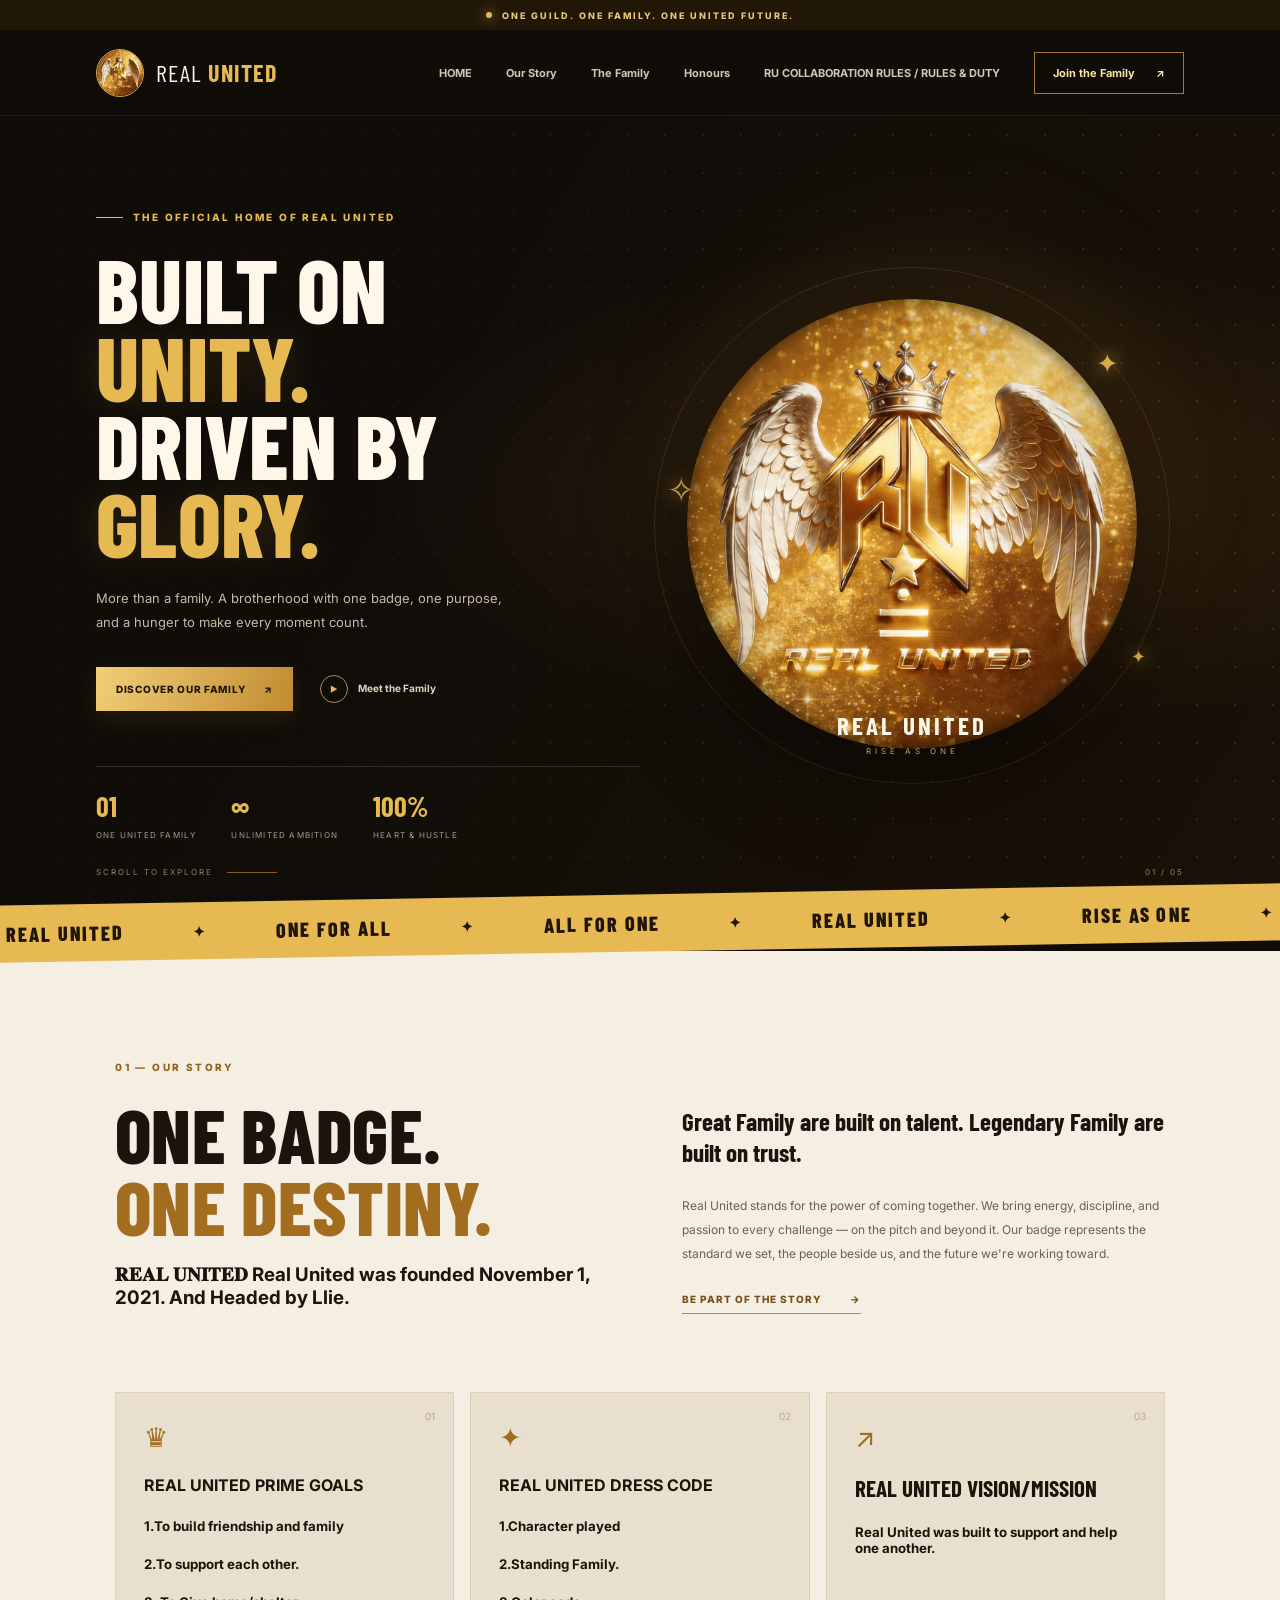
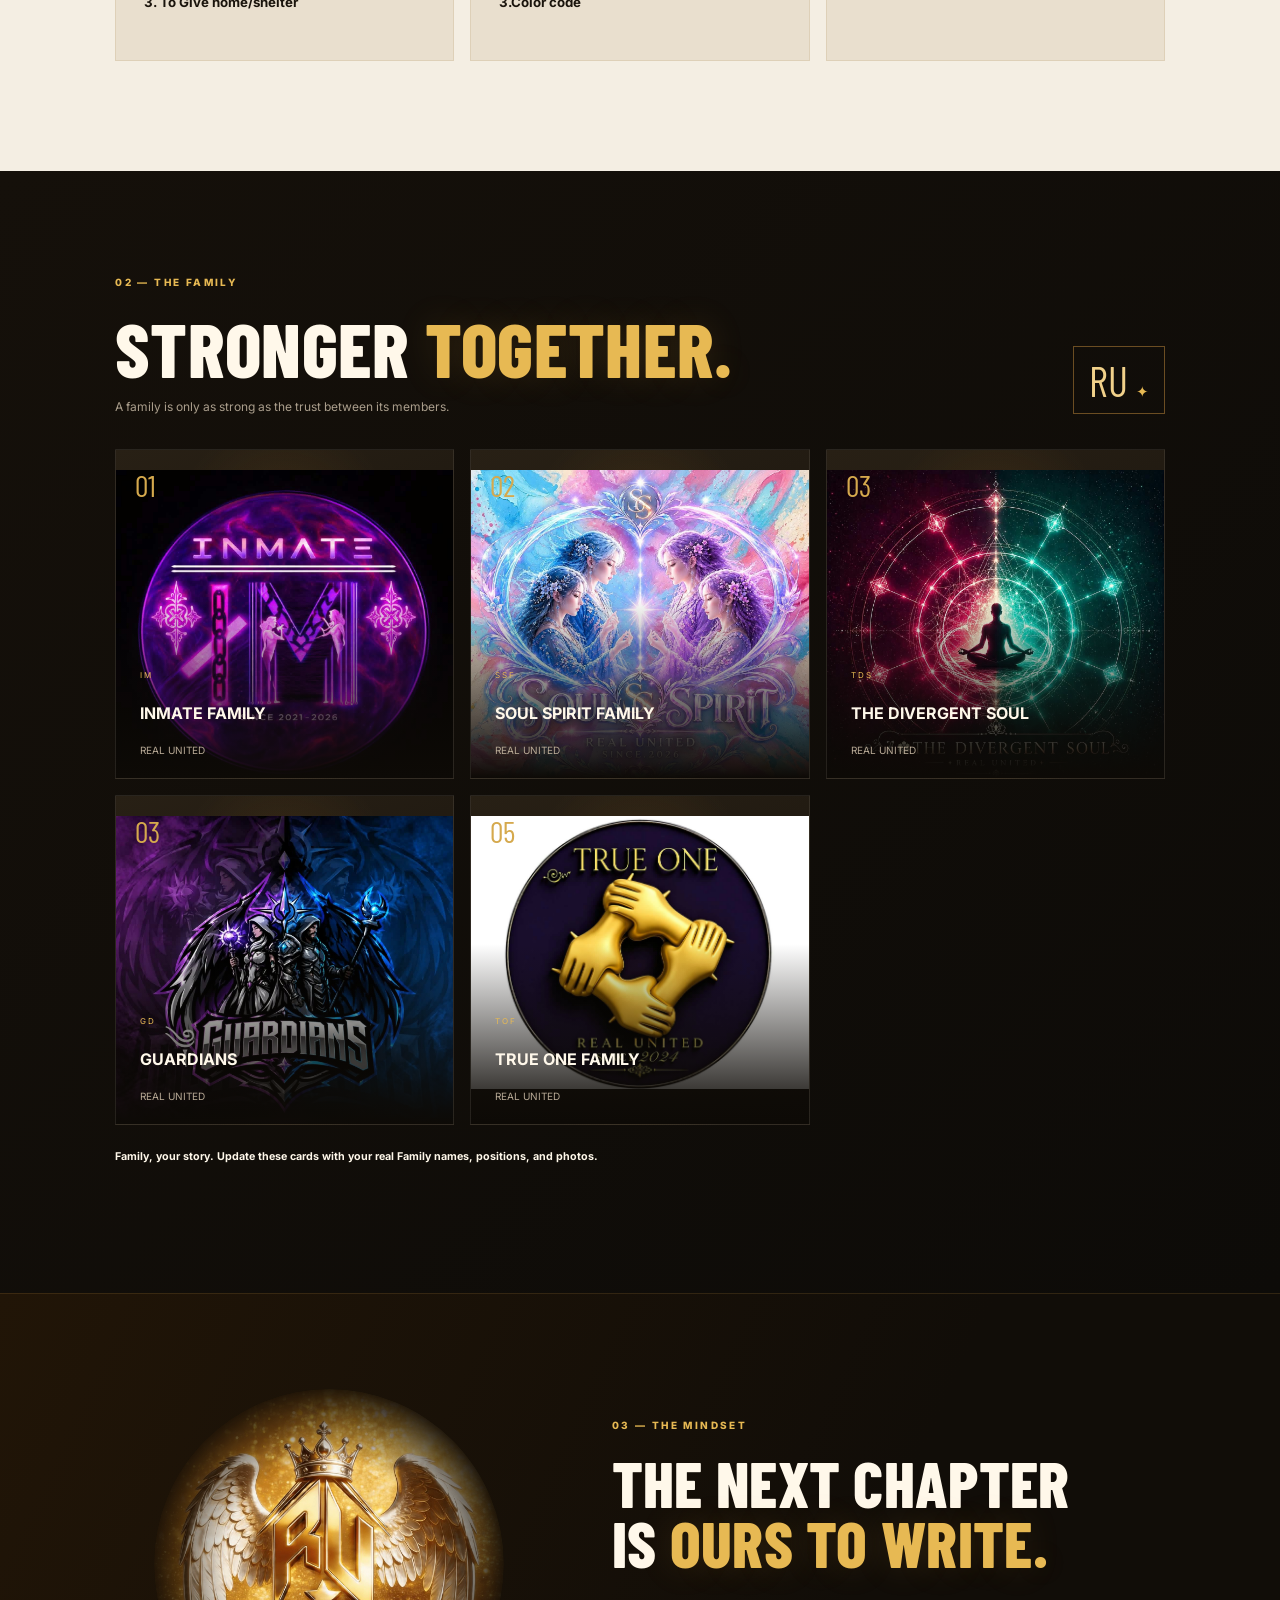
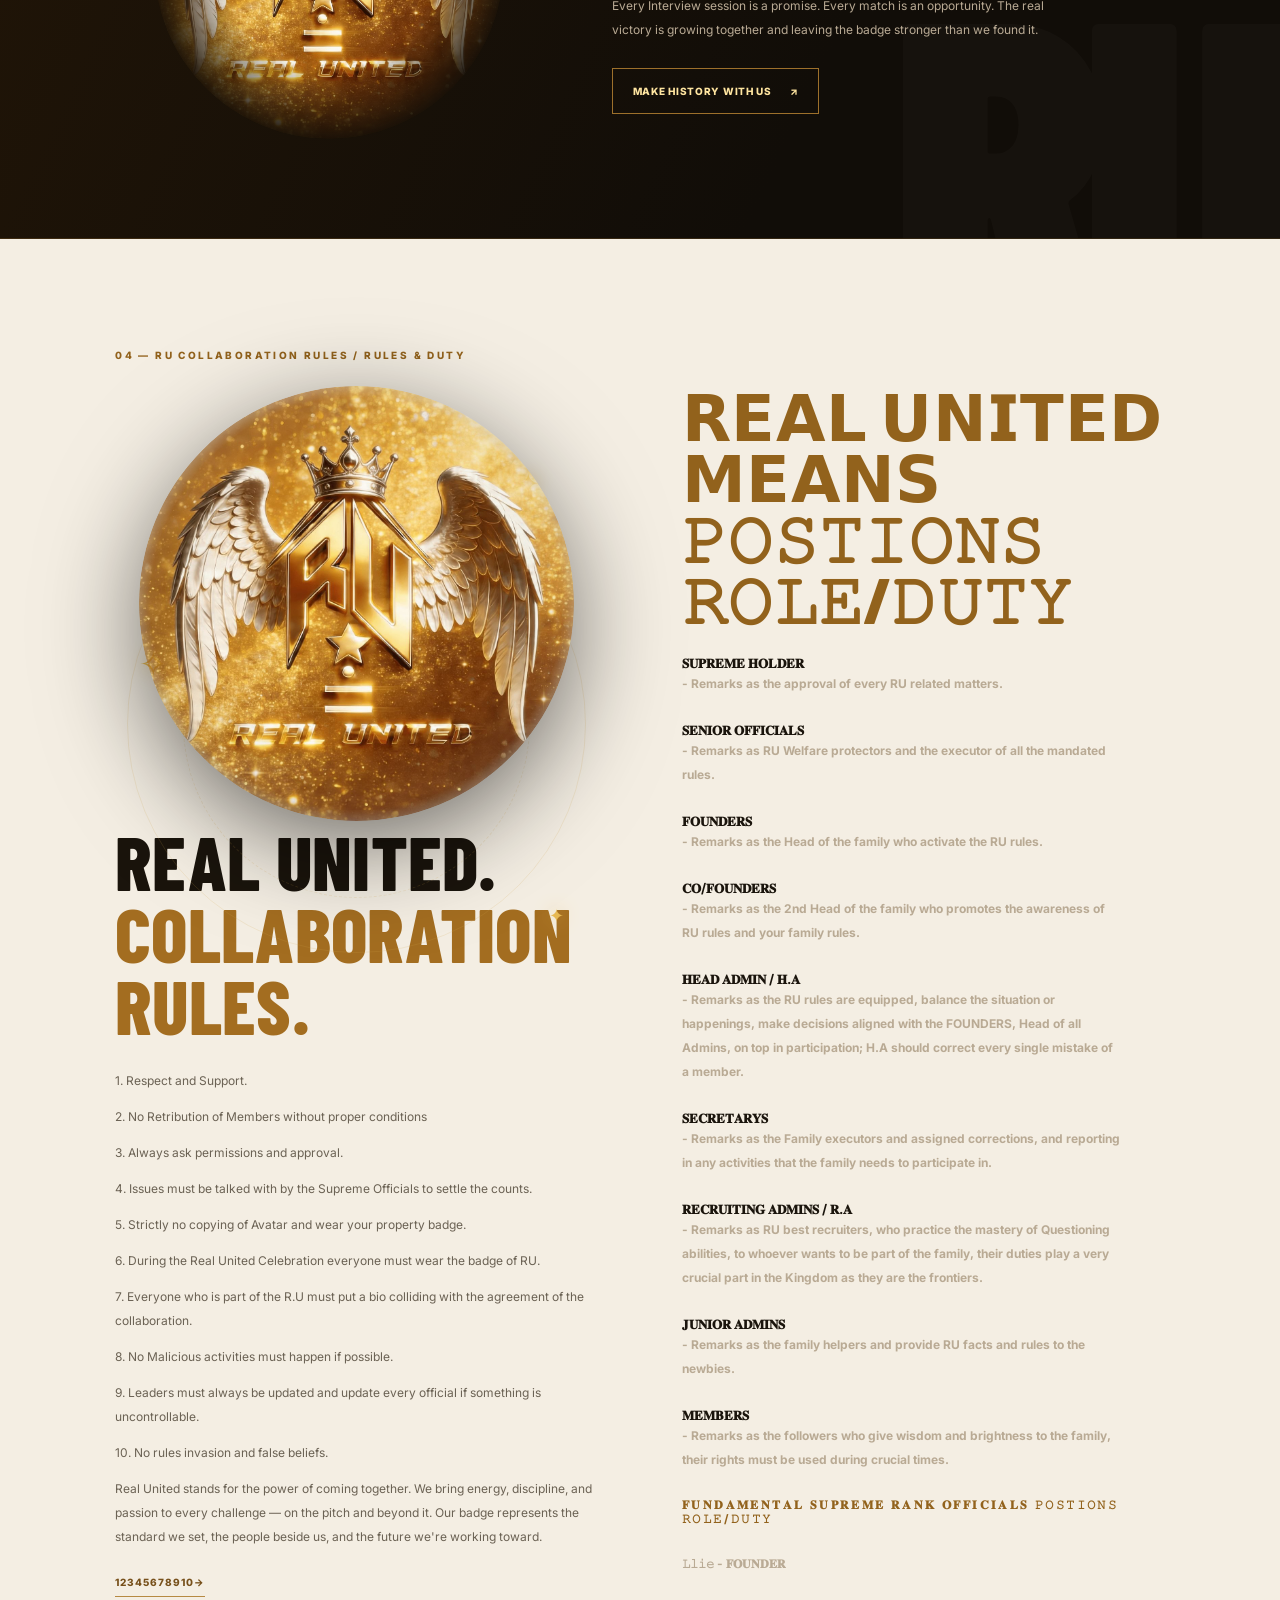
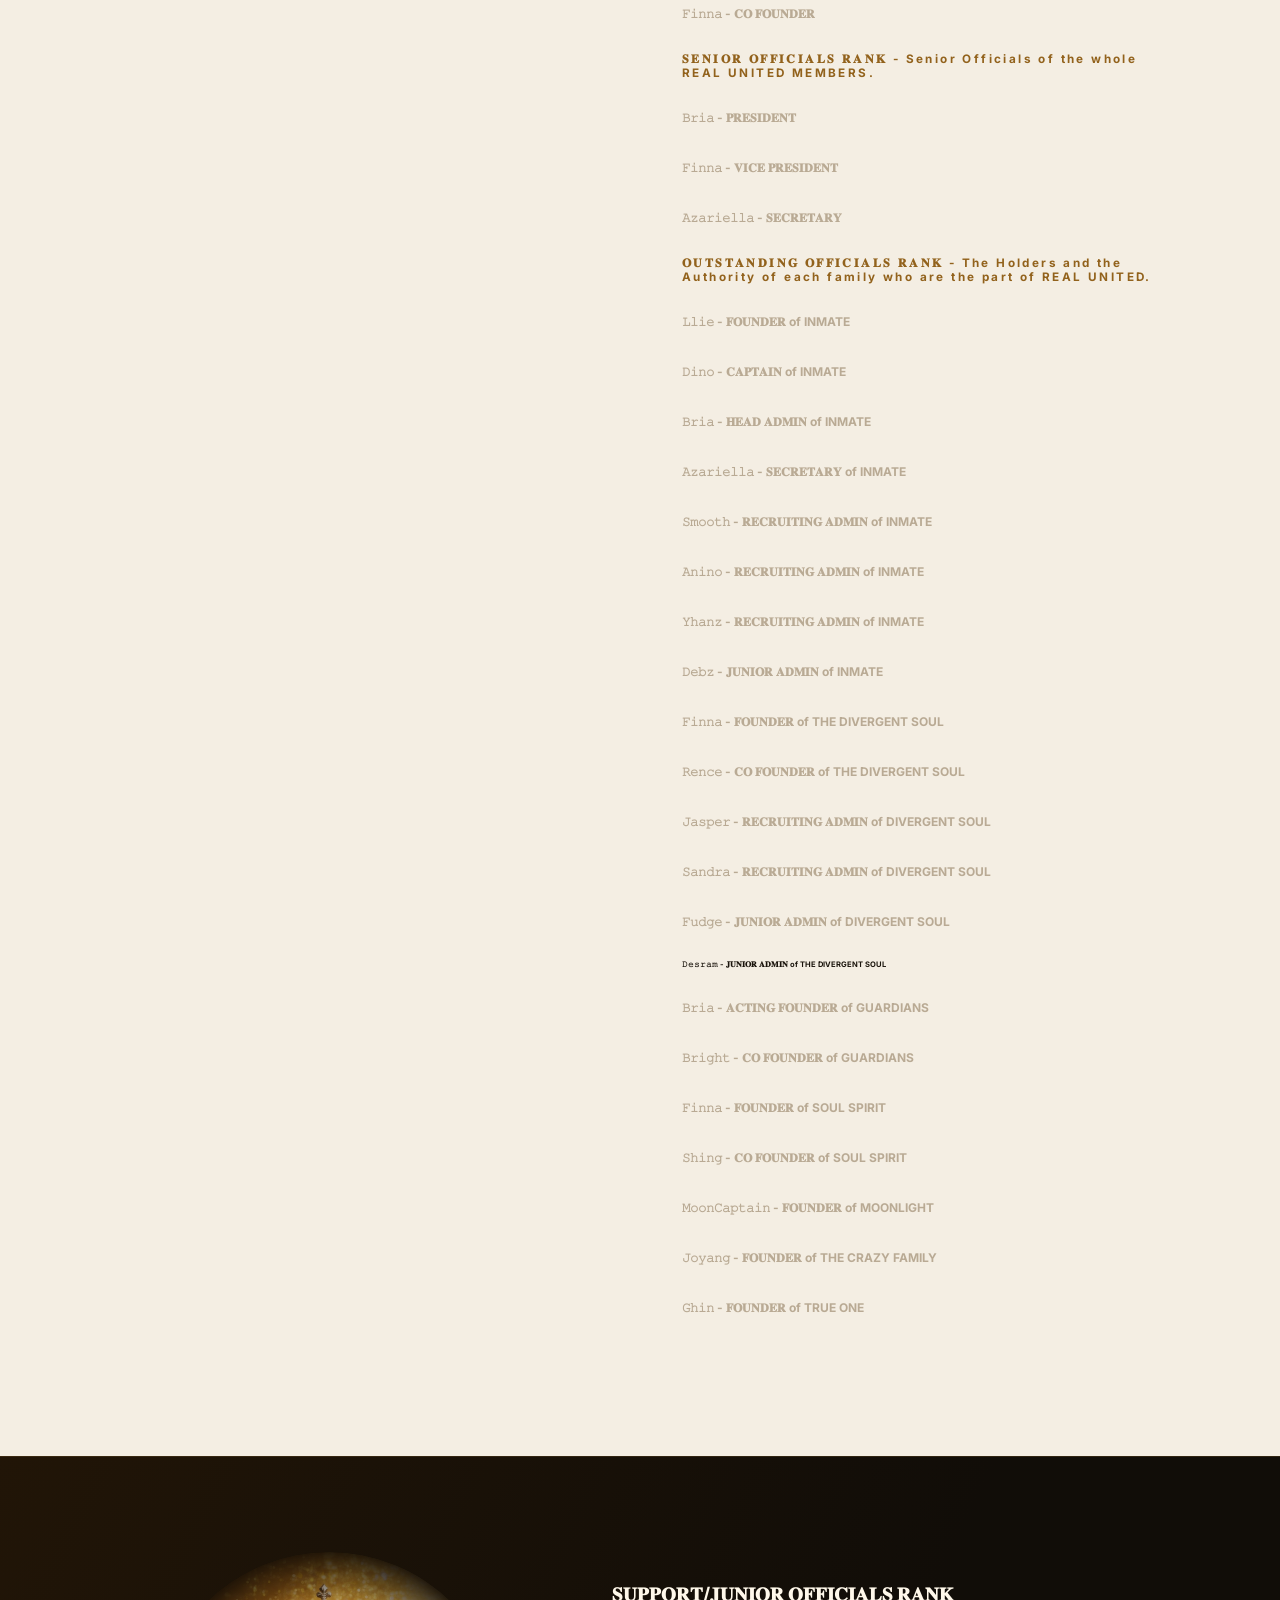
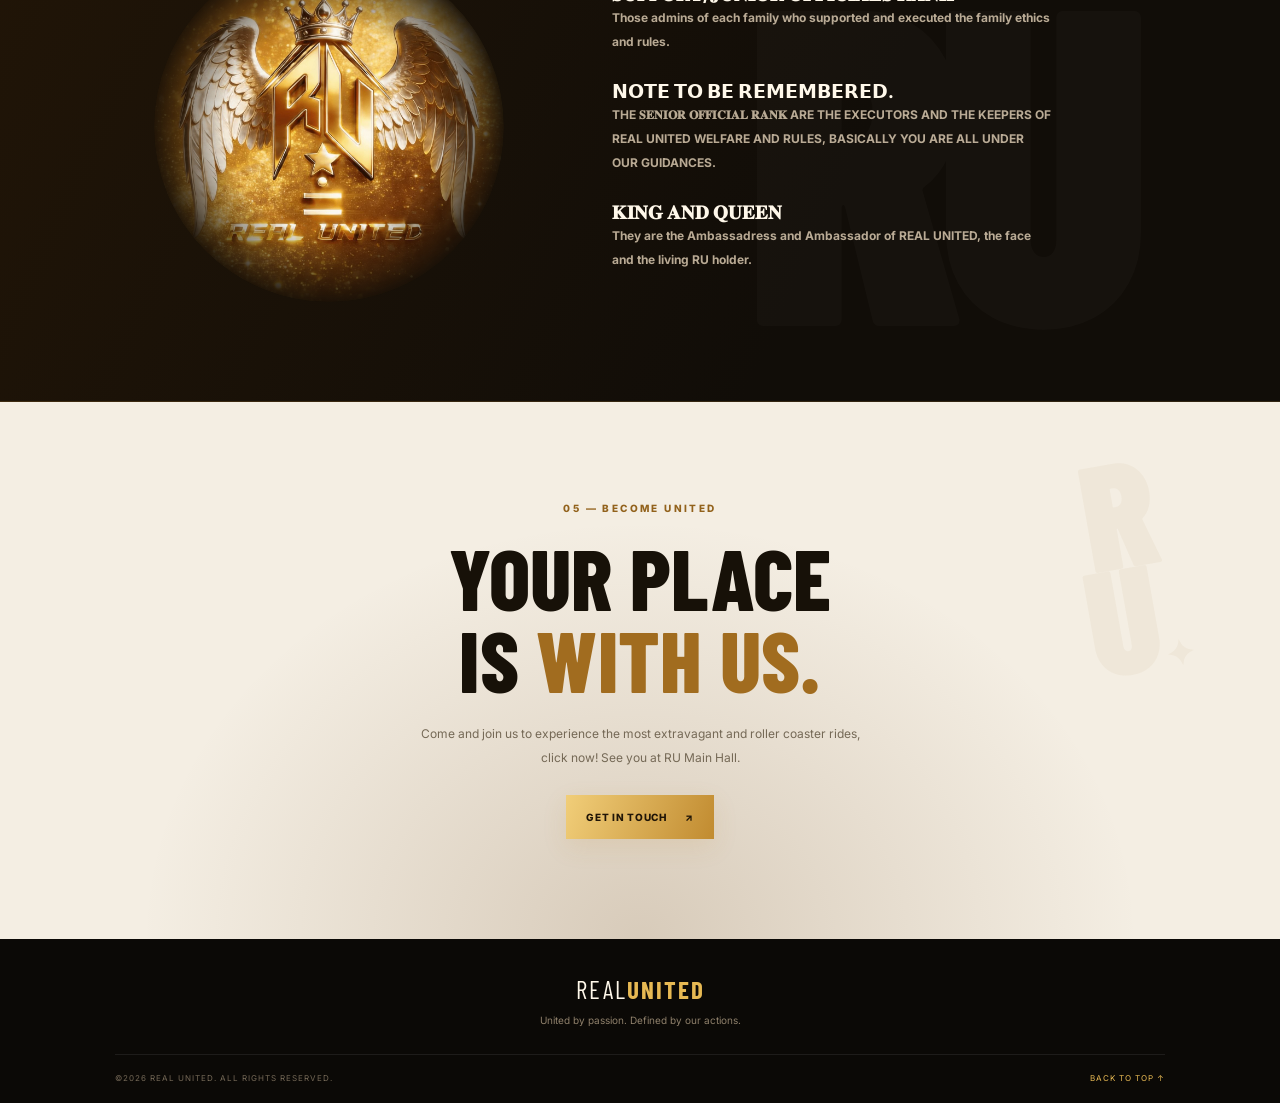
==== index.html @ fd71d511 "updates" ====
<!DOCTYPE html>
<html lang="en">
<head>
  <meta charset="UTF-8">
  <meta name="viewport" content="width=device-width, initial-scale=1.0">
  <meta name="theme-color" content="#100b06">
  <meta name="description" content="Real United — united by ambition, driven by the game.">
  <title>Real United | Official Website</title>
  <link rel="preconnect" href="https://fonts.googleapis.com">
  <link rel="preconnect" href="https://fonts.gstatic.com" crossorigin>
  <link href="https://fonts.googleapis.com/css2?family=Barlow+Condensed:wght@500;600;700;800;900&family=Inter:wght@400;500;600;700;800&display=swap" rel="stylesheet">
  <link rel="stylesheet" href="styles.css">
</head>
<body>
  <div class="announcement"><span class="live-dot"></span> ONE GUILD. ONE FAMILY. ONE UNITED FUTURE.</div>
  <header class="site-header" id="#top">
    <a class="brand" href="#top" aria-label="Real United home">
      <img src="PICTURES/real-united-logo.jpg" alt="Real United crowned wings emblem">
      <span>REAL <b>UNITED</b></span>
    </a>
    <button class="menu-toggle" aria-label="Open navigation" aria-expanded="false"><span></span><span></span><span></span></button>
    <nav class="nav-links" aria-label="Main navigation">
      <a class="active"href="#top">HOME</a>
      <a href="#about">Our Story</a>
      <a href="#family">The Family</a>
      <a href="#honours">Honours</a>
      <a href="#RU COLLABORATION RULES / RULES & DUTY">RU COLLABORATION RULES / RULES & DUTY</a>
      <a href="#contact" class="nav-cta">Join the Family <span>↗</span></a>
    </nav>
  </header>

  <main>
    <section class="hero">
      <div class="hero-glow"></div>
      <div class="hero-copy">
        <p class="eyebrow"><span></span> THE OFFICIAL HOME OF REAL UNITED</p>
        <h1>BUILT ON<br><em>UNITY.</em><br>DRIVEN BY <em>GLORY.</em></h1>
        <p class="hero-description">More than a family. A brotherhood with one badge, one purpose, and a hunger to make every moment count.</p>
        <div class="hero-actions">
          <a class="button button-gold" href="#about">Discover Our Family<span>↗</span></a>
          <a class="text-link" href="#squad"><span class="play-icon">▶</span> Meet the Family</a>
        </div>
        <div class="hero-stats">
          <div><strong>01</strong><span>ONE UNITED FAMILY</span></div>
          <div><strong>∞</strong><span>UNLIMITED AMBITION</span></div>
          <div><strong>100%</strong><span>HEART & HUSTLE</span></div>
        </div>
      </div>
      <div class="hero-art">
        <div class="art-ring ring-one"></div><div class="art-ring ring-two"></div>
        <div class="crest-frame"><img src="PICTURES/real-united-logo.jpg" alt="Real United gold crown and wings crest"></div>
        <div class="art-caption"><span>EST.</span><b>REAL UNITED</b><span>RISE AS ONE</span></div>
        <div class="floating-star star-a">✦</div><div class="floating-star star-b">✧</div><div class="floating-star star-c">✦</div>
      </div>
      <div class="hero-bottom"><span>SCROLL TO EXPLORE</span><span class="scroll-line"></span><span>01 / 05</span></div>
    </section>

    <section class="ticker" aria-label="Club motto">
      <div class="ticker-track"><span>REAL UNITED</span><b>✦</b><span>ONE FOR ALL</span><b>✦</b><span>ALL FOR ONE</span><b>✦</b><span>REAL UNITED</span><b>✦</b><span>RISE AS ONE</span><b>✦</b></div>
    </section>

    <section class="section about-section" id="about">
      <div class="section-kicker">01 — OUR STORY</div>
      <div class="about-grid">
        <div>
          <h2>ONE BADGE.<br><em>ONE DESTINY.</em></h2>
            <h3>𝐑𝐄𝐀𝐋 𝐔𝐍𝐈𝐓𝐄𝐃 Real United was founded November 1, 2021. And Headed by Llie.</h3>
            
        </div>
        <div class="about-copy">
          <p class="lead">Great Family are built on talent. Legendary Family are built on trust.</p>
          <p>Real United stands for the power of coming together. We bring energy, discipline, and passion to every challenge — on the pitch and beyond it. Our badge represents the standard we set, the people beside us, and the future we're working toward.</p>
          <a href="#contact" class="underlined-link">Be part of the story <span>→</span></a>
        </div>
      </div>
      <div class="values-grid">
        <article class="value-card"><span class="value-number">01</span><div class="value-icon">♛</div><h4>REAL UNITED PRIME GOALS</h4><h5>1.To build friendship and family<h5>2.To support each other.<h5>3. To Give home/shelter</p></article>
        <article class="value-card"><span class="value-number">02</span><div class="value-icon">✦</div><h4>REAL UNITED DRESS CODE</h4><h5>1.Character played<h5>2.Standing Family.<h5>3.Color code</p></article>
        <article class="value-card"><span class="value-number">03</span><div class="value-icon">↗</div><h3>REAL UNITED VISION/MISSION</h3><h5>Real United was built to support and help one another.</p></article>
      </div>
    </section>

    <section class="squad-section" id="family">
      <div class="section-kicker">02 — THE FAMILY</div>
      <div class="section-heading"><div><h2>STRONGER <em>TOGETHER.</em></h2><p>A family is only as strong as the trust between its members.</p></div><span class="heading-mark">RU<span>✦</span></span></div>
      <div class="squad-grid">
        <article class="player-card"><div class="player-number">01</div><div class="player-silhouette"><img src="PICTURES/INMATE logo.jpg"></div><div class="player-info"><span>IM</span><h4>INMATE FAMILY</h4><p>REAL UNITED</p></div></article>
        <article class="player-card"><div class="player-number">02</div><div class="player-silhouette"><img src="PICTURES/SSF logo.jpg"></div><div class="player-info"><span>SSF</span><h4>SOUL SPIRIT FAMILY</h4><p>REAL UNITED</p></div></article>
        <article class="player-card"><div class="player-number">03</div><div class="player-silhouette"><img src="PICTURES/TDS logo.jpg"></div><div class="player-info"><span>TDS</span><h4>THE DIVERGENT SOUL</h4><p>REAL UNITED</p></div></article>
        <article class="player-card"><div class="player-number">03</div><div class="player-silhouette"><img src="PICTURES/GD logo.jpg"></div><div class="player-info"><span>GD</span><h4>GUARDIANS</h4><p>REAL UNITED</p></div></article>
        <article class="player-card"><div class="player-number">05</div><div class="player-silhouette"><img src="PICTURES/TO logo.jpg"></div><div class="player-info"><span>TOF</span><h4>TRUE ONE FAMILY</h4><p>REAL UNITED</p></div></article>
      </div>
      <p class="Family"><h6>Family, your story. Update these cards with your real Family names, positions, and photos.</h6></p>
    </section>

    <section class="honours-section" id="honours">
      <div class="honours-emblem"><img src="PICTURES/real-united-logo.jpg" alt="Real United emblem"></div>
      <div class="honours-copy"><div class="section-kicker">03 — THE MINDSET</div><h2>THE NEXT CHAPTER<br>IS <em>OURS TO WRITE.</em></h2><p>Every Interview session is a promise. Every match is an opportunity. The real victory is growing together and leaving the badge stronger than we found it.</p><a href="#contact" class="button button-outline">Make History With Us <span>↗</span></a></div>
      <div class="honours-watermark">RU</div>
    </section>

    <section class="section about-section" id="RU COLLABORATION RULES / RULES & DUTY">
      <div class="section-kicker">04 — RU COLLABORATION RULES / RULES & DUTY</div>
      <div class="about-grid">
        <div>
          <div class="hero-art">
             <div class="art-ring ring-one"></div><div class="art-ring ring-two"></div>
             <div class="crest-frame"><img src="PICTURES/real-united-logo.jpg" alt="Real United emblem"></div>
             <div class="floating-star star-a">✦</div><div class="floating-star star-b">✧</div><div class="floating-star star-c">✦</div>
          <h2>REAL UNITED.<br><em>COLLABORATION RULES.</em></h2>
        </div>
          
        <div class="about-copy">
          <p>1. Respect and Support.<P>2. No Retribution of Members without proper conditions<P>3. Always ask permissions and approval.<P>4. Issues must be talked with by the Supreme Officials to settle the counts.<p>5. Strictly no copying of Avatar and wear your property badge.<p>6. During the Real United Celebration everyone must wear the badge of RU.<p>7. Everyone who is part of the R.U must put a bio colliding with the agreement of the collaboration.<p>8. No Malicious activities must happen if possible.<p>9. Leaders must always be updated and update every official if something is uncontrollable.<p>10. No rules invasion and false beliefs. </p>
          <p>Real United stands for the power of coming together. We bring energy, discipline, and passion to every challenge — on the pitch and beyond it. Our badge represents the standard we set, the people beside us, and the future we're working toward.</p>
          <a href="#contact" class="underlined-link">12345678910→</span></a>
          </div>
        </div>       
            <div class="honours-copy"><div class="section-kicker"><h2>𝗥𝗘𝗔𝗟 𝗨𝗡𝗜𝗧𝗘𝗗 𝗠𝗘𝗔𝗡𝗦
𝙿𝙾𝚂𝚃𝙸𝙾𝙽𝚂 𝚁𝙾𝙻𝙴/𝙳𝚄𝚃𝚈</h2></div>

<p><h5>𝐒𝐔𝐏𝐑𝐄𝐌𝐄 𝐇𝐎𝐋𝐃𝐄𝐑<p>
- Remarks as the approval of every RU related matters.</p>

<p><h5>𝐒𝐄𝐍𝐈𝐎𝐑 𝐎𝐅𝐅𝐈𝐂𝐈𝐀𝐋𝐒
<p>- Remarks as RU Welfare protectors and the executor of all the mandated rules.</p>

<p><h5>𝐅𝐎𝐔𝐍𝐃𝐄𝐑𝐒 <p>
- Remarks as the Head of the family who activate the RU rules.</p>

<p><h5>𝐂𝐎/𝐅𝐎𝐔𝐍𝐃𝐄𝐑𝐒 <p>
- Remarks as the 2nd Head of the family who promotes the awareness of RU rules and your family rules. </p>

<p><h5>𝐇𝐄𝐀𝐃 𝐀𝐃𝐌𝐈𝐍 / 𝐇.𝐀 <p>
- Remarks as the RU rules are equipped, balance the situation or happenings, make decisions aligned with the FOUNDERS, Head of all Admins, on top in participation; H.A should correct every single mistake of a member. 

<p><h5>𝐒𝐄𝐂𝐑𝐄𝐓𝐀𝐑𝐘𝐒 <p>
- Remarks as the Family executors and assigned corrections, and reporting in any activities that the family needs to participate in. 

<p><h5>𝐑𝐄𝐂𝐑𝐔𝐈𝐓𝐈𝐍𝐆 𝐀𝐃𝐌𝐈𝐍𝐒 / 𝐑.𝐀 <p>
- Remarks as RU best recruiters, who practice the mastery of Questioning abilities, to whoever wants to be part of the family, their duties play a very crucial part in the Kingdom as they are the frontiers. 

<p><h5>𝐉𝐔𝐍𝐈𝐎𝐑 𝐀𝐃𝐌𝐈𝐍𝐒 <p>
- Remarks as the family helpers and provide RU facts and rules to the newbies. 

<p><h5>𝐌𝐄𝐌𝐁𝐄𝐑𝐒 <p>
- Remarks as the followers who give wisdom and brightness to the family, their rights must be used during crucial times.
          
<div class="honours-copy"><div class="section-kicker"><h3>𝐅𝐔𝐍𝐃𝐀𝐌𝐄𝐍𝐓𝐀𝐋 𝐒𝐔𝐏𝐑𝐄𝐌𝐄 𝐑𝐀𝐍𝐊 𝐎𝐅𝐅𝐈𝐂𝐈𝐀𝐋𝐒
𝙿𝙾𝚂𝚃𝙸𝙾𝙽𝚂 𝚁𝙾𝙻𝙴/𝙳𝚄𝚃𝚈</h3></div>

<p><h5><p>𝙻𝚕𝚒𝚎 - 𝐅𝐎𝐔𝐍𝐃𝐄𝐑 <p><h5><p>𝙵𝚒𝚗𝚗𝚊 - 𝐂𝐎 𝐅𝐎𝐔𝐍𝐃𝐄𝐑 <p>

  <div class="honours-copy"><div class="section-kicker"><h3>𝐒𝐄𝐍𝐈𝐎𝐑 𝐎𝐅𝐅𝐈𝐂𝐈𝐀𝐋𝐒 𝐑𝐀𝐍𝐊 
- Senior Officials of the whole REAL UNITED MEMBERS. </h3></div>

<p><h5><p>𝙱𝚛𝚒𝚊 - 𝐏𝐑𝐄𝐒𝐈𝐃𝐄𝐍𝐓 <p>
<p><h5><p>𝙵𝚒𝚗𝚗𝚊 - 𝐕𝐈𝐂𝐄 𝐏𝐑𝐄𝐒𝐈𝐃𝐄𝐍𝐓 <p>
<p><h5><p>𝙰𝚣𝚊𝚛𝚒𝚎𝚕𝚕𝚊 - 𝐒𝐄𝐂𝐑𝐄𝐓𝐀𝐑𝐘 <p>

<div class="honours-copy"><div class="section-kicker"><h3>𝐎𝐔𝐓𝐒𝐓𝐀𝐍𝐃𝐈𝐍𝐆 𝐎𝐅𝐅𝐈𝐂𝐈𝐀𝐋𝐒 𝐑𝐀𝐍𝐊 
- The Holders and the Authority of each family who are the part of REAL UNITED.  </h3></div>

<p><h5><p>𝙻𝚕𝚒𝚎 - 𝐅𝐎𝐔𝐍𝐃𝐄𝐑 of INMATE</p>
<p><h5><p>𝙳𝚒𝚗𝚘 - 𝐂𝐀𝐏𝐓𝐀𝐈𝐍 of INMATE </p>
<p><h5><p>𝙱𝚛𝚒𝚊 - 𝐇𝐄𝐀𝐃 𝐀𝐃𝐌𝐈𝐍 of INMATE </p>
<p><h5><p>𝙰𝚣𝚊𝚛𝚒𝚎𝚕𝚕𝚊 - 𝐒𝐄𝐂𝐑𝐄𝐓𝐀𝐑𝐘 of INMATE </p>
<p><h5><p>𝚂𝚖𝚘𝚘𝚝𝚑 - 𝐑𝐄𝐂𝐑𝐔𝐈𝐓𝐈𝐍𝐆 𝐀𝐃𝐌𝐈𝐍 of INMATE </p>
<p><h5><p>𝙰𝚗𝚒𝚗𝚘 - 𝐑𝐄𝐂𝐑𝐔𝐈𝐓𝐈𝐍𝐆 𝐀𝐃𝐌𝐈𝐍 of INMATE </p>
<p><h5><p>𝚈𝚑𝚊𝚗𝚣 - 𝐑𝐄𝐂𝐑𝐔𝐈𝐓𝐈𝐍𝐆 𝐀𝐃𝐌𝐈𝐍 of INMATE </p>
<p><h5><p>𝙳𝚎𝚋𝚣 - 𝐉𝐔𝐍𝐈𝐎𝐑 𝐀𝐃𝐌𝐈𝐍 of INMATE </p>


<p><h5><p>𝙵𝚒𝚗𝚗𝚊 - 𝐅𝐎𝐔𝐍𝐃𝐄𝐑 of THE DIVERGENT SOUL </p>
<p><h5><p>𝚁𝚎𝚗𝚌𝚎 - 𝐂𝐎 𝐅𝐎𝐔𝐍𝐃𝐄𝐑 of THE DIVERGENT SOUL </p>
<p><h5><p>𝙹𝚊𝚜𝚙𝚎𝚛 -  𝐑𝐄𝐂𝐑𝐔𝐈𝐓𝐈𝐍𝐆 𝐀𝐃𝐌𝐈𝐍 of DIVERGENT SOUL </p>
<p><h5><p>𝚂𝚊𝚗𝚍𝚛𝚊 - 𝐑𝐄𝐂𝐑𝐔𝐈𝐓𝐈𝐍𝐆 𝐀𝐃𝐌𝐈𝐍 of DIVERGENT SOUL </p>
<p><h5><p>𝙵𝚞𝚍𝚐𝚎 - 𝐉𝐔𝐍𝐈𝐎𝐑 𝐀𝐃𝐌𝐈𝐍 of DIVERGENT SOUL </p>
<p><h5>𝙳𝚎𝚜𝚛𝚊𝚖 - 𝐉𝐔𝐍𝐈𝐎𝐑 𝐀𝐃𝐌𝐈𝐍 of THE DIVERGENT SOUL </p>

<p><h5><p>𝙱𝚛𝚒𝚊 - 𝐀𝐂𝐓𝐈𝐍𝐆 𝐅𝐎𝐔𝐍𝐃𝐄𝐑 of GUARDIANS</p> 
<p><h5><p>𝙱𝚛𝚒𝚐𝚑𝚝 - 𝐂𝐎 𝐅𝐎𝐔𝐍𝐃𝐄𝐑 of GUARDIANS </p>

<p><h5><p>𝙵𝚒𝚗𝚗𝚊 - 𝐅𝐎𝐔𝐍𝐃𝐄𝐑 of SOUL SPIRIT </p>
<p><h5><p>𝚂𝚑𝚒𝚗𝚐 - 𝐂𝐎 𝐅𝐎𝐔𝐍𝐃𝐄𝐑 of SOUL SPIRIT </p>

<p><h5><p>𝙼𝚘𝚘𝚗𝙲𝚊𝚙𝚝𝚊𝚒𝚗 - 𝐅𝐎𝐔𝐍𝐃𝐄𝐑 of MOONLIGHT</p>
<p><h5><p>𝙹𝚘𝚢𝚊𝚗𝚐 - 𝐅𝐎𝐔𝐍𝐃𝐄𝐑 of THE CRAZY FAMILY </p>

<p><h5><p>𝙶𝚑𝚒𝚗 - 𝐅𝐎𝐔𝐍𝐃𝐄𝐑 of TRUE ONE </p>

 </section>
    <section class="honours-section" id="honours">
      <div class="honours-emblem"><img src="PICTURES/real-united-logo.jpg" alt="Real United emblem"></div>
      <div class="honours-copy"><div class="section-kicker">
      </div><h3>𝐒𝐔𝐏𝐏𝐎𝐑𝐓/𝐉𝐔𝐍𝐈𝐎𝐑 𝐎𝐅𝐅𝐈𝐂𝐈𝐀𝐋𝐒 𝐑𝐀𝐍𝐊
<p>Those admins of each family who supported and executed the family ethics and rules. 
<p><h3>𝗡𝗢𝗧𝗘 𝗧𝗢 𝗕𝗘 𝗥𝗘𝗠𝗘𝗠𝗕𝗘𝗥𝗘𝗗. 
<p>THE 𝐒𝐄𝐍𝐈𝐎𝐑 𝐎𝐅𝐅𝐈𝐂𝐈𝐀𝐋 𝐑𝐀𝐍𝐊 ARE THE EXECUTORS AND THE KEEPERS OF REAL UNITED WELFARE AND RULES, BASICALLY YOU ARE ALL UNDER OUR GUIDANCES. 
</p>𝐊𝐈𝐍𝐆 𝐀𝐍𝐃 𝐐𝐔𝐄𝐄𝐍 
  <p>They are the Ambassadress and Ambassador of REAL UNITED, the face and the living RU holder.</p>
      <div class="honours-watermark">RU</div>
    </section>

  </section>
  

    <section class="join-section" id="contact">
      <div class="join-inner"><div class="section-kicker">05 — BECOME UNITED</div><h2>YOUR PLACE<br>IS <em>WITH US.</em></h2><p>Come and join us to experience the most extravagant and roller coaster rides, click now! See you at RU Main Hall.</p>
        <a class="button button-gold" href="D:\CODING\real-united-website\project 1\QUOTES.html"> Get in Touch <span>↗</span></a>
      </div>
      <div class="join-decoration">R<br>U<span>✦</span></div>
    </section>
  </main>

  <footer class="footer">
    <a class="footer-brand" href="#top">REAL<b>UNITED</b></a>
    <p>United by passion. Defined by our actions.</p>
    <div class="footer-bottom"><span>©<span id="year"></span> REAL UNITED. ALL RIGHTS RESERVED.</span><a href="#top">BACK TO TOP ↑</a></div>
  </footer>
  <script src="script.js"></script>
</body>
</html>
---- styles.css ----
:root{--gold:#e7b953;--gold-light:#ffe5a0;--gold-dark:#8f5b19;--ink:#100d09;--panel:#19130c;--muted:#b8aa94;--white:#fff8ea}*{box-sizing:border-box}html{scroll-behavior:smooth;scroll-padding-top:90px}body{margin:0;background:var(--ink);color:var(--white);font-family:Inter,Arial,sans-serif}a{color:inherit;text-decoration:none}.announcement{height:30px;display:flex;align-items:center;justify-content:center;gap:10px;background:#211707;color:#e8c779;font-size:9px;letter-spacing:2px;font-weight:800}.live-dot{height:6px;width:6px;border-radius:50%;background:var(--gold);box-shadow:0 0 12px var(--gold)}.site-header{height:86px;padding:0 7.5%;display:flex;align-items:center;justify-content:space-between;background:#100d09eF;position:sticky;top:0;z-index:10;border-bottom:1px solid #ffffff12;backdrop-filter:blur(16px)}.brand{display:flex;align-items:center;gap:12px;font-family:'Barlow Condensed',sans-serif;font-size:24px;letter-spacing:1px}.brand img{width:48px;height:48px;object-fit:cover;border-radius:50%;border:1px solid #d4a84e}.brand b,.footer-brand b{color:var(--gold)}.nav-links{display:flex;align-items:center;gap:34px;font-size:11px;font-weight:700;color:#d2c6b4}.nav-links>a{transition:color .2s}.nav-links>a:hover,.nav-links .active{color:var(--gold)}.nav-links .nav-cta{padding:13px 18px;border:1px solid #a77932;color:var(--gold-light)}.nav-cta span,.button span{margin-left:18px}.menu-toggle{display:none;background:none;border:0;color:white}.hero{min-height:660px;padding:95px 7.5% 55px;position:relative;overflow:hidden;display:grid;grid-template-columns:1fr 1fr;align-items:center;background:radial-gradient(ellipse at 75% 48%,#6e451d50 0,transparent 43%),linear-gradient(120deg,#100d09 35%,#1a1107 100%)}.hero:before{content:"";position:absolute;inset:0;opacity:.15;background-image:radial-gradient(#eac46c 1px,transparent 1px);background-size:38px 38px;mask-image:linear-gradient(90deg,transparent,#000)}.hero-glow{position:absolute;width:450px;height:450px;border-radius:50%;right:10%;top:15%;background:#c68b2a18;filter:blur(55px)}.hero-copy{position:relative;z-index:1;max-width:600px}.eyebrow,.section-kicker{font-size:10px;letter-spacing:2.4px;font-weight:800;color:var(--gold)}.eyebrow{display:flex;align-items:center;gap:10px}.eyebrow span{width:27px;height:1px;background:var(--gold)}h1,h2,h3,p{margin-top:0}h1,h2{font-family:'Barlow Condensed',Impact,sans-serif;font-weight:800;letter-spacing:.3px}h1{font-size:clamp(58px,7vw,100px);line-height:.87;margin:27px 0 24px}h1 em,h2 em{font-style:normal;color:var(--gold);text-shadow:0 0 35px #dba84325}.hero-description{max-width:420px;color:#c6b9a6;font-size:13px;line-height:1.9}.hero-actions{display:flex;align-items:center;gap:27px;margin-top:32px}.button{display:inline-flex;align-items:center;justify-content:space-between;padding:16px 20px;font-size:10px;font-weight:800;letter-spacing:.7px;text-transform:uppercase;transition:transform .2s,background .2s}.button:hover{transform:translateY(-3px)}.button-gold{background:linear-gradient(110deg,#f1ce79,#c18b30);color:#201507;box-shadow:0 8px 25px #c18b3020}.text-link{font-size:10px;font-weight:700;color:#ded2c0}.play-icon{display:inline-grid;place-items:center;width:28px;height:28px;border:1px solid #a88b5b;border-radius:50%;font-size:8px;color:var(--gold);margin-right:8px}.hero-stats{display:flex;gap:35px;margin-top:55px;padding-top:22px;border-top:1px solid #ffffff20}.hero-stats div{display:flex;flex-direction:column;gap:7px}.hero-stats strong{font-family:'Barlow Condensed',sans-serif;font-size:28px;color:var(--gold)}.hero-stats span{font-size:8px;letter-spacing:1.2px;color:#a89b87}.hero-art{position:relative;display:grid;place-items:center;min-height:470px}.crest-frame{width:min(90%,450px);aspect-ratio:1;position:relative;z-index:1;filter:drop-shadow(0 25px 50px #0009)}.crest-frame img{width:100%;height:100%;object-fit:cover;mix-blend-mode:screen;mask-image:radial-gradient(ellipse at center,#000 48%,#000d 67%,transparent 77%);border-radius:50%}.art-ring{position:absolute;border:1px solid #d4a64b28;border-radius:50%;aspect-ratio:1}.ring-one{width:95%;animation:spin 65s linear infinite}.ring-two{width:72%;border-style:dashed;animation:spin 80s linear infinite reverse}.art-caption{position:absolute;z-index:2;bottom:5px;display:flex;flex-direction:column;align-items:center;gap:6px;letter-spacing:4px}.art-caption span{font-size:8px;color:#bfa06a}.art-caption b{font-family:'Barlow Condensed',sans-serif;font-size:25px;letter-spacing:3px}.floating-star{position:absolute;color:var(--gold);text-shadow:0 0 18px #e8b84c}.star-a{top:12%;right:12%;font-size:27px}.star-b{left:5%;top:38%;font-size:34px}.star-c{bottom:20%;right:7%;font-size:18px}.hero-bottom{position:absolute;bottom:18px;left:7.5%;right:7.5%;display:flex;align-items:center;gap:14px;font-size:8px;letter-spacing:2px;color:#93836a}.hero-bottom>span:last-child{margin-left:auto}.scroll-line{height:1px;width:50px;background:var(--gold-dark)}.ticker{overflow:hidden;background:var(--gold);color:#211506;padding:16px 0;transform:rotate(-1deg) scale(1.02)}.ticker-track{display:flex;align-items:center;justify-content:space-around;gap:32px;white-space:nowrap;font-family:'Barlow Condensed',sans-serif;font-size:20px;font-weight:800;letter-spacing:1.8px}.ticker-track b{font-size:14px}.section{padding:110px 9%}.about-section{background:#f4eee3;color:#1a140c}.about-section .section-kicker{color:#92621c}.about-grid{display:grid;grid-template-columns:1fr 1fr;gap:8%;margin-top:25px}.about-grid h2,.section-heading h2,.honours-copy h2,.join-inner h2{font-size:clamp(46px,6vw,76px);line-height:.95;margin-bottom:20px}.about-grid h2 em{color:#a36d20;text-shadow:none}.about-copy{padding-top:8px}.lead{font-family:'Barlow Condensed',sans-serif;font-size:25px;font-weight:700;line-height:1.25}.about-copy p:not(.lead){color:#6b6254;font-size:12px;line-height:2}.underlined-link{display:inline-flex;gap:28px;margin-top:15px;padding-bottom:8px;border-bottom:1px solid #b68a43;color:#77501b;font-size:10px;font-weight:800;text-transform:uppercase;letter-spacing:1px}.values-grid{display:grid;grid-template-columns:repeat(3,1fr);gap:16px;margin-top:65px}.value-card{position:relative;padding:28px;background:#e9dfce;min-height:190px;border:1px solid #ded0b8}.value-number{position:absolute;right:18px;top:17px;color:#b8a88c;font-size:10px}.value-icon{font-size:27px;color:#a16c1f;margin-bottom:20px}.value-card h3{font-family:'Barlow Condensed',sans-serif;font-size:23px;margin-bottom:8px}.value-card p{font-size:11px;color:#756956;line-height:1.7;margin-bottom:0}.squad-section{padding:105px 9%;background:linear-gradient(135deg,#15100a,#0d0b08)}.section-heading{display:flex;justify-content:space-between;align-items:end;margin-top:24px;margin-bottom:35px}.section-heading h2{margin:0}.section-heading h2 em{color:var(--gold)}.section-heading p{font-size:12px;color:#aa9e8c;margin:15px 0 0}.heading-mark{font-family:'Barlow Condensed',sans-serif;font-size:42px;color:#f1d18a;border:1px solid #6b4d22;padding:8px 15px}.heading-mark span{font-size:15px;margin-left:8px;color:var(--gold)}.squad-grid{display:grid;grid-template-columns:repeat(3,1fr);gap:16px}.player-card{min-height:330px;position:relative;overflow:hidden;background:radial-gradient(ellipse at 50% 35%,#7c541e55,transparent 50%),linear-gradient(160deg,#282015,#14100b);border:1px solid #ffffff12}.player-card:after{content:"";position:absolute;inset:45% 0 0;background:linear-gradient(transparent,#0d0a06)}.player-number{position:absolute;top:17px;left:19px;font-family:'Barlow Condensed',sans-serif;font-size:30px;color:#d5a94d;z-index:2}.player-silhouette{position:absolute;inset:20px 0 60px;display:grid;place-items:center;font-family:'Barlow Condensed',sans-serif;font-size:100px;font-weight:900;color:#d7b15e15;text-shadow:0 0 1px #d7b15e80;letter-spacing:-8px}.player-featured .player-silhouette{font-size:125px;color:#d7b15e22}.player-info{position:absolute;z-index:3;left:24px;bottom:22px}.player-info span{font-size:8px;letter-spacing:2px;color:var(--gold)}.player-info h3{font-family:'Barlow Condensed',sans-serif;font-size:29px;margin:7px 0}.player-info p{font-size:10px;color:#b7a995;margin:0}.squad-note{margin-top:18px;font-size:10px;color:#8f806b}.honours-section{position:relative;overflow:hidden;display:grid;grid-template-columns:.85fr 1.15fr;align-items:center;gap:8%;padding:95px 12%;background:linear-gradient(115deg,#211507,#110d08 65%);border-top:1px solid #b88a3b30;border-bottom:1px solid #b88a3b30}.honours-emblem{position:relative;z-index:1}.honours-emblem img{width:100%;max-width:350px;aspect-ratio:1;object-fit:cover;border-radius:50%;mix-blend-mode:screen;mask-image:radial-gradient(ellipse,#000 42%,transparent 72%)}.honours-copy{position:relative;z-index:1}.honours-copy .section-kicker{margin-bottom:22px}.honours-copy h2{font-size:clamp(42px,5vw,66px)}.honours-copy p,.join-inner>p{max-width:440px;color:#b9aa94;font-size:12px;line-height:2;margin-bottom:26px}.button-outline{border:1px solid #9d702b;color:var(--gold-light)}.button-outline:hover{background:#e7b95316}.honours-watermark{position:absolute;right:1%;bottom:-35%;font-family:'Barlow Condensed',sans-serif;font-size:450px;font-weight:900;color:#fff;opacity:.018;letter-spacing:-30px}.join-section{position:relative;overflow:hidden;text-align:center;padding:100px 8%;background:radial-gradient(ellipse at 50% 100%,#6c461d35,transparent 55%),#f4eee3;color:#171108}.join-section .section-kicker{color:#92621c}.join-inner{position:relative;z-index:1}.join-inner h2{font-size:clamp(52px,7vw,86px);margin:22px 0}.join-inner h2 em{color:#a16c1f;text-shadow:none}.join-inner>p{margin:0 auto 25px;color:#756956}.join-decoration{position:absolute;right:8%;top:10%;font-family:'Barlow Condensed',sans-serif;font-weight:900;font-size:150px;line-height:.7;color:#a16c1f0d;transform:rotate(-10deg)}.join-decoration span{font-size:35px}.footer{padding:35px 9% 20px;background:#0b0906;text-align:center}.footer-brand{font-family:'Barlow Condensed',sans-serif;font-size:25px;letter-spacing:2px}.footer>p{font-size:10px;color:#8f806b;margin:10px 0 28px}.footer-bottom{padding-top:18px;border-top:1px solid #ffffff14;display:flex;justify-content:space-between;color:#756957;font-size:8px;letter-spacing:1px}.footer-bottom a{color:var(--gold)}@keyframes spin{to{transform:rotate(360deg)}}@media(max-width:850px){.site-header{padding:0 5%;height:74px}.nav-links{gap:17px}.hero{padding:75px 5% 60px;grid-template-columns:1fr 0.8fr}.hero-art{min-height:380px}.hero-stats{gap:20px}.hero-stats span{font-size:7px}.section,.squad-section{padding:80px 6%}.honours-section{padding:75px 7%}.values-grid{gap:10px}.value-card{padding:20px}}@media(max-width:650px){.announcement{font-size:8px;letter-spacing:1.4px}.site-header{height:68px}.brand{font-size:21px}.brand img{width:40px;height:40px}.menu-toggle{display:flex;flex-direction:column;gap:5px;padding:10px}.menu-toggle span{display:block;width:23px;height:2px;background:var(--gold)}.nav-links{display:none;position:absolute;left:0;right:0;top:68px;padding:22px 6%;background:#100d09;border-bottom:1px solid #ffffff1a;flex-direction:column;align-items:stretch;gap:0}.nav-links.open{display:flex}.nav-links>a{padding:14px 0}.nav-links .nav-cta{margin-top:10px;padding:14px}.hero{display:flex;flex-direction:column;align-items:stretch;padding:65px 6% 70px}.hero-copy{max-width:none}.eyebrow{font-size:8px}.hero h1{font-size:clamp(60px,16vw,88px)}.hero-description{font-size:12px}.hero-actions{gap:18px;flex-wrap:wrap}.button{padding:15px 16px}.hero-art{min-height:310px;margin-top:20px}.crest-frame{width:min(80%,320px)}.art-caption{bottom:0}.art-caption b{font-size:21px}.hero-stats{margin-top:35px;gap:14px;justify-content:space-between}.hero-stats strong{font-size:24px}.hero-stats span{max-width:90px;line-height:1.5}.hero-bottom{left:6%;right:6%}.ticker-track{justify-content:flex-start;gap:22px;font-size:17px}.section,.squad-section{padding:70px 6%}.about-grid{grid-template-columns:1fr;gap:5px}.about-grid h2,.section-heading h2{font-size:58px}.about-copy{padding-top:0}.values-grid{grid-template-columns:1fr;gap:10px;margin-top:35px}.value-card{min-height:145px}.value-icon{margin-bottom:12px}.section-heading{align-items:flex-start}.heading-mark{font-size:30px;padding:7px 10px}.section-heading p{line-height:1.7}.squad-grid{grid-template-columns:1fr;gap:12px}.player-card{min-height:270px}.honours-section{grid-template-columns:1fr;gap:5px;padding:65px 7%;text-align:center}.honours-emblem img{max-width:230px}.honours-copy h2{font-size:52px}.honours-copy p{margin-left:auto;margin-right:auto}.honours-copy .section-kicker{margin-top:12px}.join-section{padding:75px 7%}.join-inner h2{font-size:66px}.join-decoration{right:-2%;top:6%;font-size:100px}.footer{padding:30px 6% 18px}.footer-bottom{gap:15px;line-height:1.6}.footer-bottom span{text-align:left}}@media(prefers-reduced-motion:reduce){html{scroll-behavior:auto}*,*:before,*:after{animation-duration:.01ms!important;animation-iteration-count:1!important;transition-duration:.01ms!important}}

img {
  max-width: 100%;
  max-height: 100%;
}
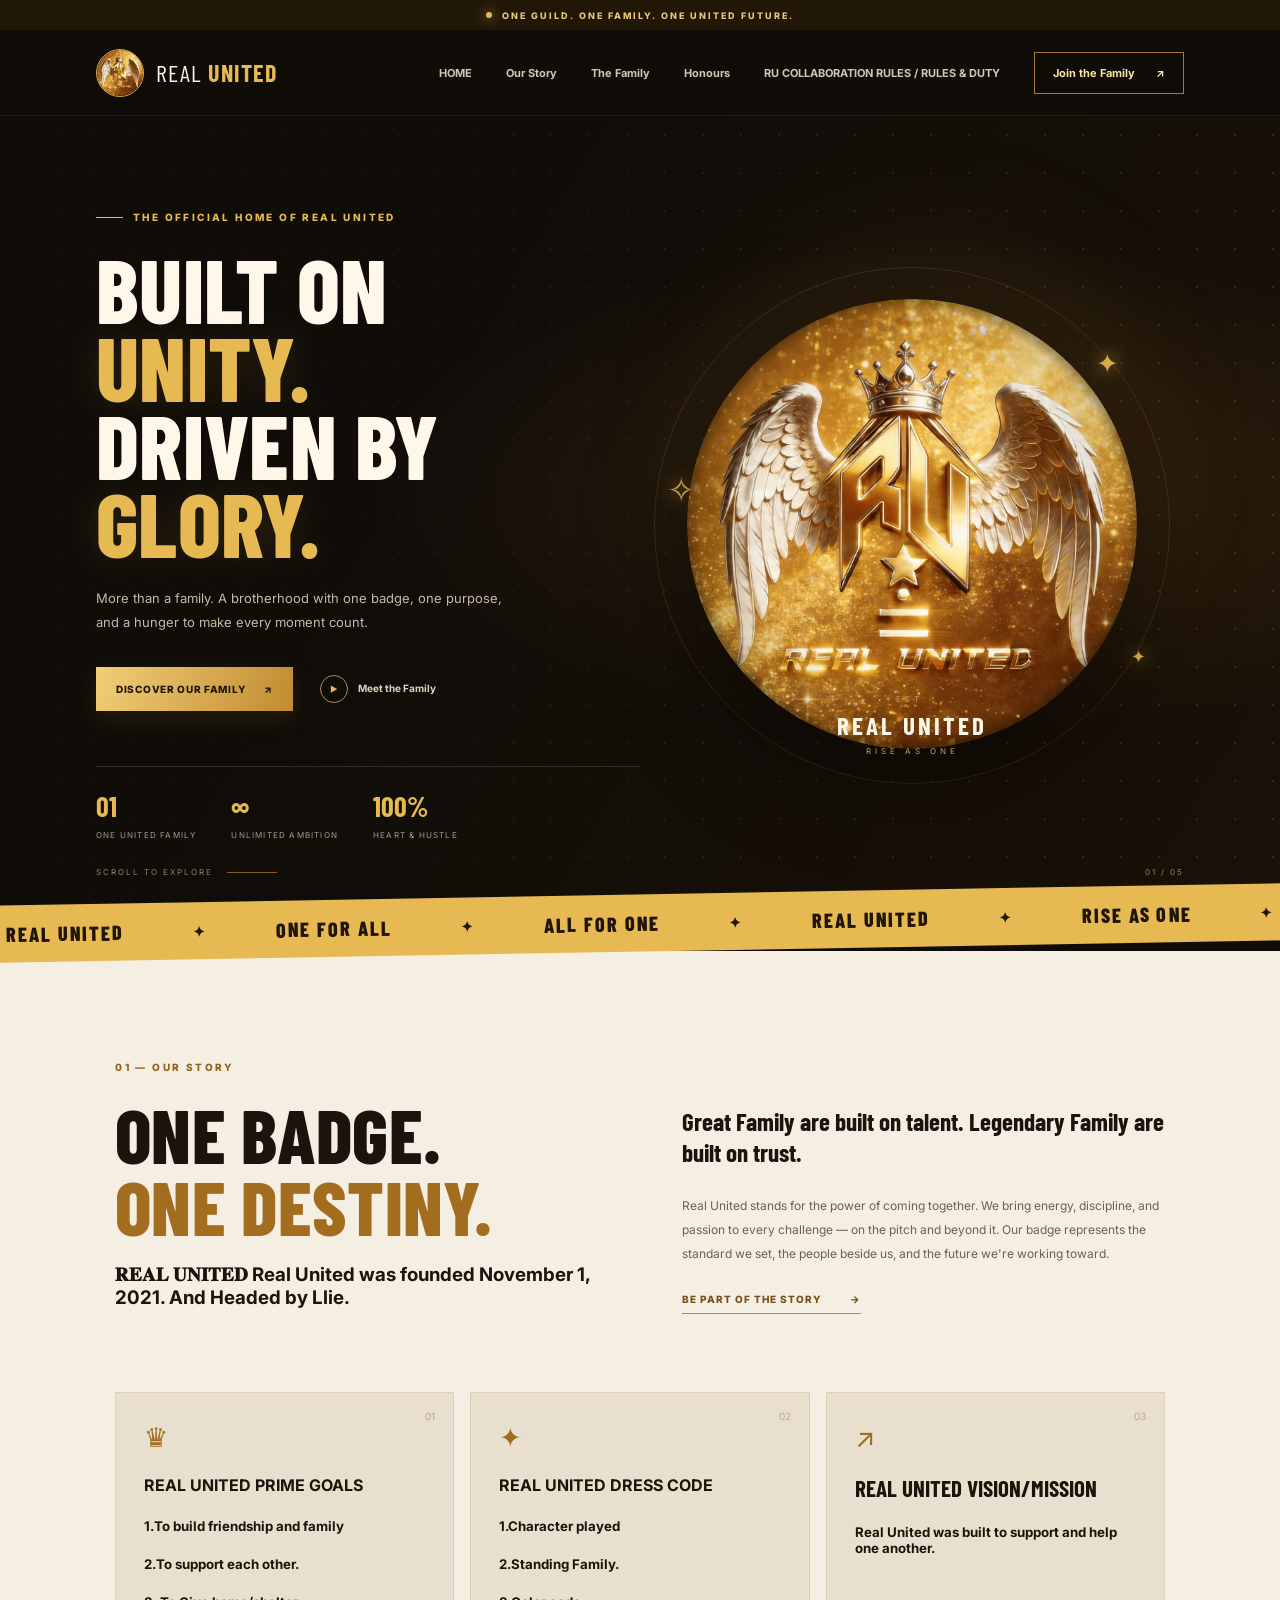
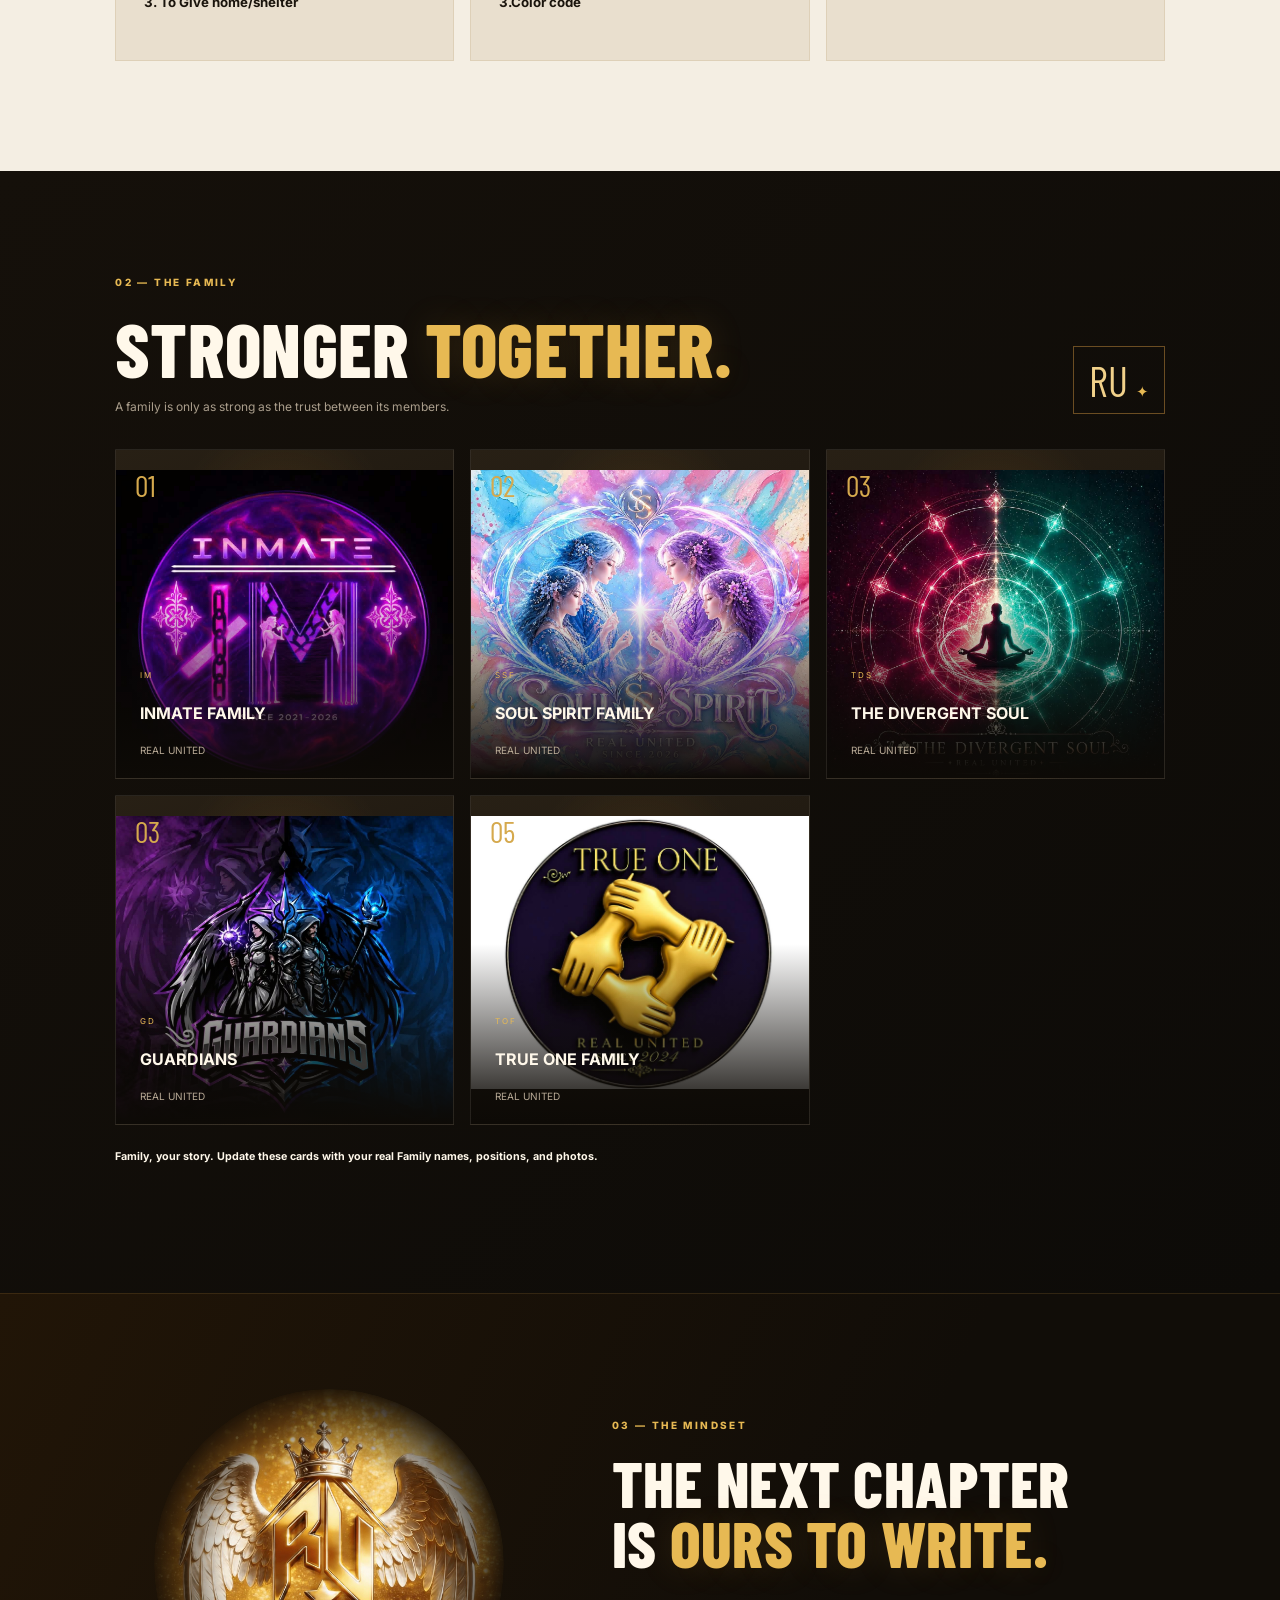
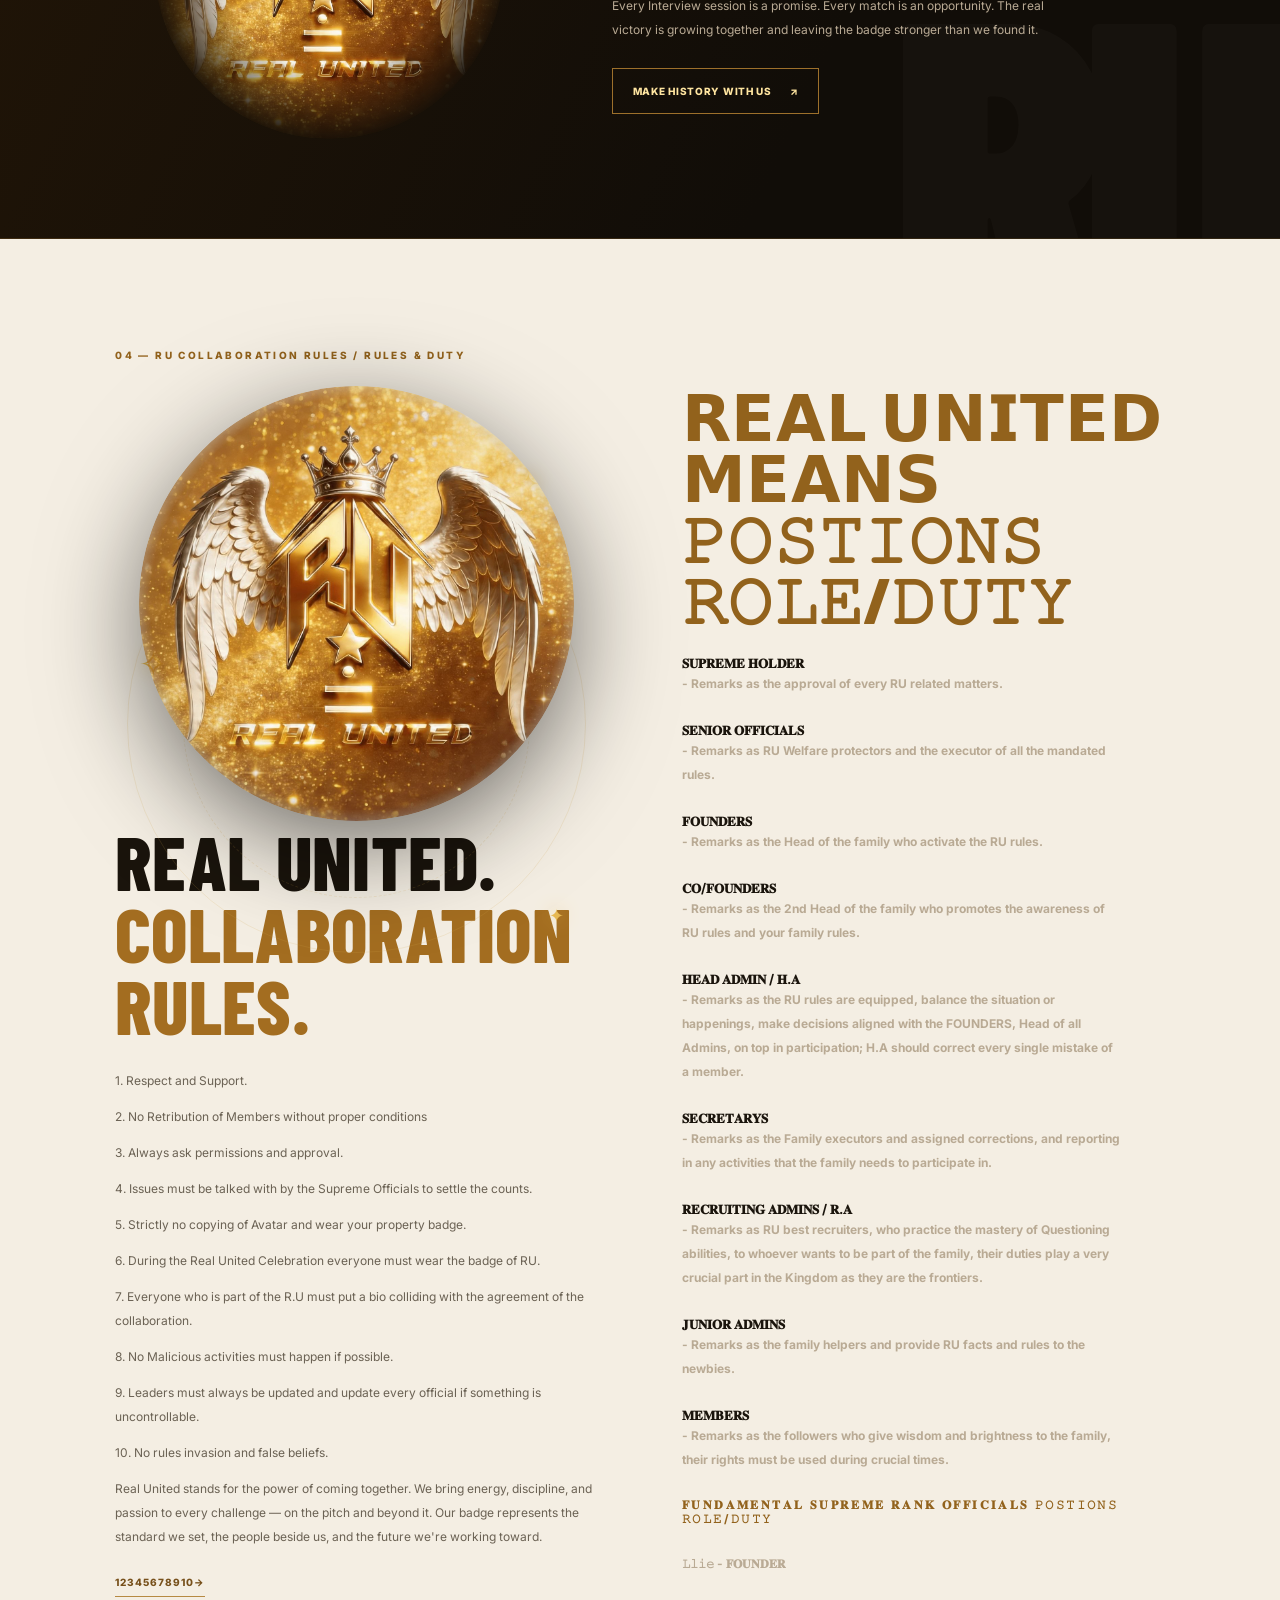
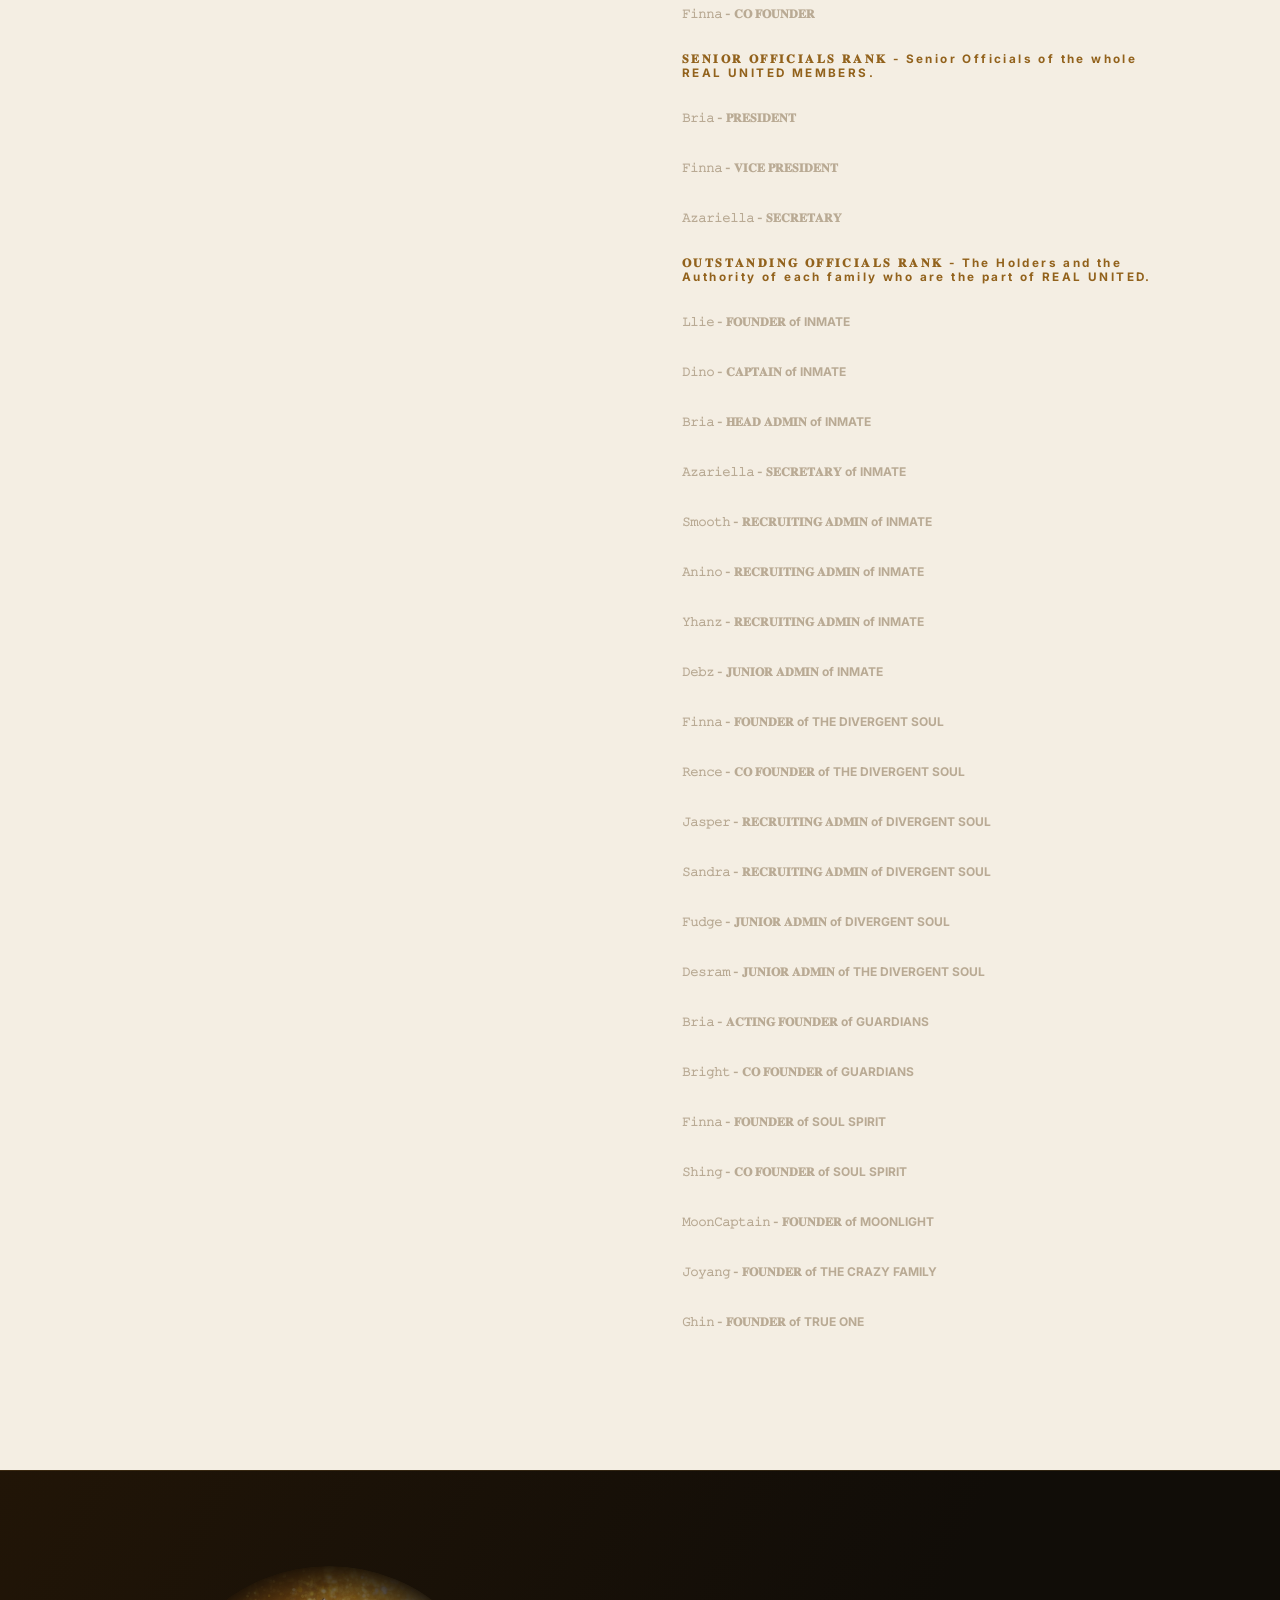
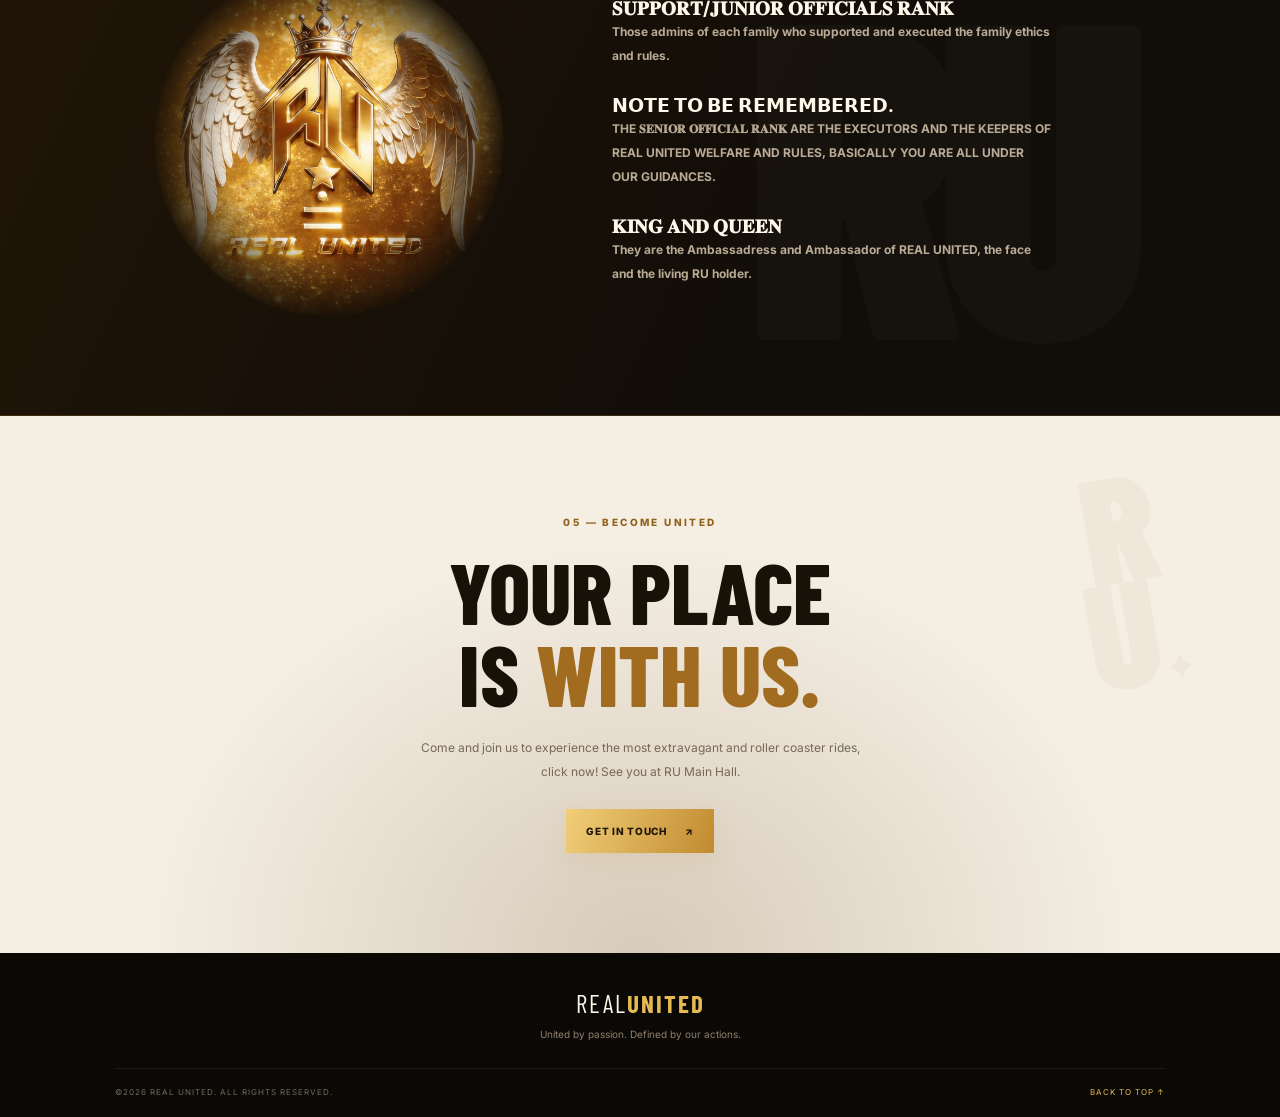
==== commit 7d3a114f: "updates" ====
--- a/index.html
+++ b/index.html
@@ -176,7 +176,7 @@
 <p><h5><p>𝙹𝚊𝚜𝚙𝚎𝚛 -  𝐑𝐄𝐂𝐑𝐔𝐈𝐓𝐈𝐍𝐆 𝐀𝐃𝐌𝐈𝐍 of DIVERGENT SOUL </p>
 <p><h5><p>𝚂𝚊𝚗𝚍𝚛𝚊 - 𝐑𝐄𝐂𝐑𝐔𝐈𝐓𝐈𝐍𝐆 𝐀𝐃𝐌𝐈𝐍 of DIVERGENT SOUL </p>
 <p><h5><p>𝙵𝚞𝚍𝚐𝚎 - 𝐉𝐔𝐍𝐈𝐎𝐑 𝐀𝐃𝐌𝐈𝐍 of DIVERGENT SOUL </p>
-<p><h5>𝙳𝚎𝚜𝚛𝚊𝚖 - 𝐉𝐔𝐍𝐈𝐎𝐑 𝐀𝐃𝐌𝐈𝐍 of THE DIVERGENT SOUL </p>
+<p><h5><p>𝙳𝚎𝚜𝚛𝚊𝚖 - 𝐉𝐔𝐍𝐈𝐎𝐑 𝐀𝐃𝐌𝐈𝐍 of THE DIVERGENT SOUL </p>
 
 <p><h5><p>𝙱𝚛𝚒𝚊 - 𝐀𝐂𝐓𝐈𝐍𝐆 𝐅𝐎𝐔𝐍𝐃𝐄𝐑 of GUARDIANS</p> 
 <p><h5><p>𝙱𝚛𝚒𝚐𝚑𝚝 - 𝐂𝐎 𝐅𝐎𝐔𝐍𝐃𝐄𝐑 of GUARDIANS </p>
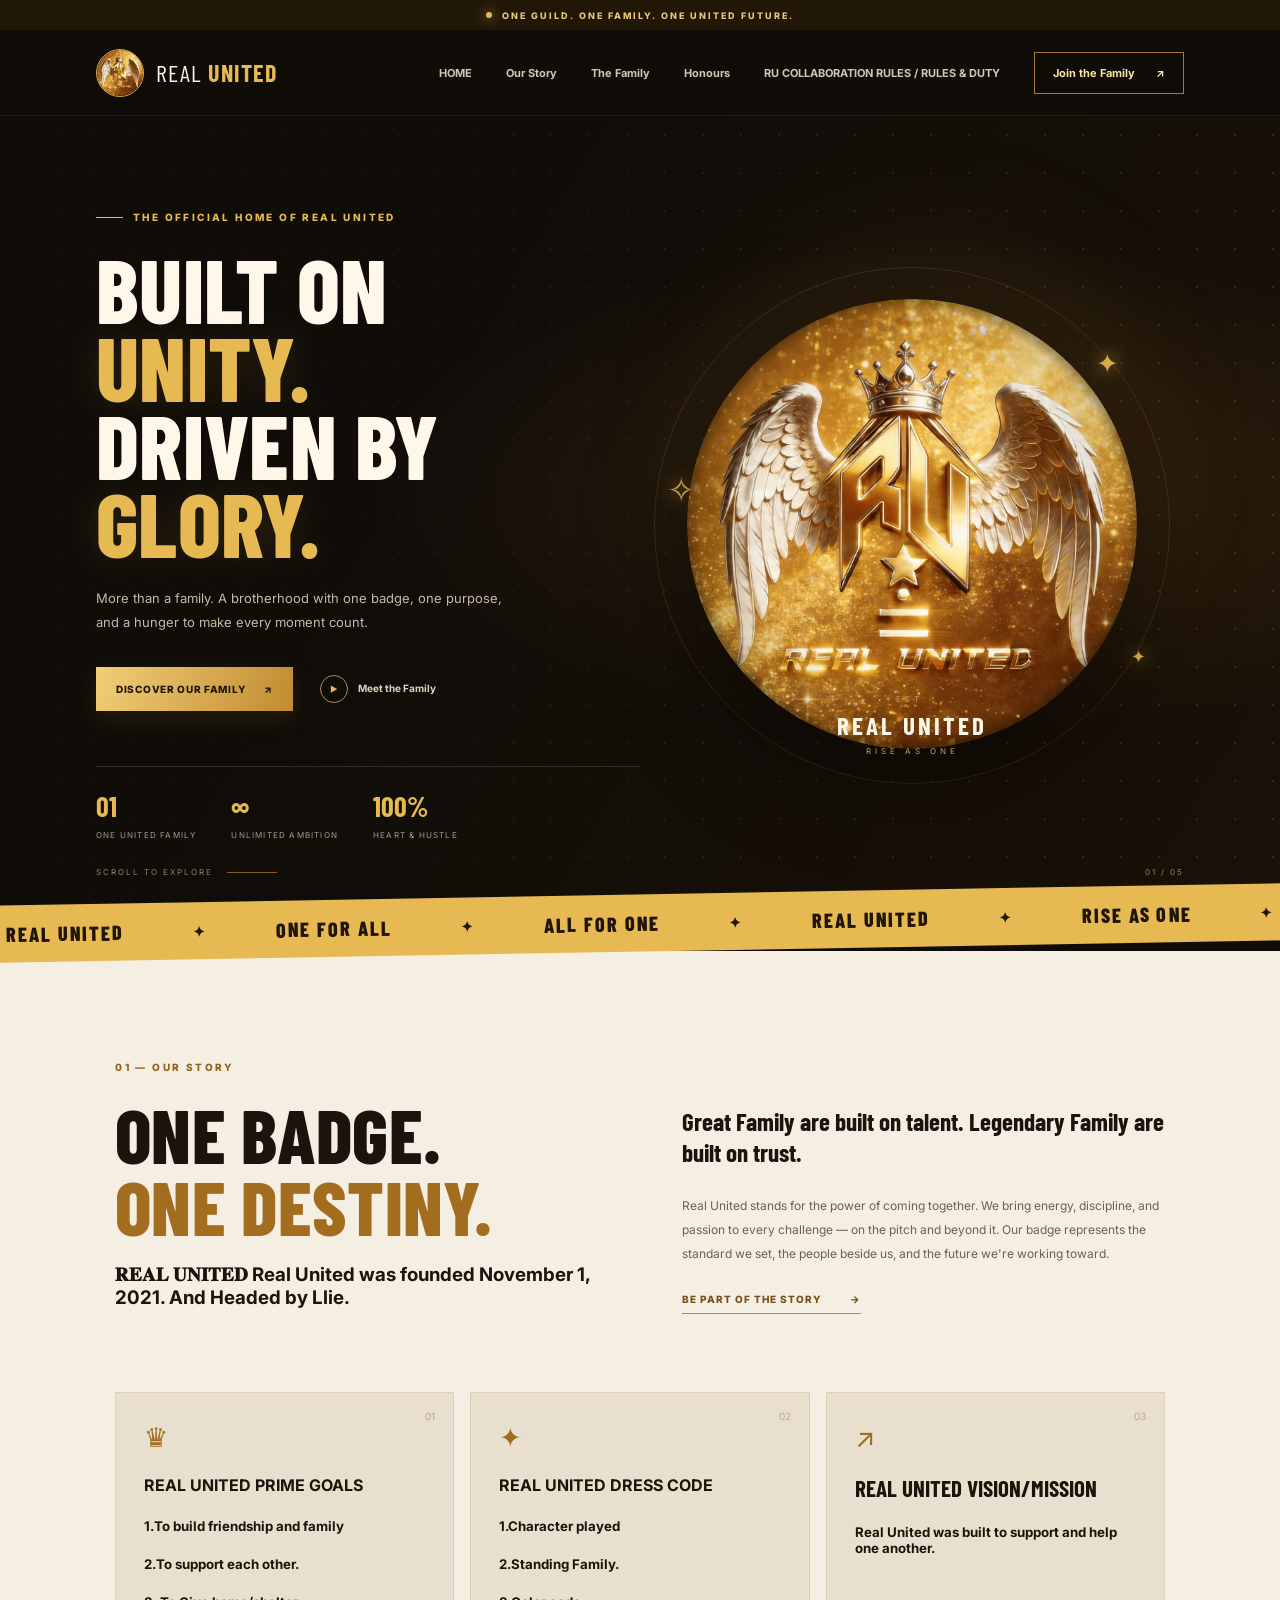
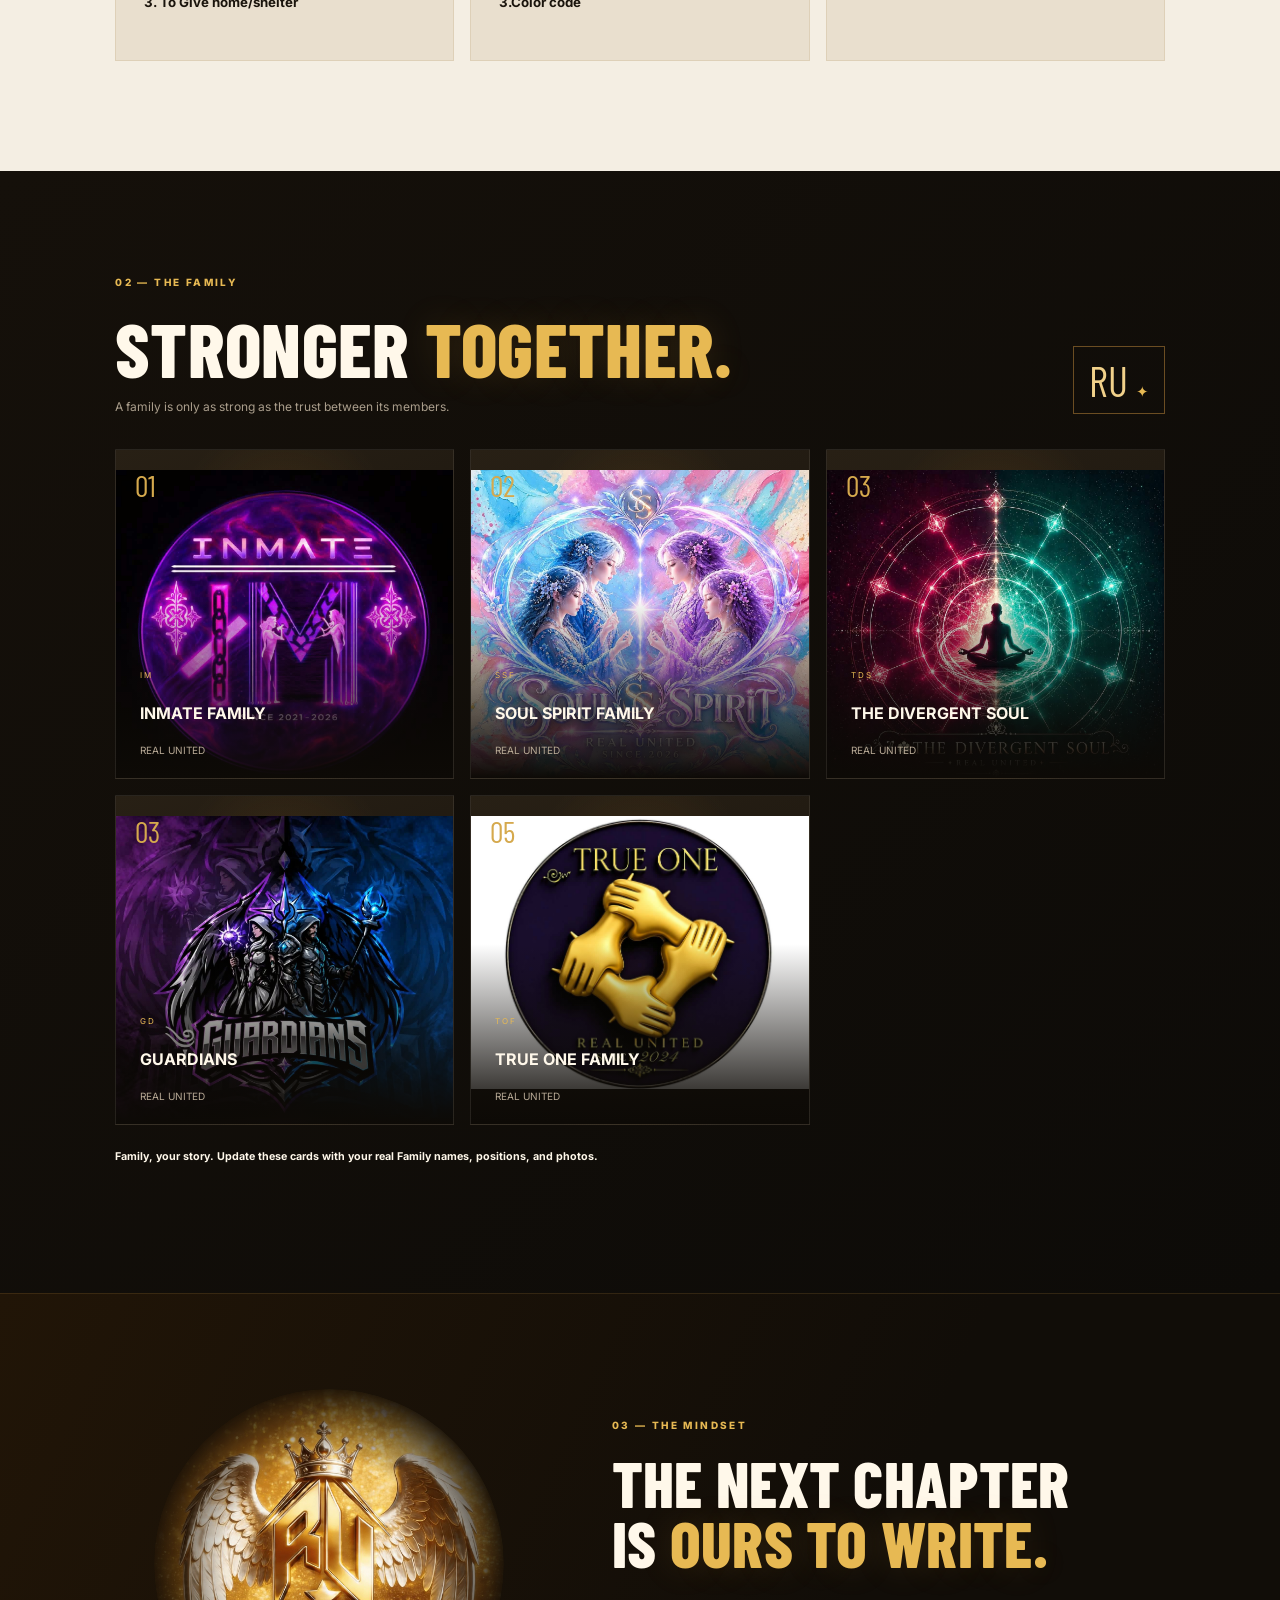
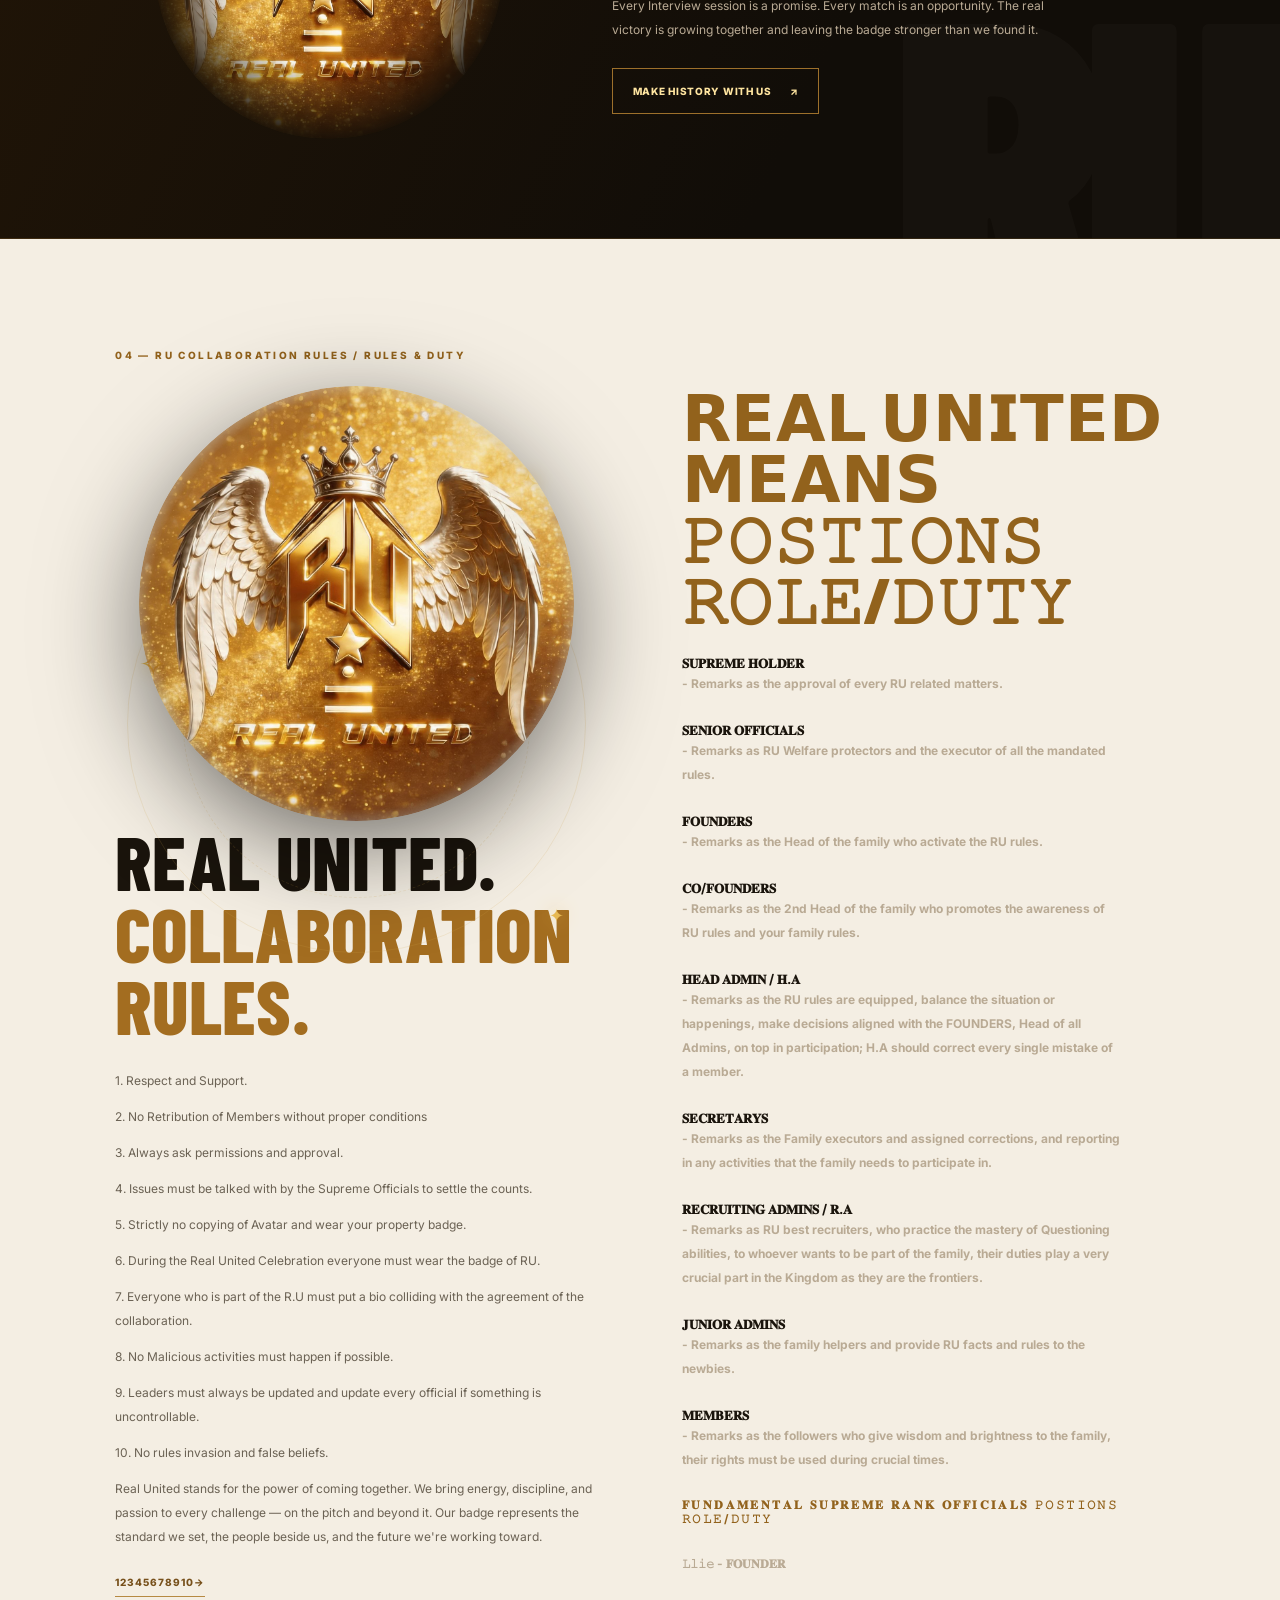
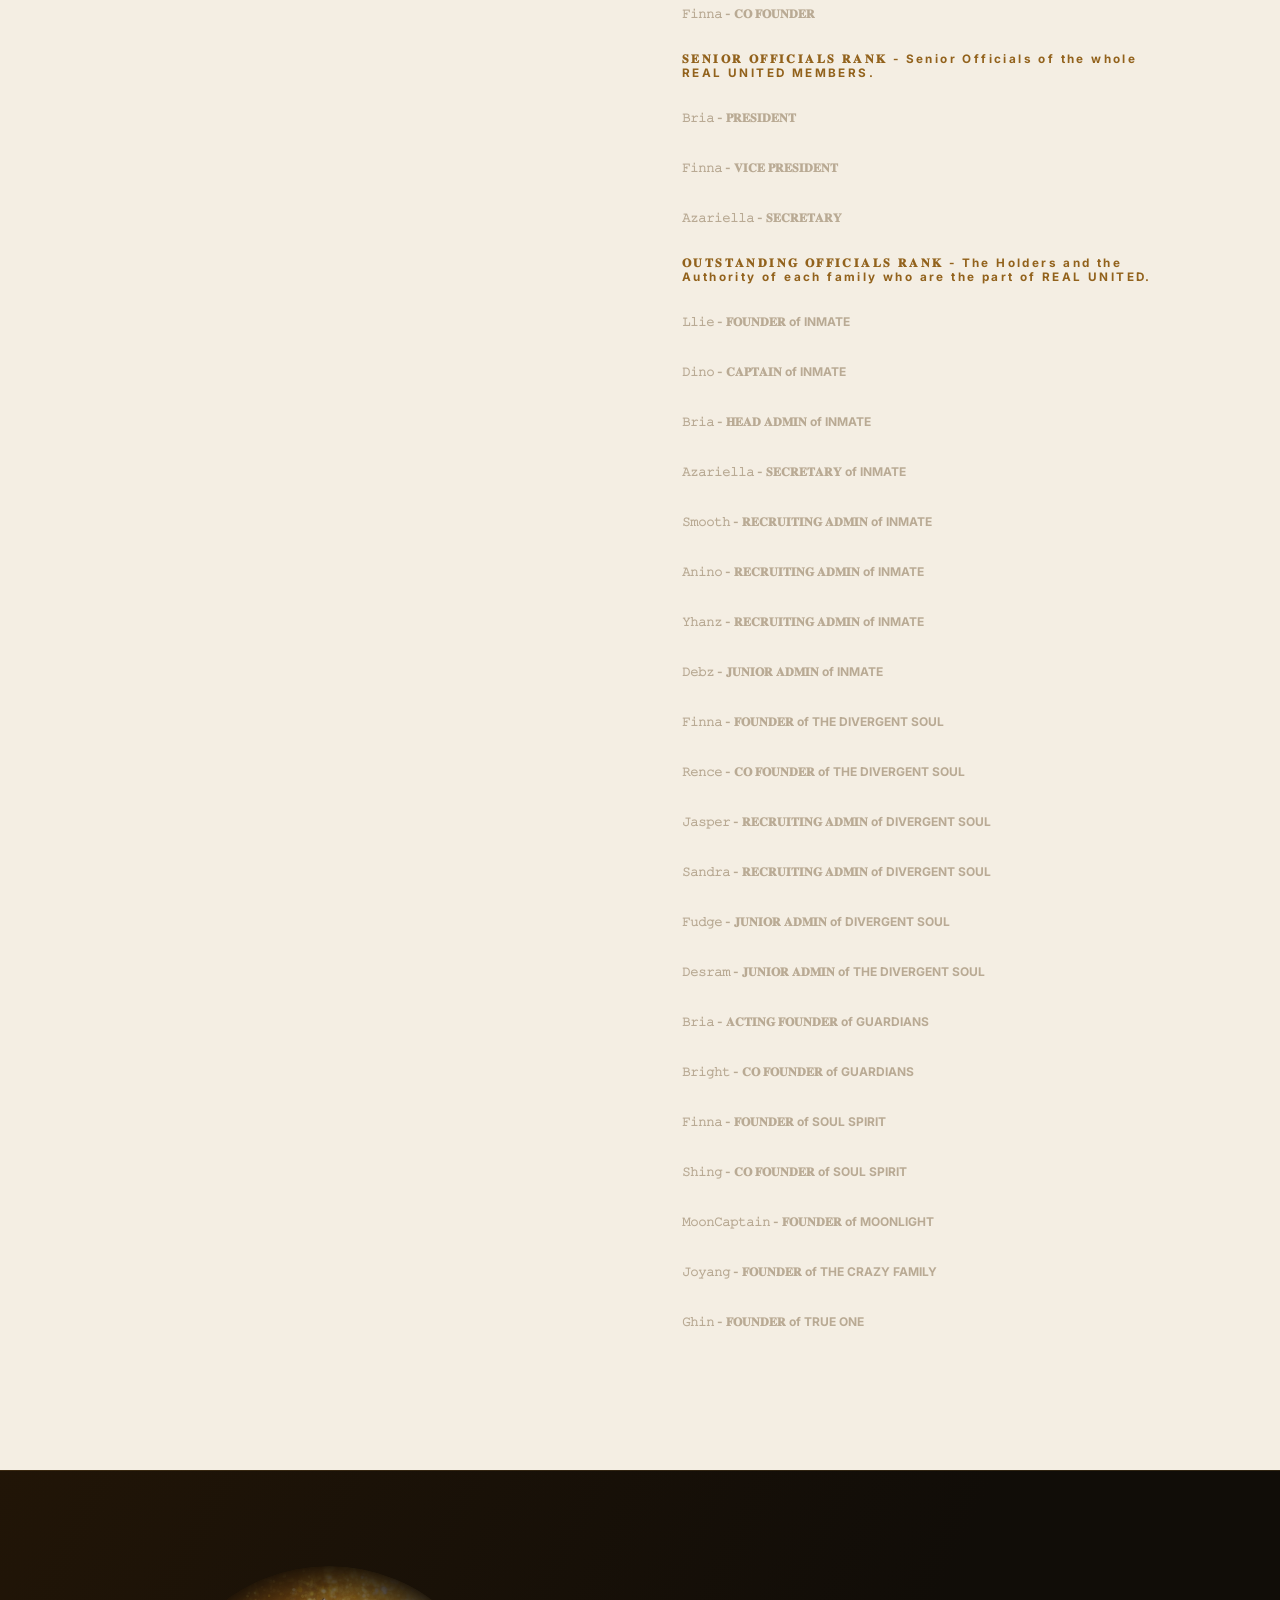
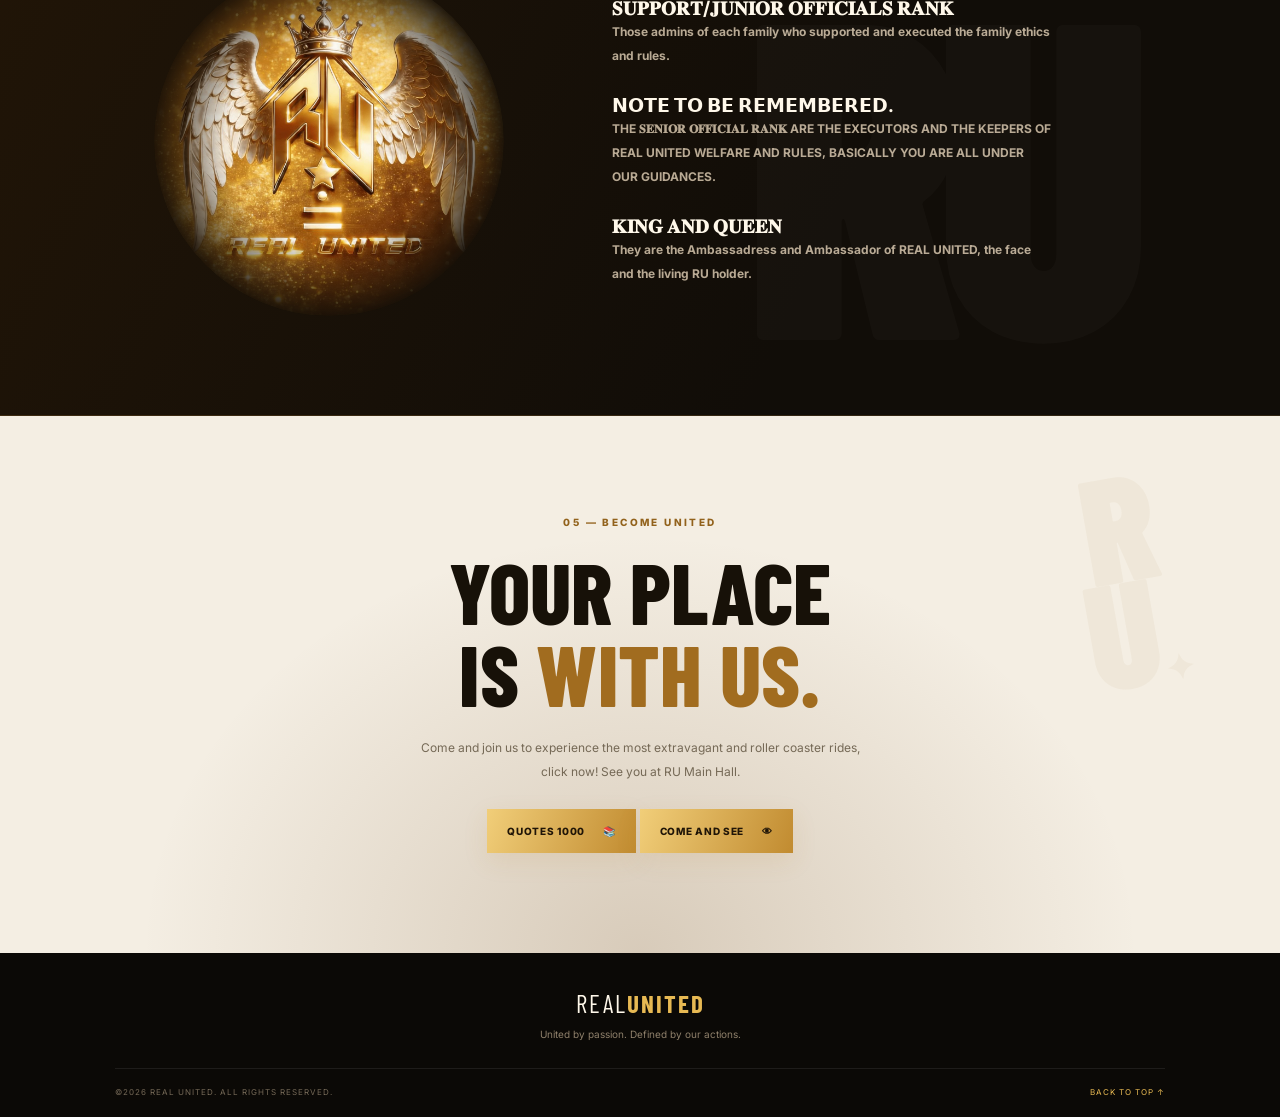
==== commit 01cefe83: "UPDATE HTML" ====
--- a/index.html
+++ b/index.html
@@ -207,7 +207,8 @@
 
     <section class="join-section" id="contact">
       <div class="join-inner"><div class="section-kicker">05 — BECOME UNITED</div><h2>YOUR PLACE<br>IS <em>WITH US.</em></h2><p>Come and join us to experience the most extravagant and roller coaster rides, click now! See you at RU Main Hall.</p>
-        <a class="button button-gold" href="D:\CODING\real-united-website\project 1\QUOTES.html"> Get in Touch <span>↗</span></a>
+        <a class="button button-gold" href="D:\CODING\real-united-website\project 1\QUOTES.html"> Quotes 1000 <span>📚</span></a>
+        <a class="button button-gold" href="https://realunited110121.github.io/RealUnited-FAMILIES//"> Come and see <span>👁</span></a>
       </div>
       <div class="join-decoration">R<br>U<span>✦</span></div>
     </section>
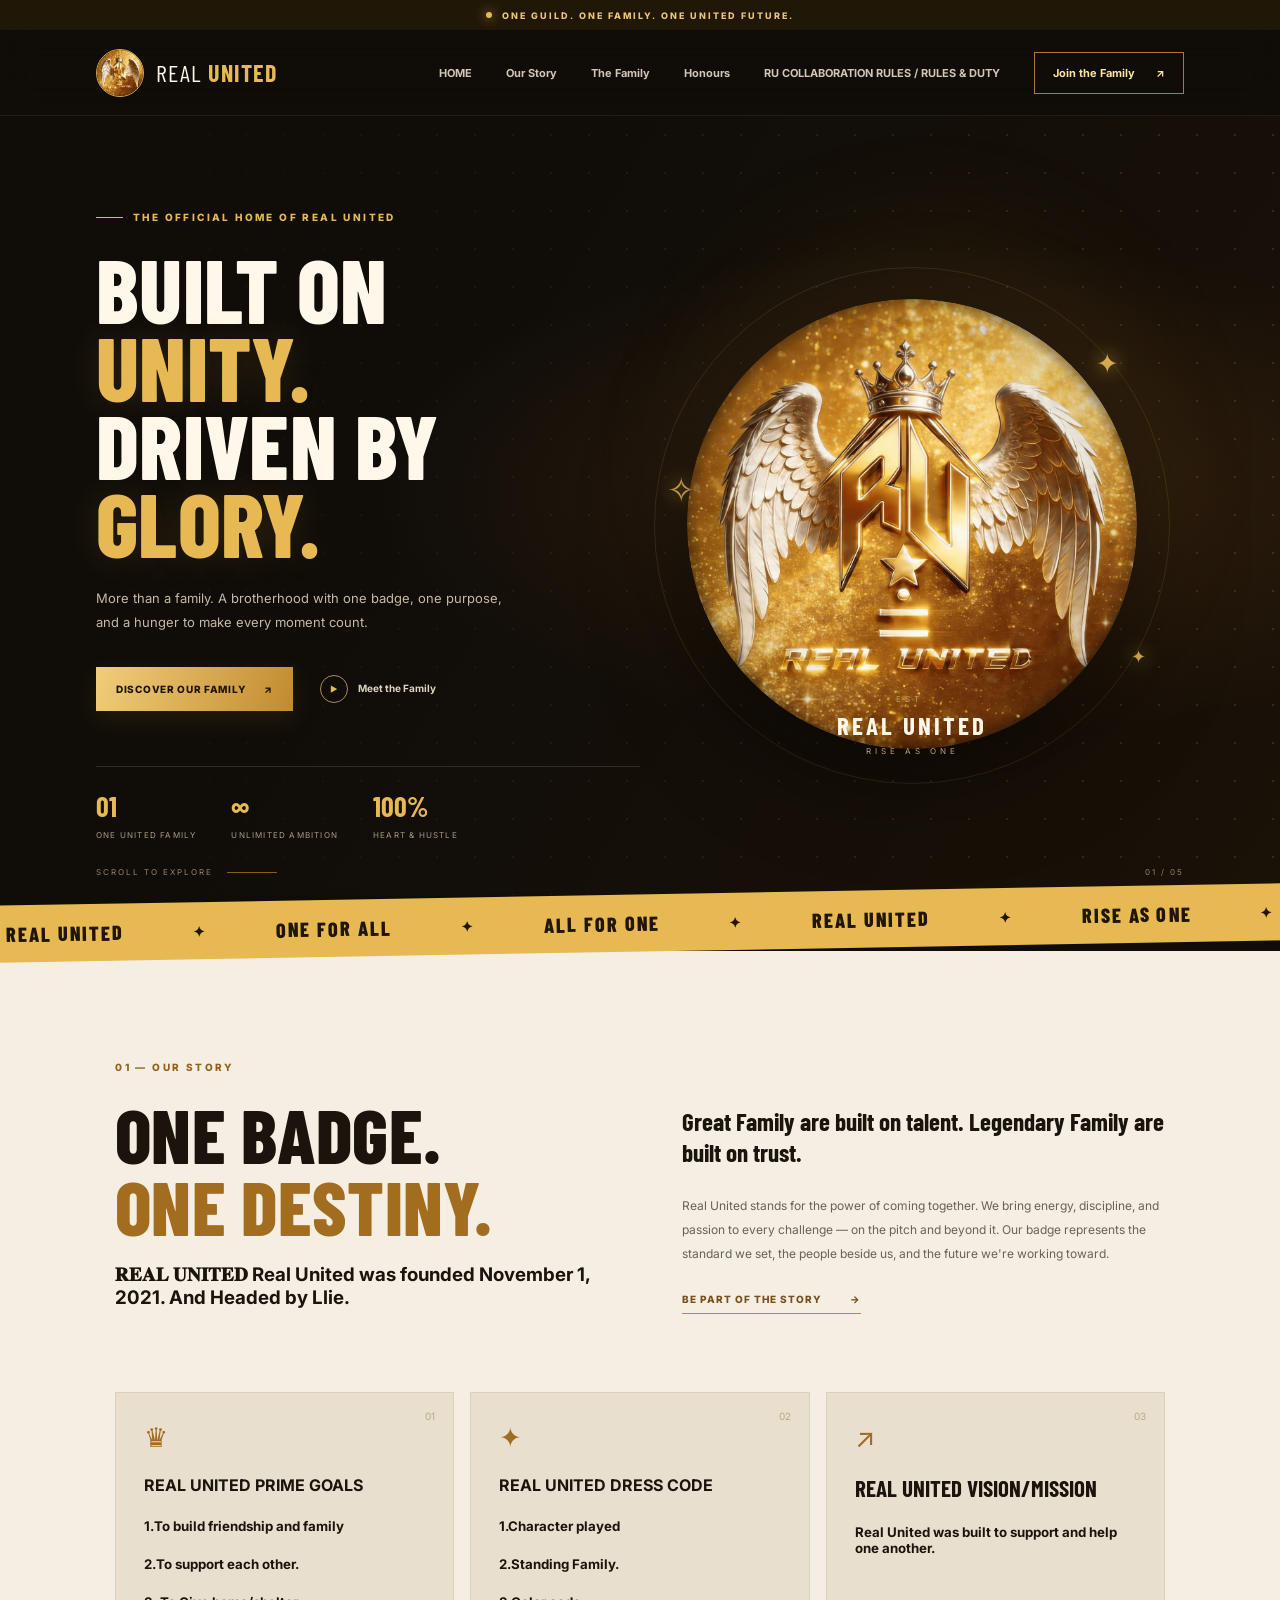
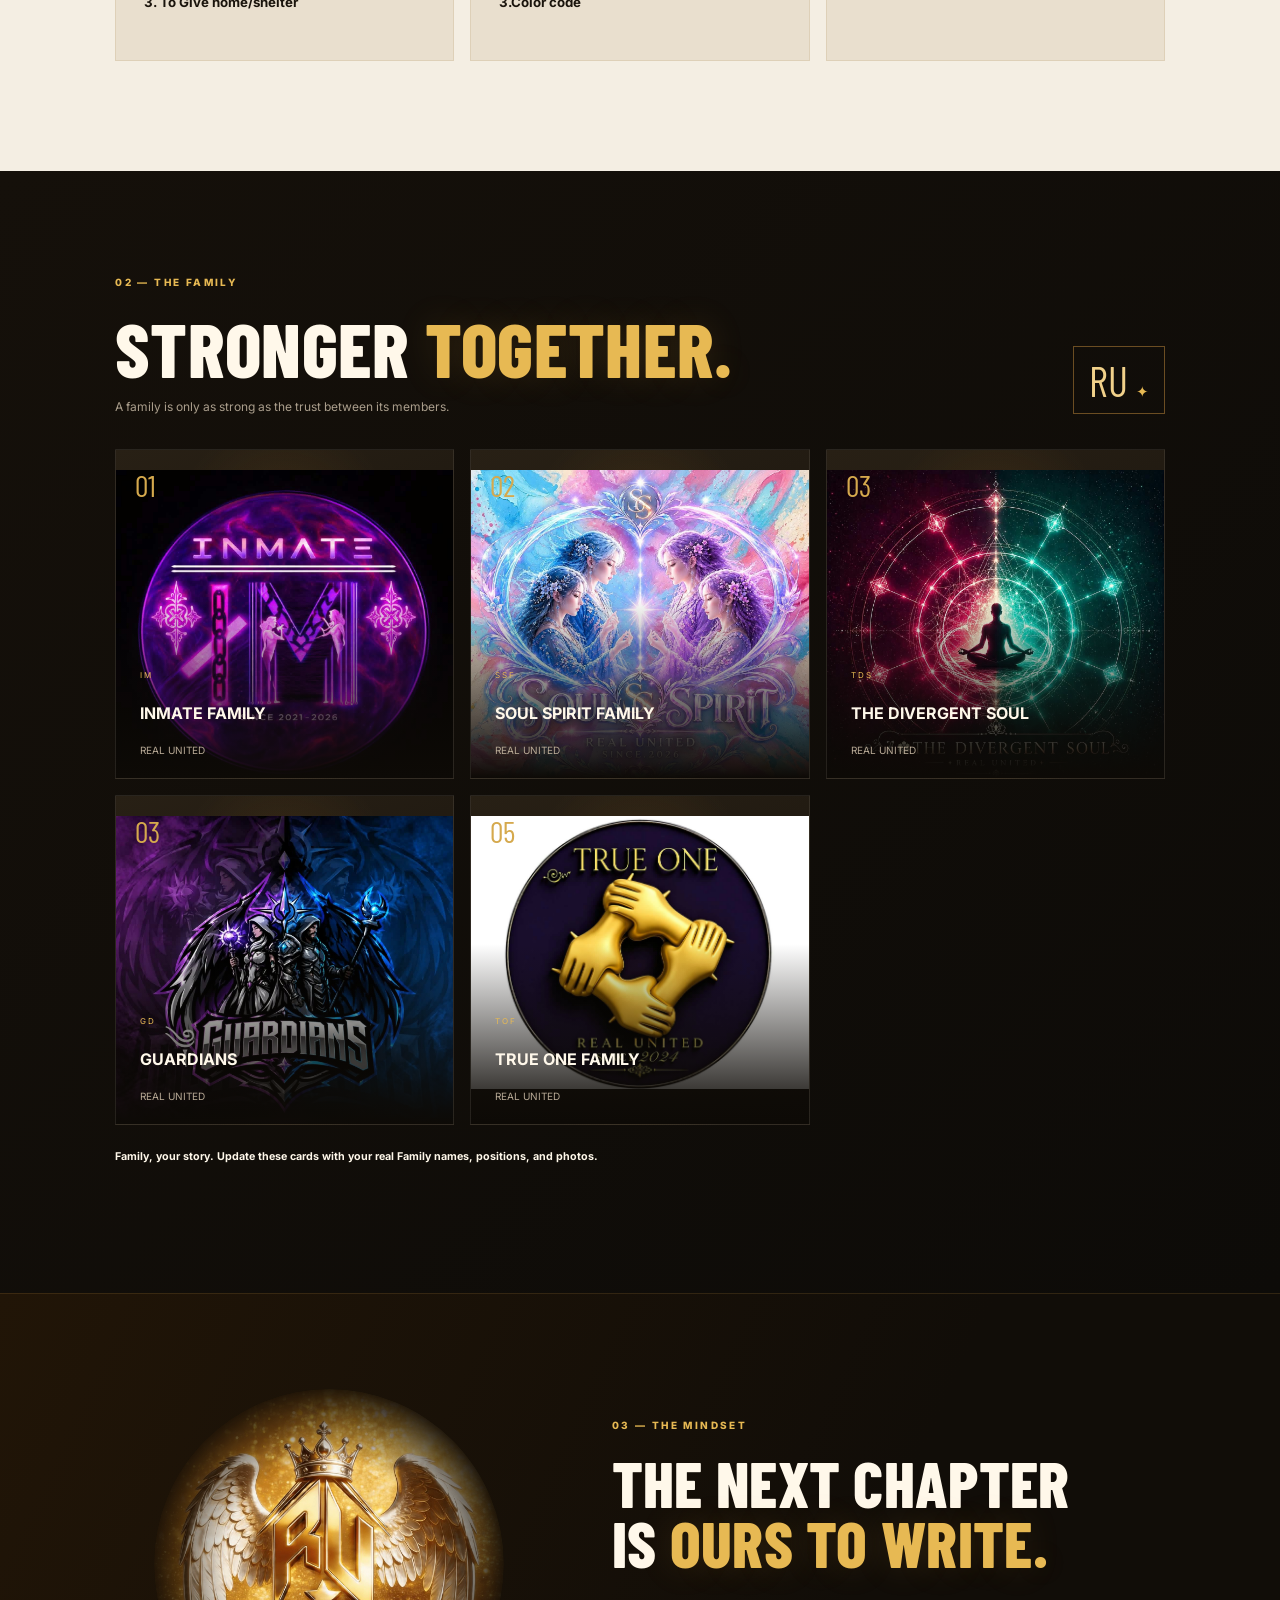
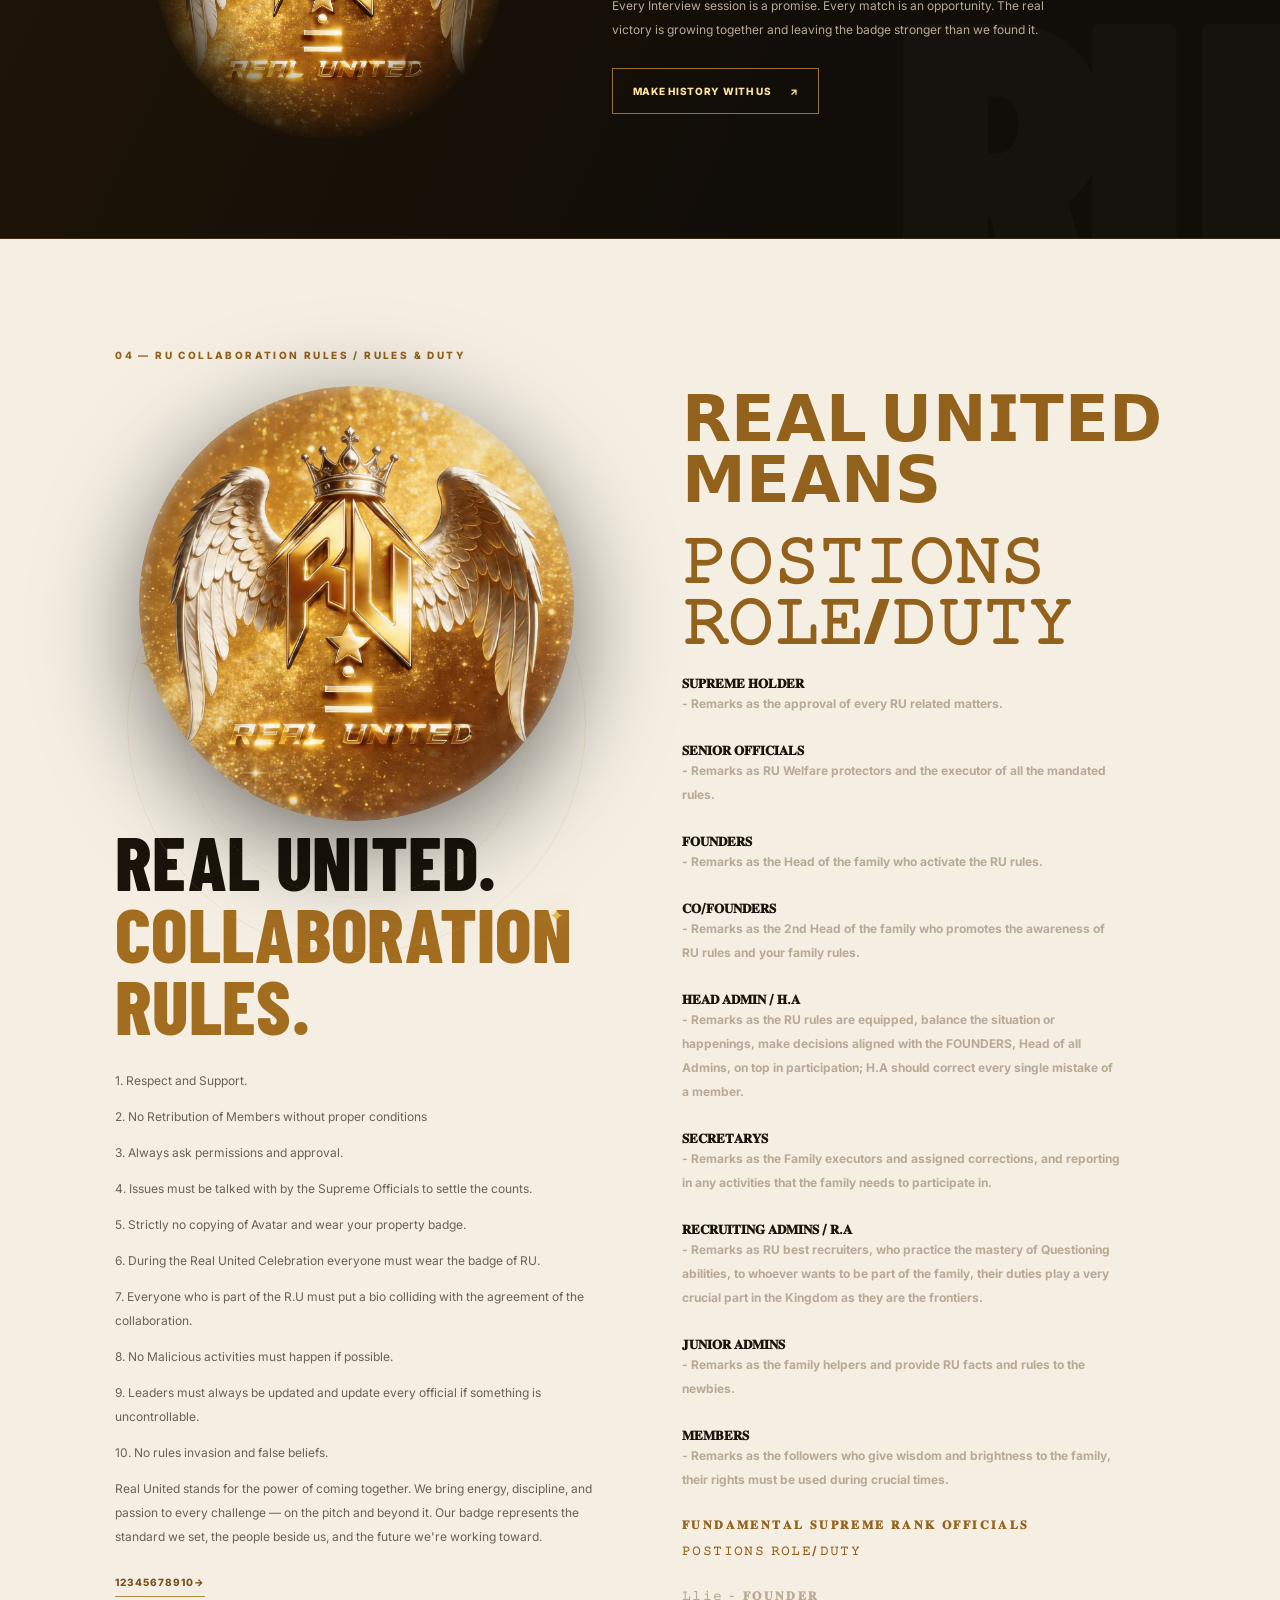
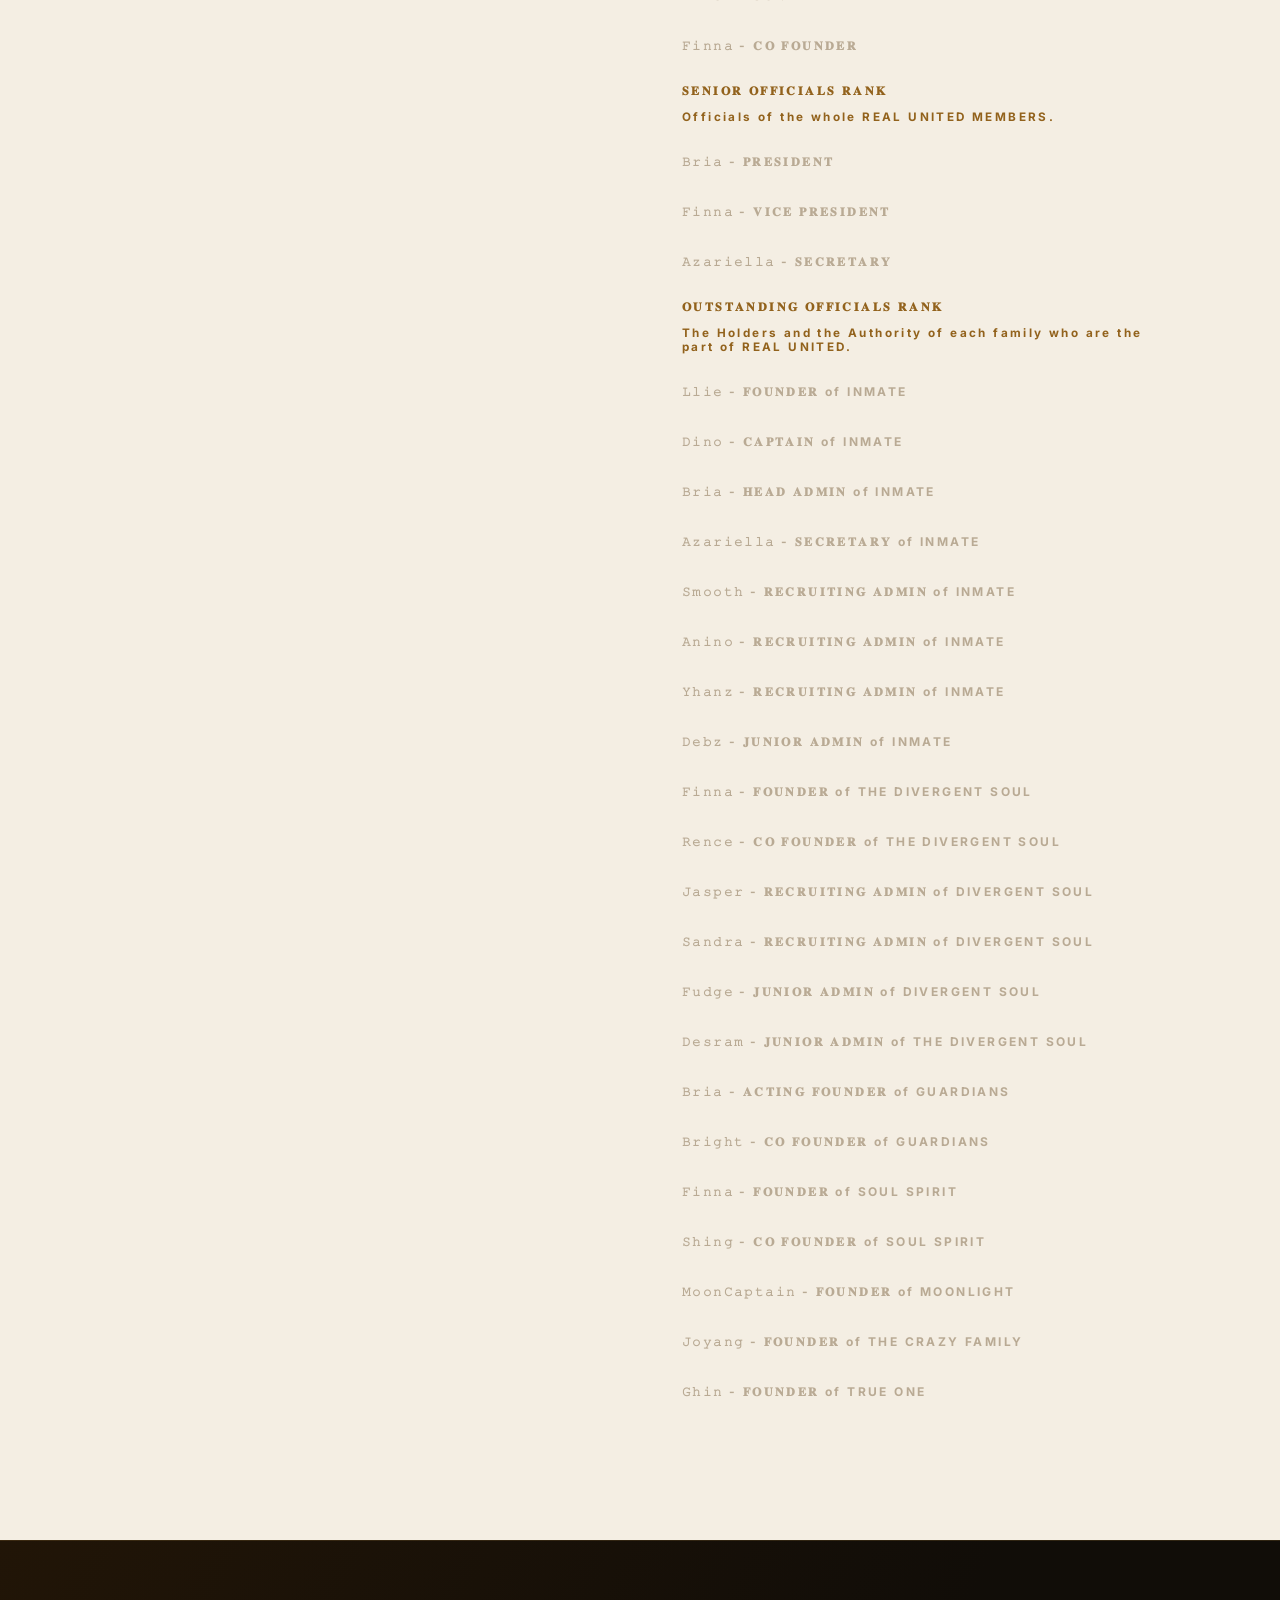
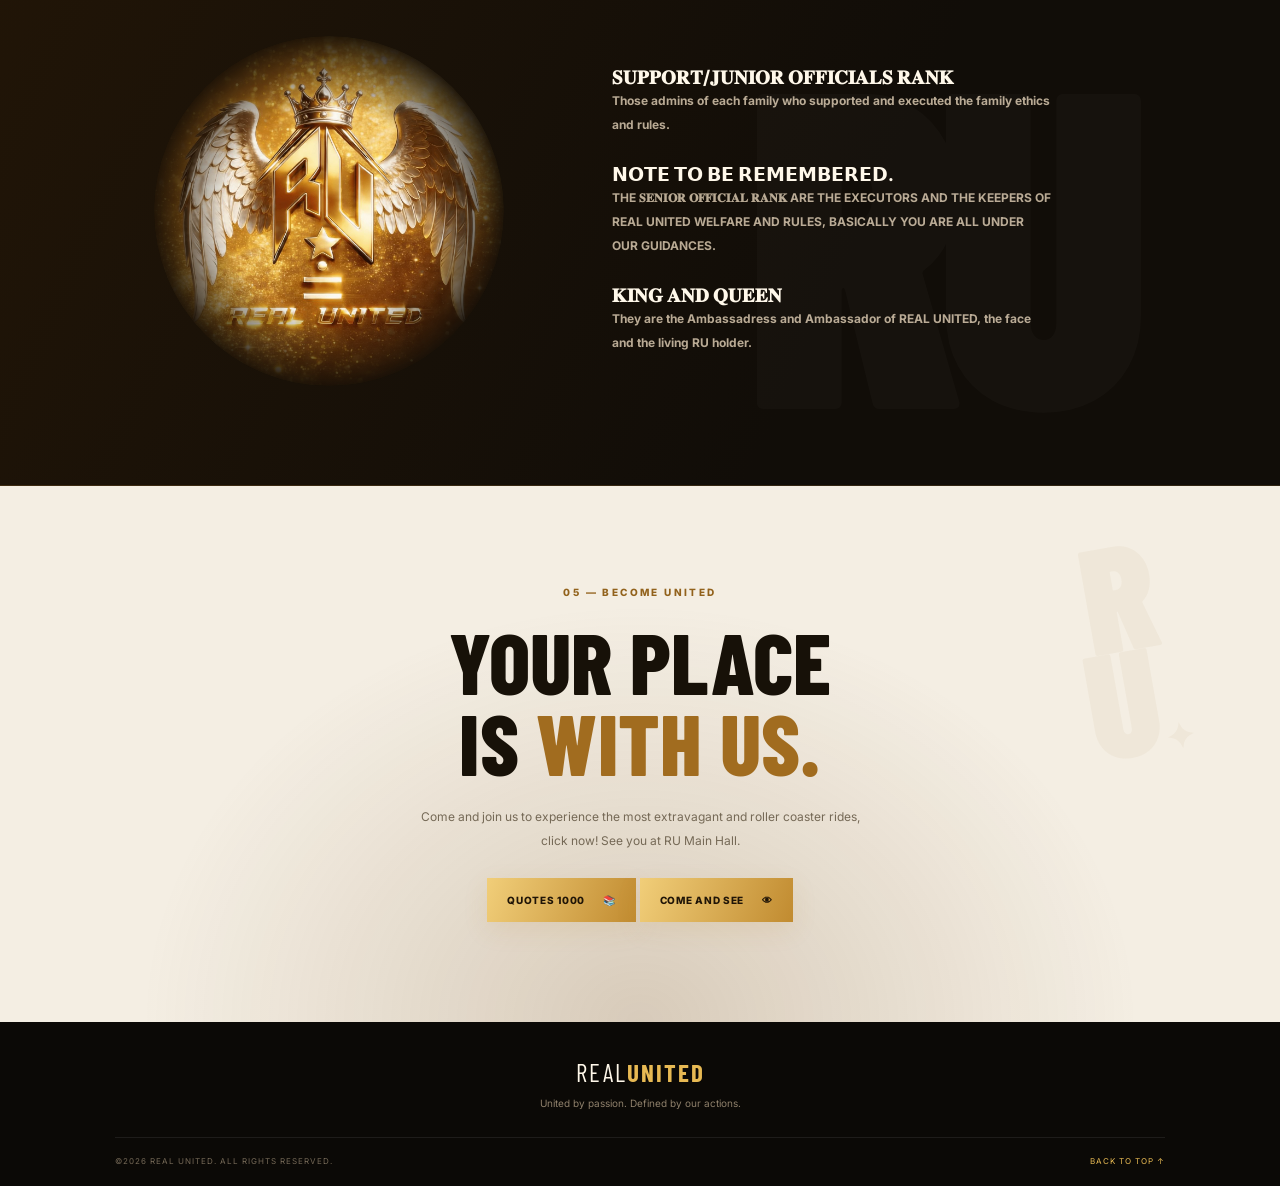
==== commit bfb2c381: "updates" ====
--- a/index.html
+++ b/index.html
@@ -116,8 +116,9 @@
           <a href="#contact" class="underlined-link">12345678910→</span></a>
           </div>
         </div>       
-            <div class="honours-copy"><div class="section-kicker"><h2>𝗥𝗘𝗔𝗟 𝗨𝗡𝗜𝗧𝗘𝗗 𝗠𝗘𝗔𝗡𝗦
-𝙿𝙾𝚂𝚃𝙸𝙾𝙽𝚂 𝚁𝙾𝙻𝙴/𝙳𝚄𝚃𝚈</h2></div>
+            <div class="honours-copy"><div class="section-kicker">
+              <h2 class="center-text">𝗥𝗘𝗔𝗟 𝗨𝗡𝗜𝗧𝗘𝗗 𝗠𝗘𝗔𝗡𝗦</h2>
+              <h2 class="center-text">𝙿𝙾𝚂𝚃𝙸𝙾𝙽𝚂 𝚁𝙾𝙻𝙴/𝙳𝚄𝚃𝚈</h2></div>
 
 <p><h5>𝐒𝐔𝐏𝐑𝐄𝐌𝐄 𝐇𝐎𝐋𝐃𝐄𝐑<p>
 - Remarks as the approval of every RU related matters.</p>
@@ -146,20 +147,25 @@
 <p><h5>𝐌𝐄𝐌𝐁𝐄𝐑𝐒 <p>
 - Remarks as the followers who give wisdom and brightness to the family, their rights must be used during crucial times.
           
-<div class="honours-copy"><div class="section-kicker"><h3>𝐅𝐔𝐍𝐃𝐀𝐌𝐄𝐍𝐓𝐀𝐋 𝐒𝐔𝐏𝐑𝐄𝐌𝐄 𝐑𝐀𝐍𝐊 𝐎𝐅𝐅𝐈𝐂𝐈𝐀𝐋𝐒
-𝙿𝙾𝚂𝚃𝙸𝙾𝙽𝚂 𝚁𝙾𝙻𝙴/𝙳𝚄𝚃𝚈</h3></div>
+<div class="honours-copy"><div class="section-kicker">
+    <h3 class="center-text"> 𝐅𝐔𝐍𝐃𝐀𝐌𝐄𝐍𝐓𝐀𝐋 𝐒𝐔𝐏𝐑𝐄𝐌𝐄 𝐑𝐀𝐍𝐊 𝐎𝐅𝐅𝐈𝐂𝐈𝐀𝐋𝐒</h3>
+    <h3 class="center-text">𝙿𝙾𝚂𝚃𝙸𝙾𝙽𝚂 𝚁𝙾𝙻𝙴/𝙳𝚄𝚃𝚈</h3>
 
 <p><h5><p>𝙻𝚕𝚒𝚎 - 𝐅𝐎𝐔𝐍𝐃𝐄𝐑 <p><h5><p>𝙵𝚒𝚗𝚗𝚊 - 𝐂𝐎 𝐅𝐎𝐔𝐍𝐃𝐄𝐑 <p>
 
-  <div class="honours-copy"><div class="section-kicker"><h3>𝐒𝐄𝐍𝐈𝐎𝐑 𝐎𝐅𝐅𝐈𝐂𝐈𝐀𝐋𝐒 𝐑𝐀𝐍𝐊 
-- Senior Officials of the whole REAL UNITED MEMBERS. </h3></div>
+  <div class="honours-copy"><div class="section-kicker">
+    <h3 class="center-text">𝐒𝐄𝐍𝐈𝐎𝐑 𝐎𝐅𝐅𝐈𝐂𝐈𝐀𝐋𝐒 𝐑𝐀𝐍𝐊</h3>
+    <h3 class="center-text">Officials of the whole REAL UNITED MEMBERS.</h3>
+</div>
 
 <p><h5><p>𝙱𝚛𝚒𝚊 - 𝐏𝐑𝐄𝐒𝐈𝐃𝐄𝐍𝐓 <p>
 <p><h5><p>𝙵𝚒𝚗𝚗𝚊 - 𝐕𝐈𝐂𝐄 𝐏𝐑𝐄𝐒𝐈𝐃𝐄𝐍𝐓 <p>
 <p><h5><p>𝙰𝚣𝚊𝚛𝚒𝚎𝚕𝚕𝚊 - 𝐒𝐄𝐂𝐑𝐄𝐓𝐀𝐑𝐘 <p>
 
-<div class="honours-copy"><div class="section-kicker"><h3>𝐎𝐔𝐓𝐒𝐓𝐀𝐍𝐃𝐈𝐍𝐆 𝐎𝐅𝐅𝐈𝐂𝐈𝐀𝐋𝐒 𝐑𝐀𝐍𝐊 
-- The Holders and the Authority of each family who are the part of REAL UNITED.  </h3></div>
+<div class="honours-copy"><div class="section-kicker">
+  <h3 class="center-text">𝐎𝐔𝐓𝐒𝐓𝐀𝐍𝐃𝐈𝐍𝐆 𝐎𝐅𝐅𝐈𝐂𝐈𝐀𝐋𝐒 𝐑𝐀𝐍𝐊</h3>
+  <h3 class="center-text">The Holders and the Authority of each family who are the part of REAL UNITED.</h3>
+</div>
 
 <p><h5><p>𝙻𝚕𝚒𝚎 - 𝐅𝐎𝐔𝐍𝐃𝐄𝐑 of INMATE</p>
 <p><h5><p>𝙳𝚒𝚗𝚘 - 𝐂𝐀𝐏𝐓𝐀𝐈𝐍 of INMATE </p>
@@ -207,7 +213,7 @@
 
     <section class="join-section" id="contact">
       <div class="join-inner"><div class="section-kicker">05 — BECOME UNITED</div><h2>YOUR PLACE<br>IS <em>WITH US.</em></h2><p>Come and join us to experience the most extravagant and roller coaster rides, click now! See you at RU Main Hall.</p>
-        <a class="button button-gold" href="D:\CODING\real-united-website\project 1\QUOTES.html"> Quotes 1000 <span>📚</span></a>
+        <a class="button button-gold" href="https://realunited110121.github.io/Real-United-1000-QUOTES/"> Quotes 1000 <span>📚</span></a>
         <a class="button button-gold" href="https://realunited110121.github.io/RealUnited-FAMILIES//"> Come and see <span>👁</span></a>
       </div>
       <div class="join-decoration">R<br>U<span>✦</span></div>
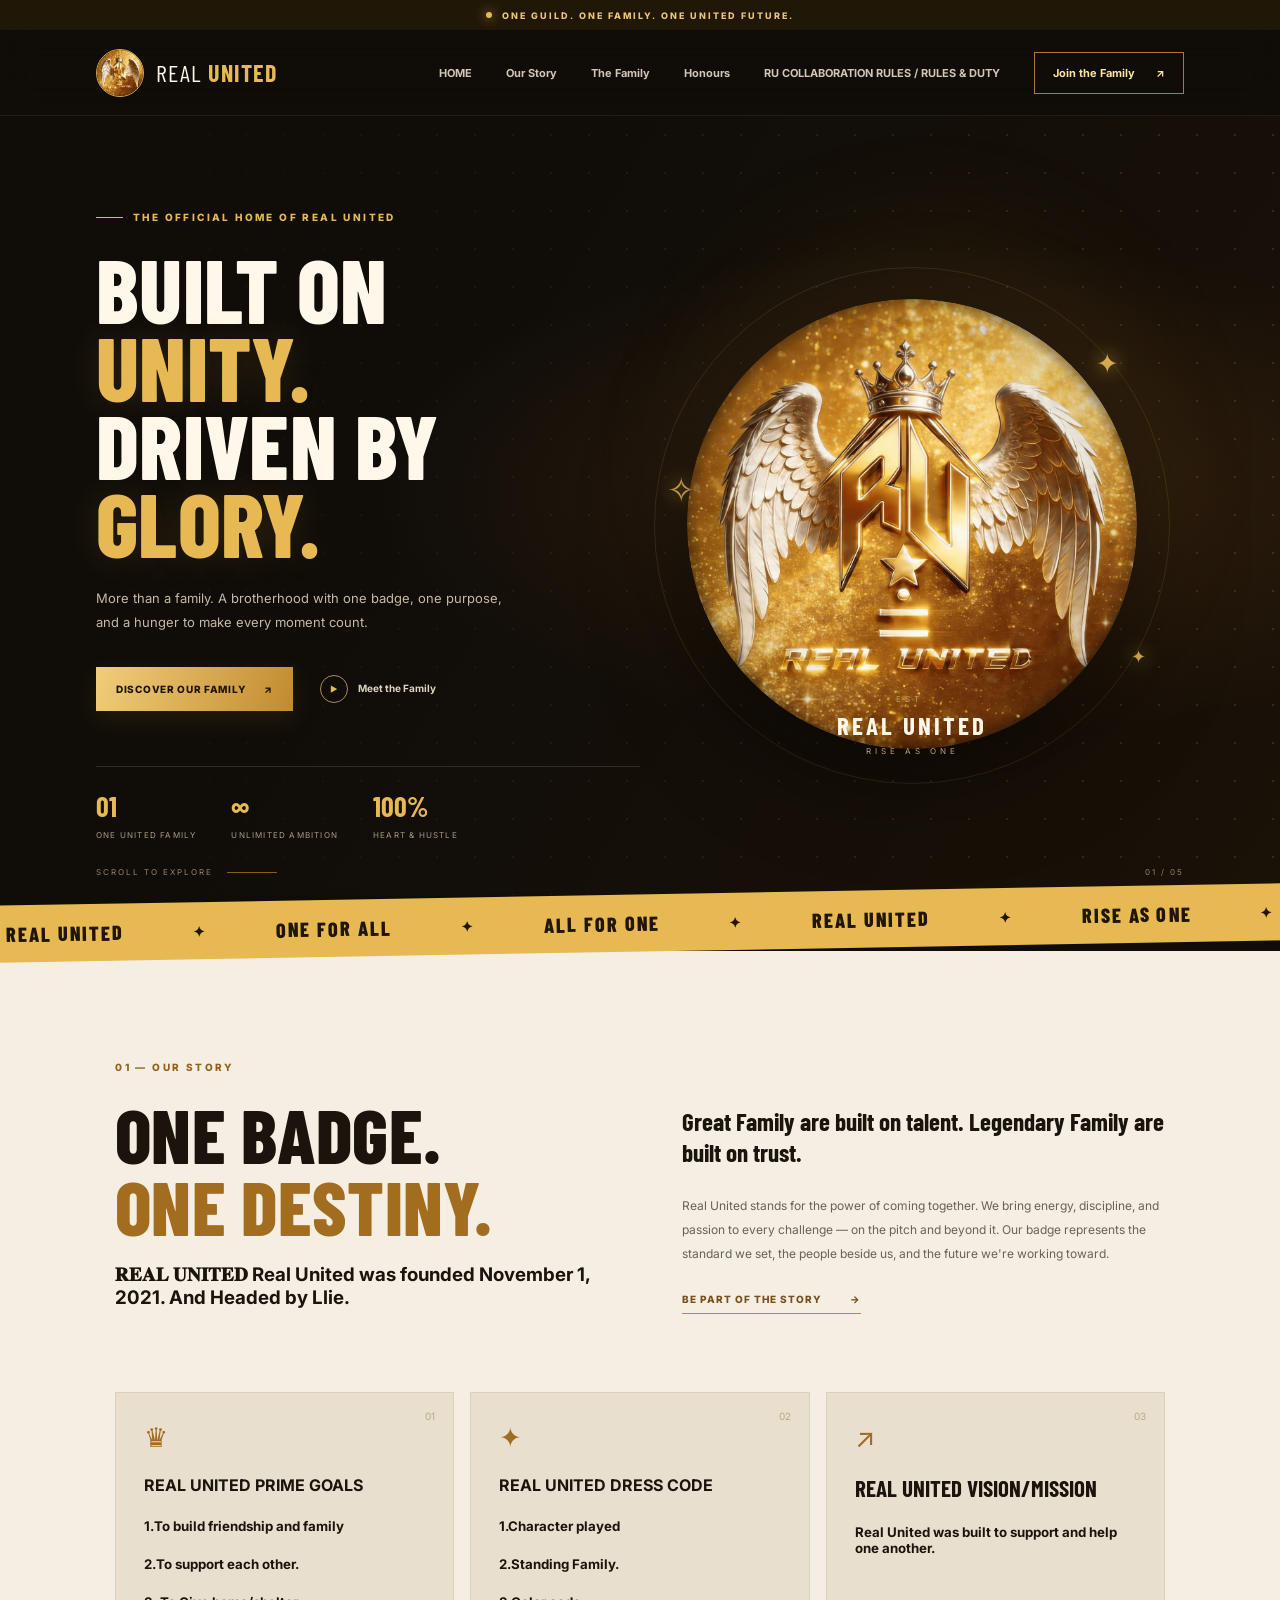
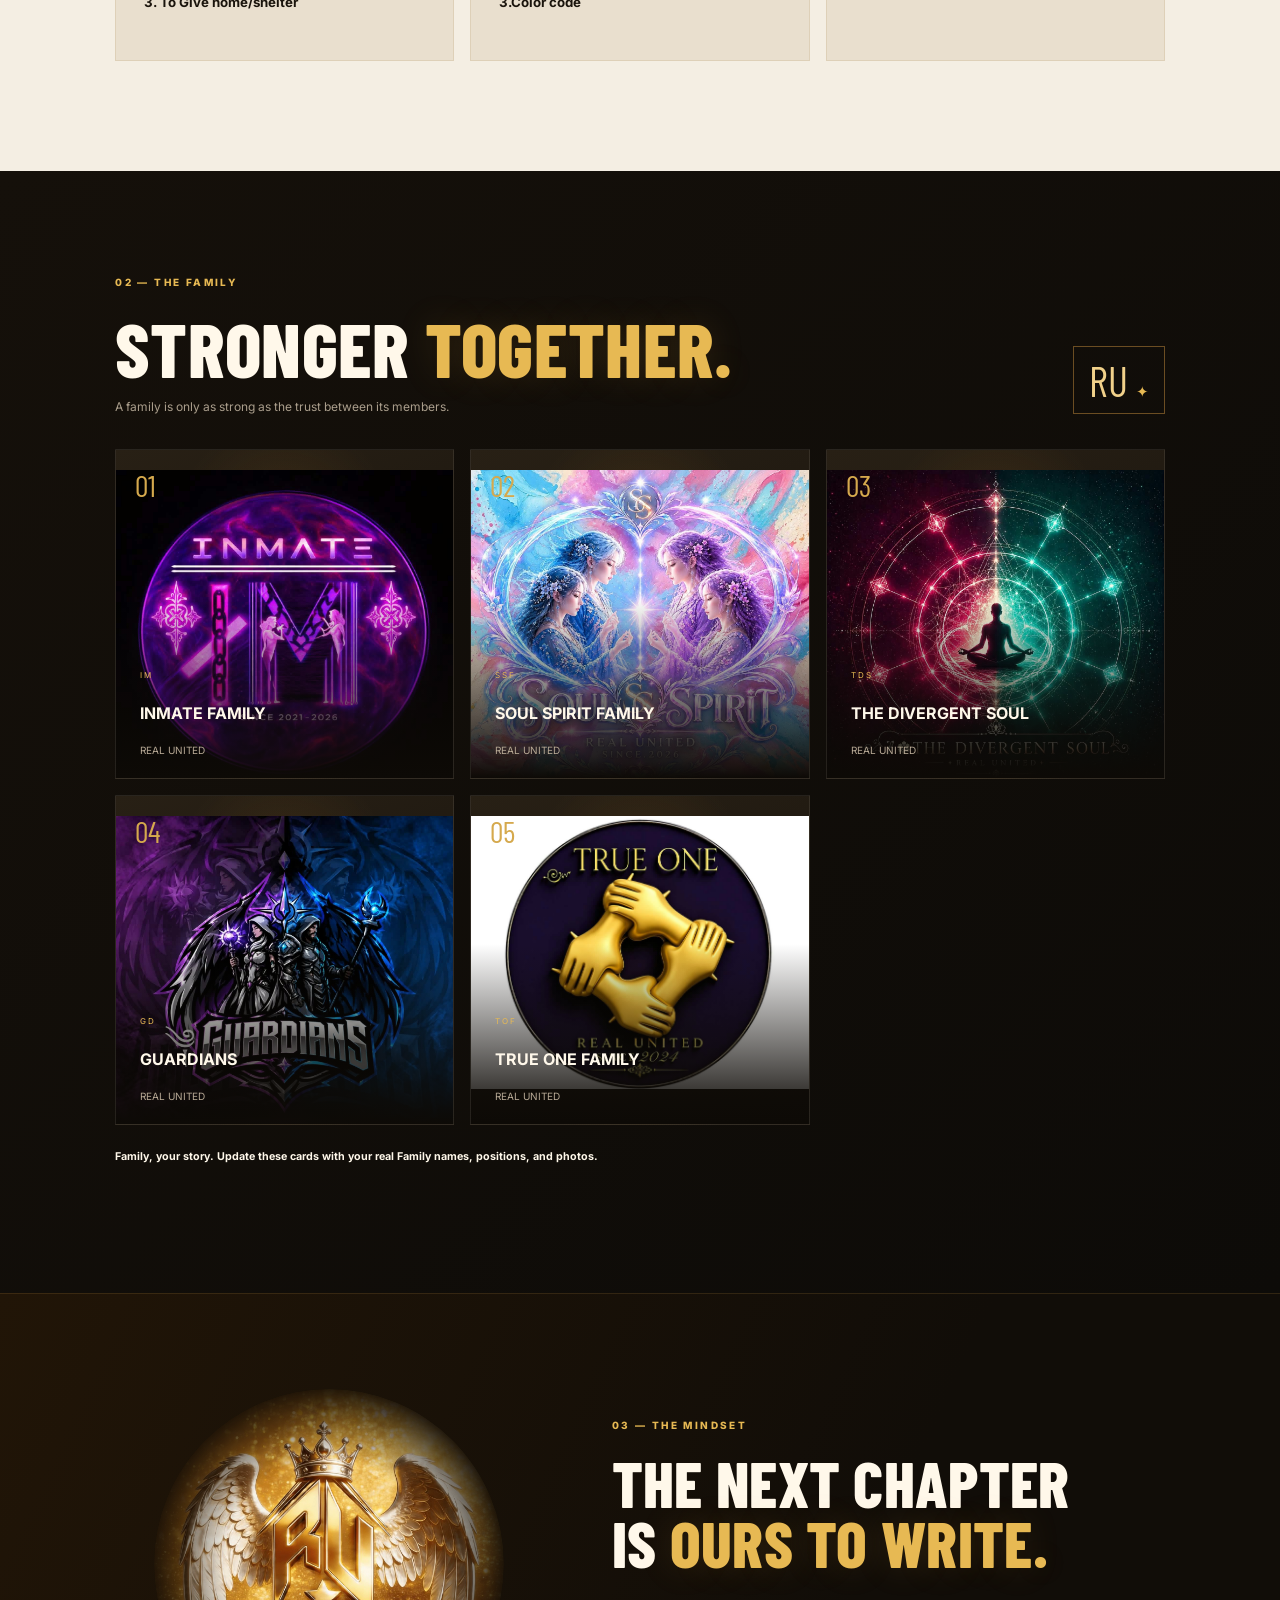
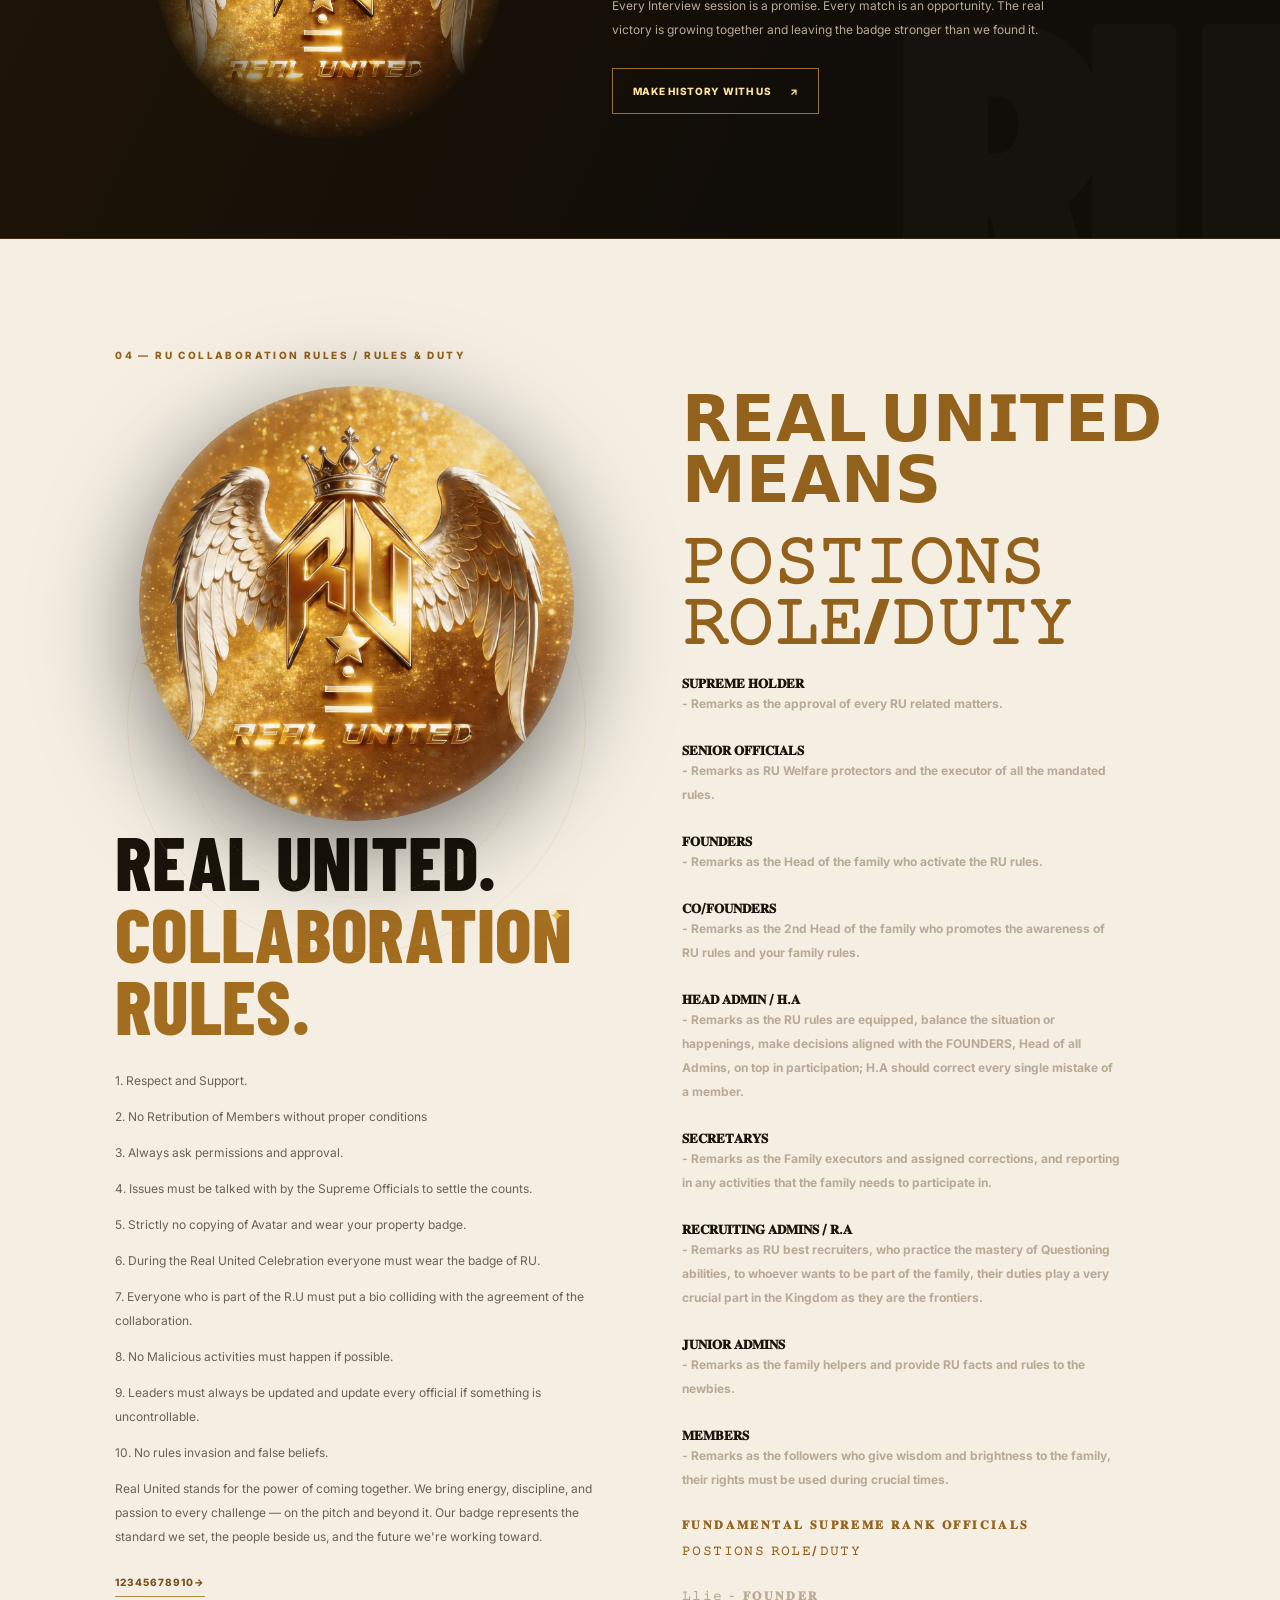
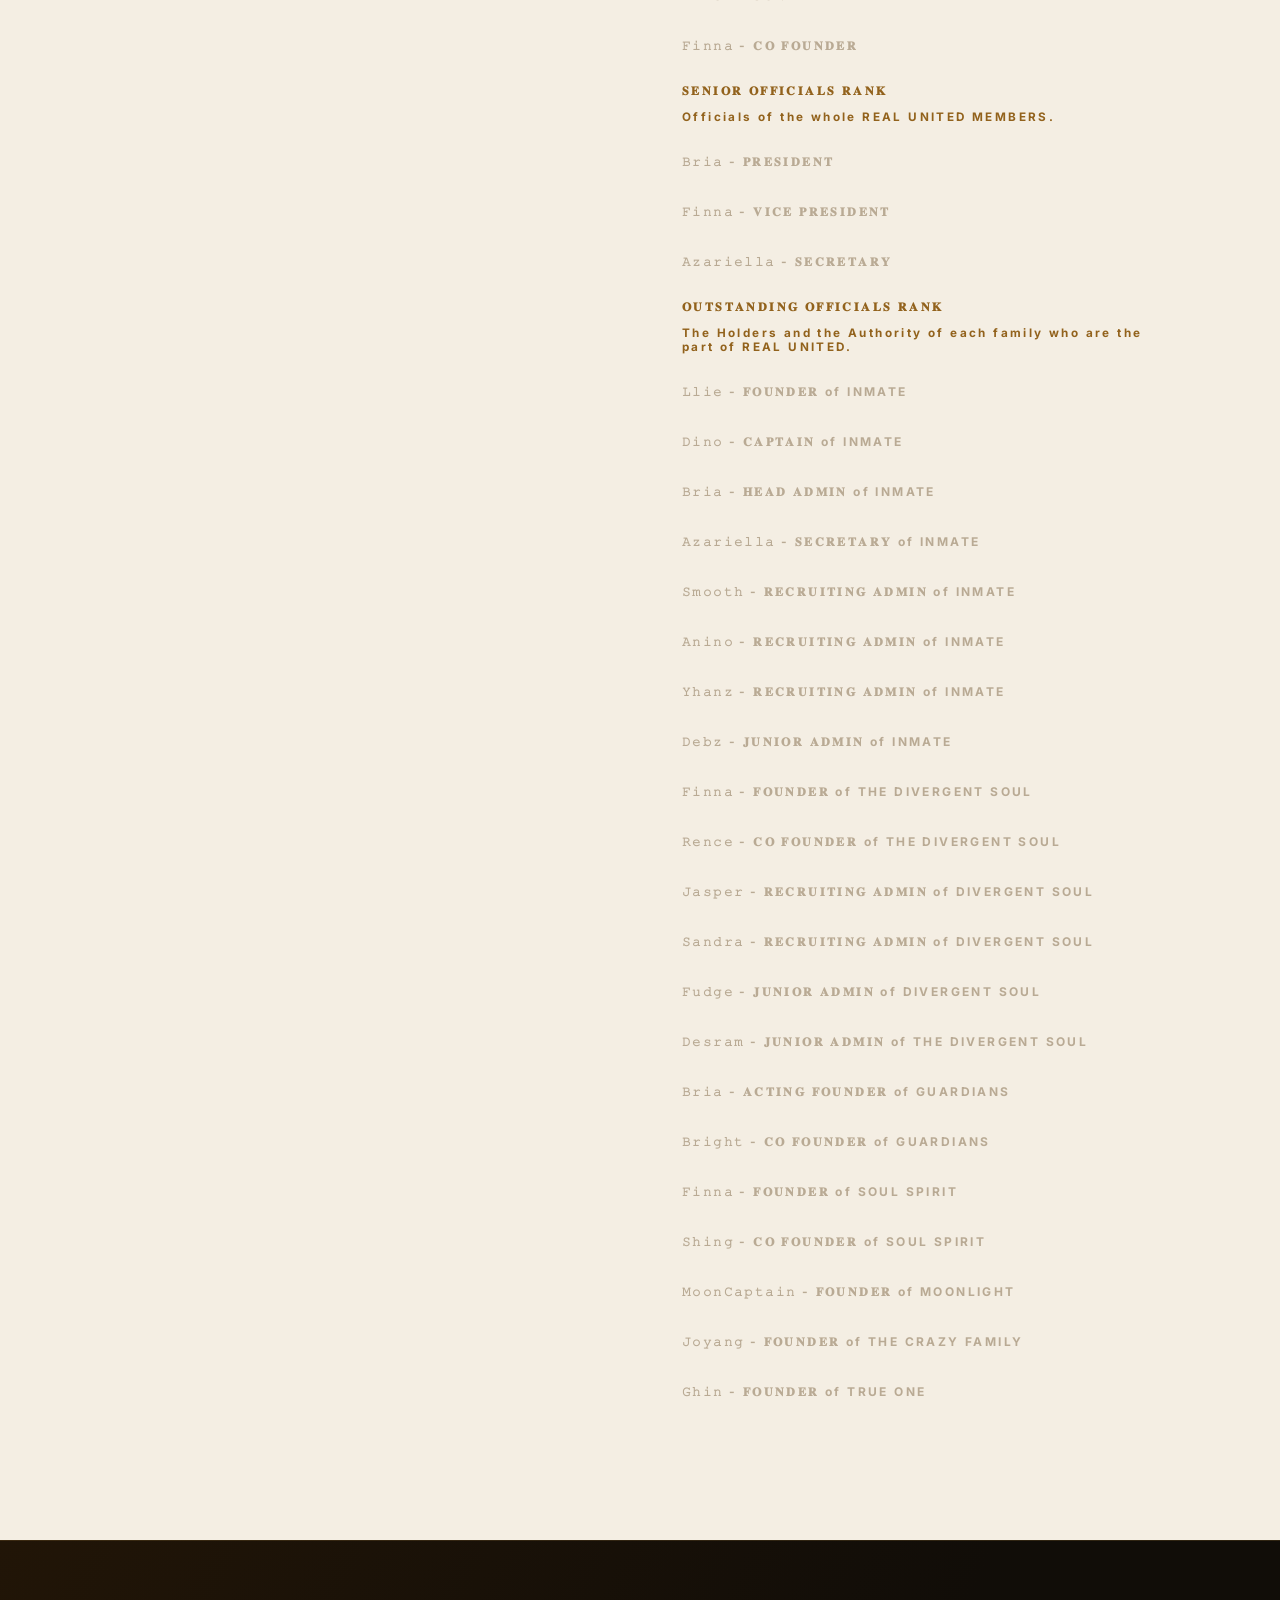
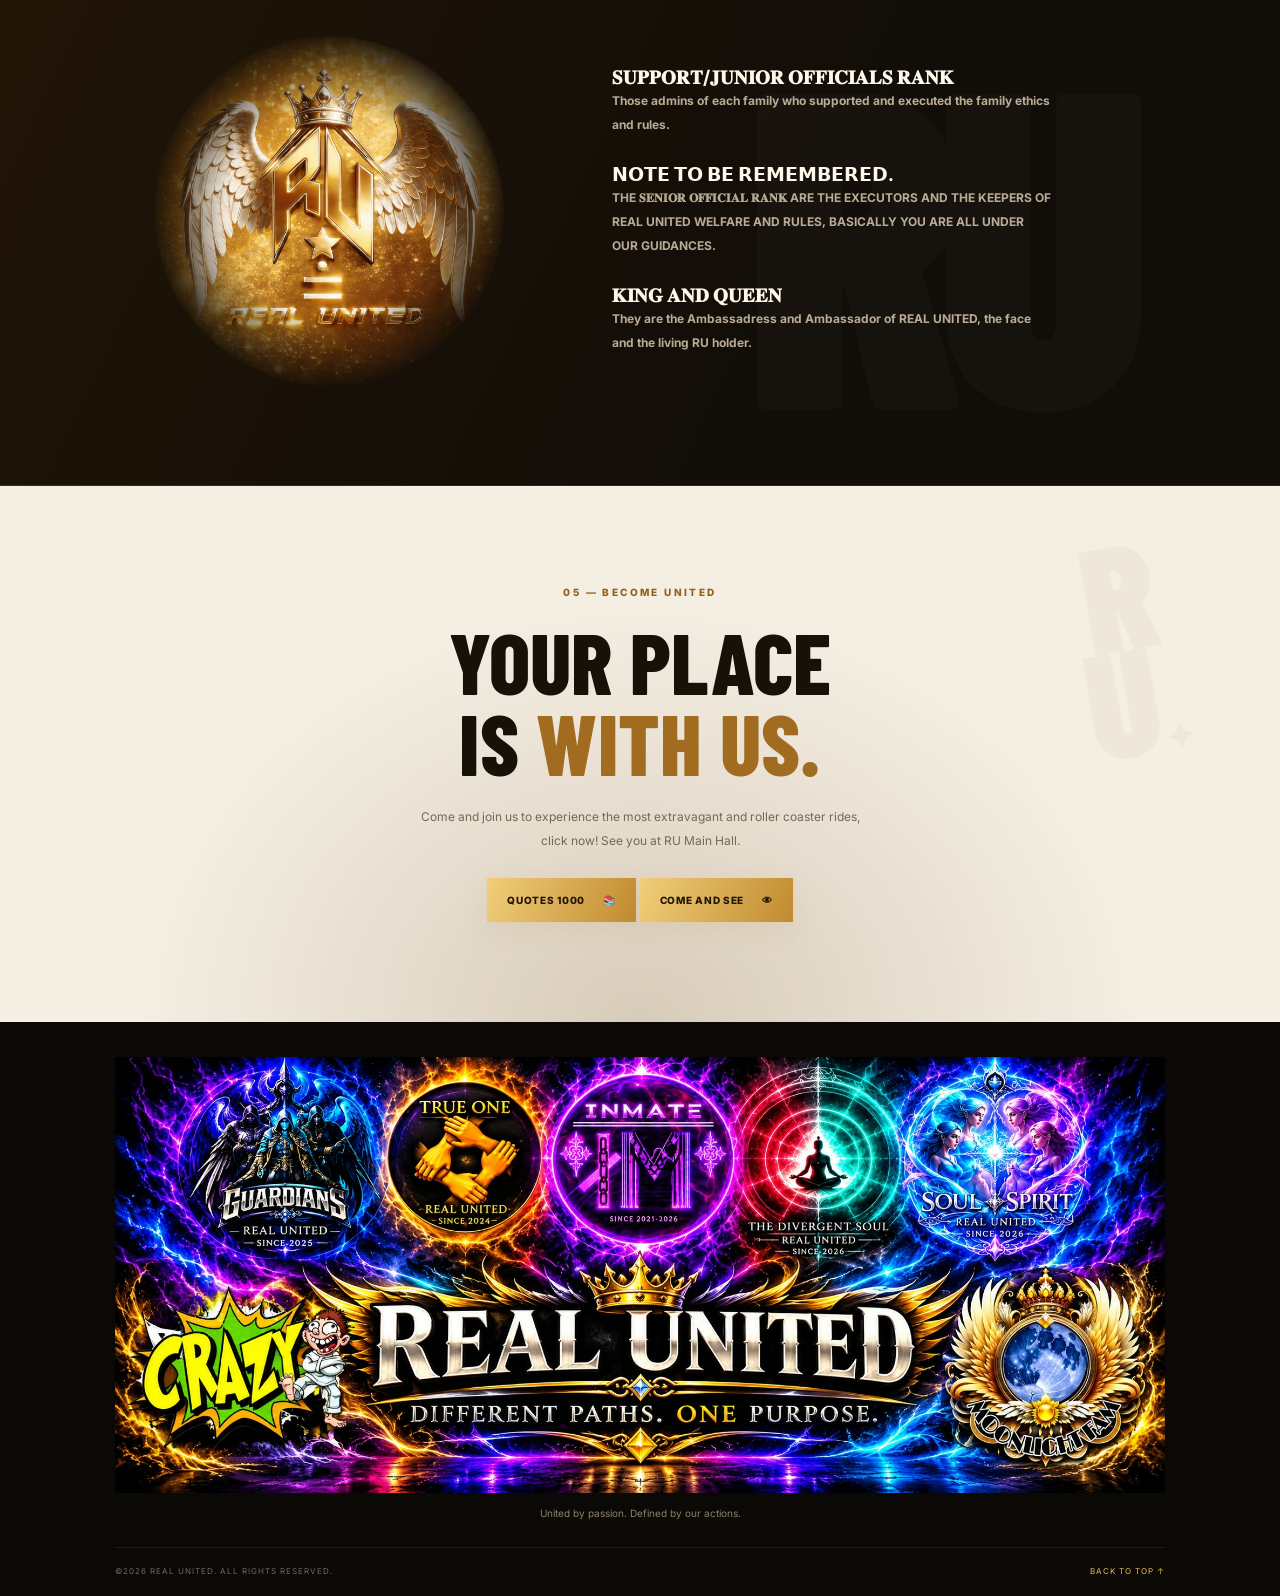
==== commit 56bb06ba: "updates" ====
--- a/index.html
+++ b/index.html
@@ -87,7 +87,7 @@
         <article class="player-card"><div class="player-number">01</div><div class="player-silhouette"><img src="PICTURES/INMATE logo.jpg"></div><div class="player-info"><span>IM</span><h4>INMATE FAMILY</h4><p>REAL UNITED</p></div></article>
         <article class="player-card"><div class="player-number">02</div><div class="player-silhouette"><img src="PICTURES/SSF logo.jpg"></div><div class="player-info"><span>SSF</span><h4>SOUL SPIRIT FAMILY</h4><p>REAL UNITED</p></div></article>
         <article class="player-card"><div class="player-number">03</div><div class="player-silhouette"><img src="PICTURES/TDS logo.jpg"></div><div class="player-info"><span>TDS</span><h4>THE DIVERGENT SOUL</h4><p>REAL UNITED</p></div></article>
-        <article class="player-card"><div class="player-number">03</div><div class="player-silhouette"><img src="PICTURES/GD logo.jpg"></div><div class="player-info"><span>GD</span><h4>GUARDIANS</h4><p>REAL UNITED</p></div></article>
+        <article class="player-card"><div class="player-number">04</div><div class="player-silhouette"><img src="PICTURES/GD logo.jpg"></div><div class="player-info"><span>GD</span><h4>GUARDIANS</h4><p>REAL UNITED</p></div></article>
         <article class="player-card"><div class="player-number">05</div><div class="player-silhouette"><img src="PICTURES/TO logo.jpg"></div><div class="player-info"><span>TOF</span><h4>TRUE ONE FAMILY</h4><p>REAL UNITED</p></div></article>
       </div>
       <p class="Family"><h6>Family, your story. Update these cards with your real Family names, positions, and photos.</h6></p>
@@ -148,10 +148,11 @@
 - Remarks as the followers who give wisdom and brightness to the family, their rights must be used during crucial times.
           
 <div class="honours-copy"><div class="section-kicker">
-    <h3 class="center-text"> 𝐅𝐔𝐍𝐃𝐀𝐌𝐄𝐍𝐓𝐀𝐋 𝐒𝐔𝐏𝐑𝐄𝐌𝐄 𝐑𝐀𝐍𝐊 𝐎𝐅𝐅𝐈𝐂𝐈𝐀𝐋𝐒</h3>
+    <h3 class="center-text">𝐅𝐔𝐍𝐃𝐀𝐌𝐄𝐍𝐓𝐀𝐋 𝐒𝐔𝐏𝐑𝐄𝐌𝐄 𝐑𝐀𝐍𝐊 𝐎𝐅𝐅𝐈𝐂𝐈𝐀𝐋𝐒</h3>
     <h3 class="center-text">𝙿𝙾𝚂𝚃𝙸𝙾𝙽𝚂 𝚁𝙾𝙻𝙴/𝙳𝚄𝚃𝚈</h3>
 
-<p><h5><p>𝙻𝚕𝚒𝚎 - 𝐅𝐎𝐔𝐍𝐃𝐄𝐑 <p><h5><p>𝙵𝚒𝚗𝚗𝚊 - 𝐂𝐎 𝐅𝐎𝐔𝐍𝐃𝐄𝐑 <p>
+<p><h5><p>𝙻𝚕𝚒𝚎 - 𝐅𝐎𝐔𝐍𝐃𝐄𝐑 <p><h5>
+  <p>𝙵𝚒𝚗𝚗𝚊 - 𝐂𝐎 𝐅𝐎𝐔𝐍𝐃𝐄𝐑 <p>
 
   <div class="honours-copy"><div class="section-kicker">
     <h3 class="center-text">𝐒𝐄𝐍𝐈𝐎𝐑 𝐎𝐅𝐅𝐈𝐂𝐈𝐀𝐋𝐒 𝐑𝐀𝐍𝐊</h3>
@@ -210,7 +211,6 @@
 
   </section>
   
-
     <section class="join-section" id="contact">
       <div class="join-inner"><div class="section-kicker">05 — BECOME UNITED</div><h2>YOUR PLACE<br>IS <em>WITH US.</em></h2><p>Come and join us to experience the most extravagant and roller coaster rides, click now! See you at RU Main Hall.</p>
         <a class="button button-gold" href="https://realunited110121.github.io/Real-United-1000-QUOTES/"> Quotes 1000 <span>📚</span></a>
@@ -221,7 +221,7 @@
   </main>
 
   <footer class="footer">
-    <a class="footer-brand" href="#top">REAL<b>UNITED</b></a>
+    <a class="footer-top" href="#top"></a><img src="PICTURES\RU LOGO's.jpg">
     <p>United by passion. Defined by our actions.</p>
     <div class="footer-bottom"><span>©<span id="year"></span> REAL UNITED. ALL RIGHTS RESERVED.</span><a href="#top">BACK TO TOP ↑</a></div>
   </footer>
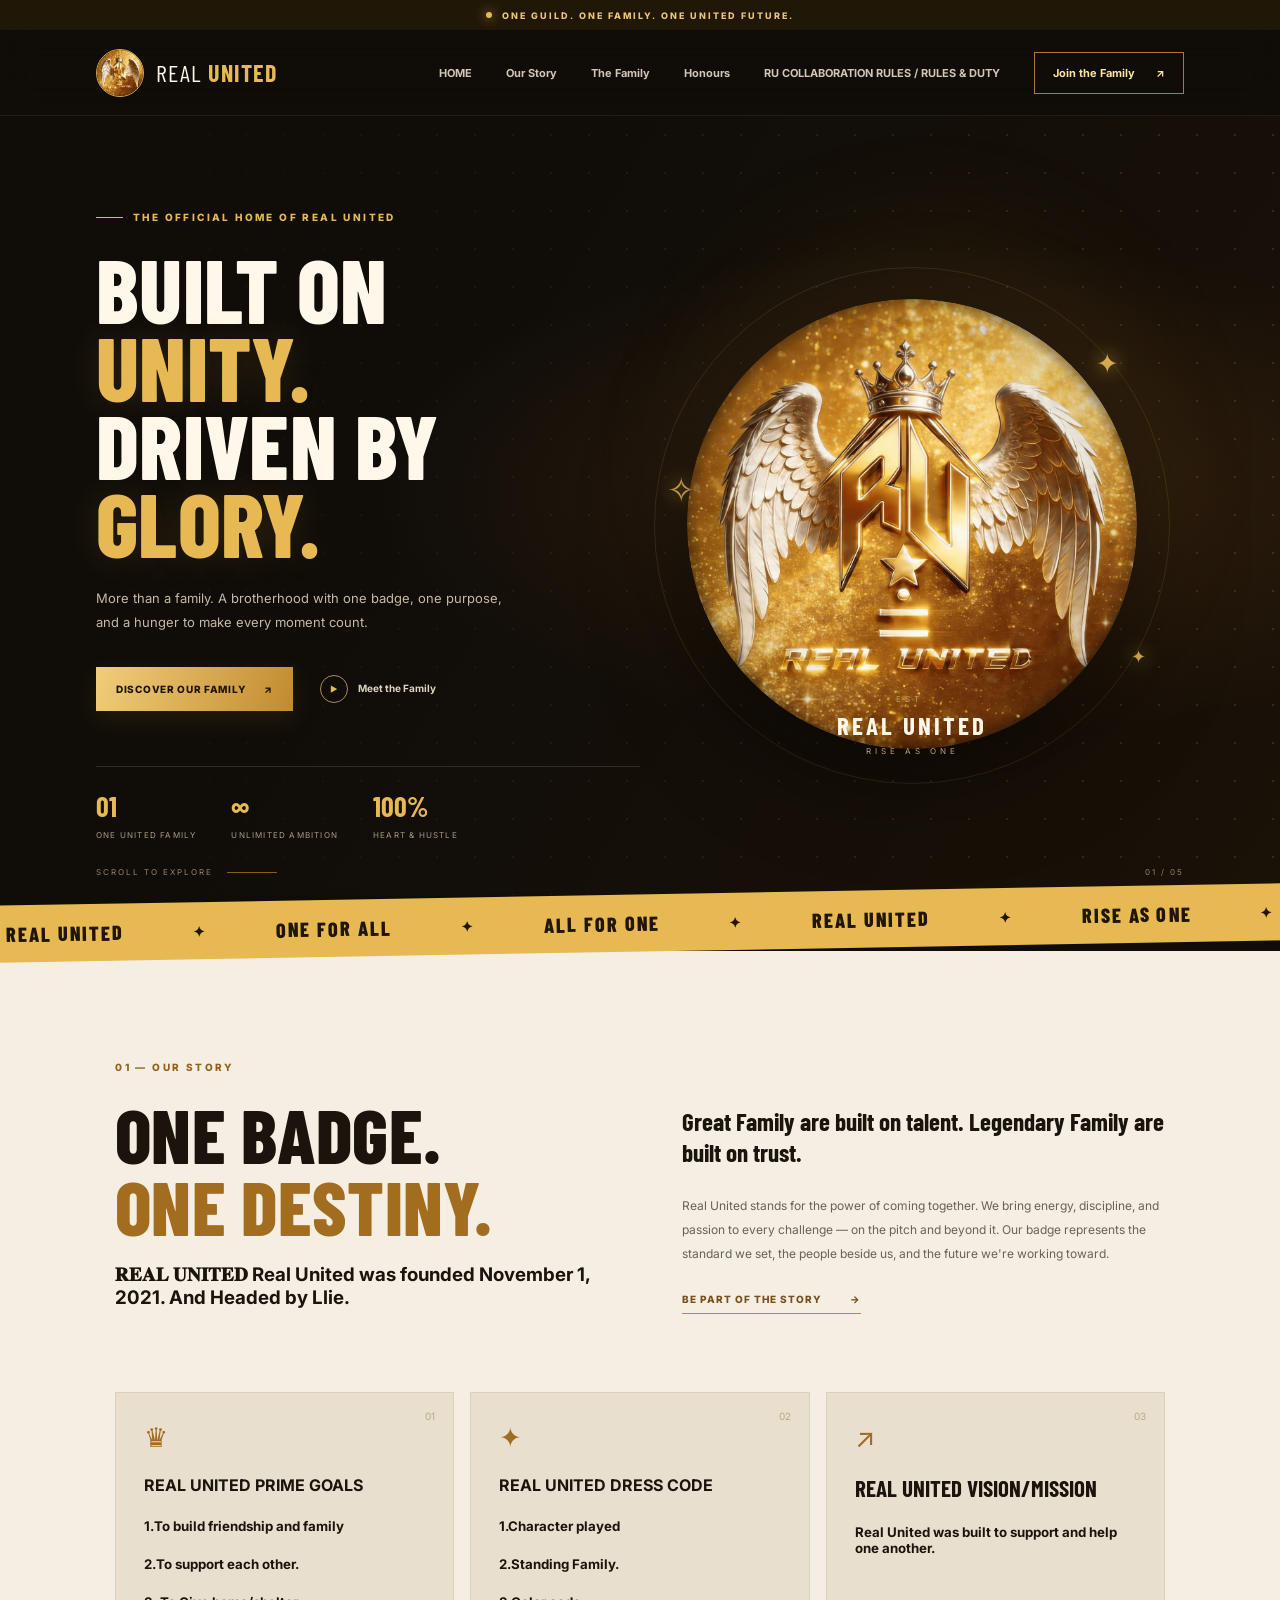
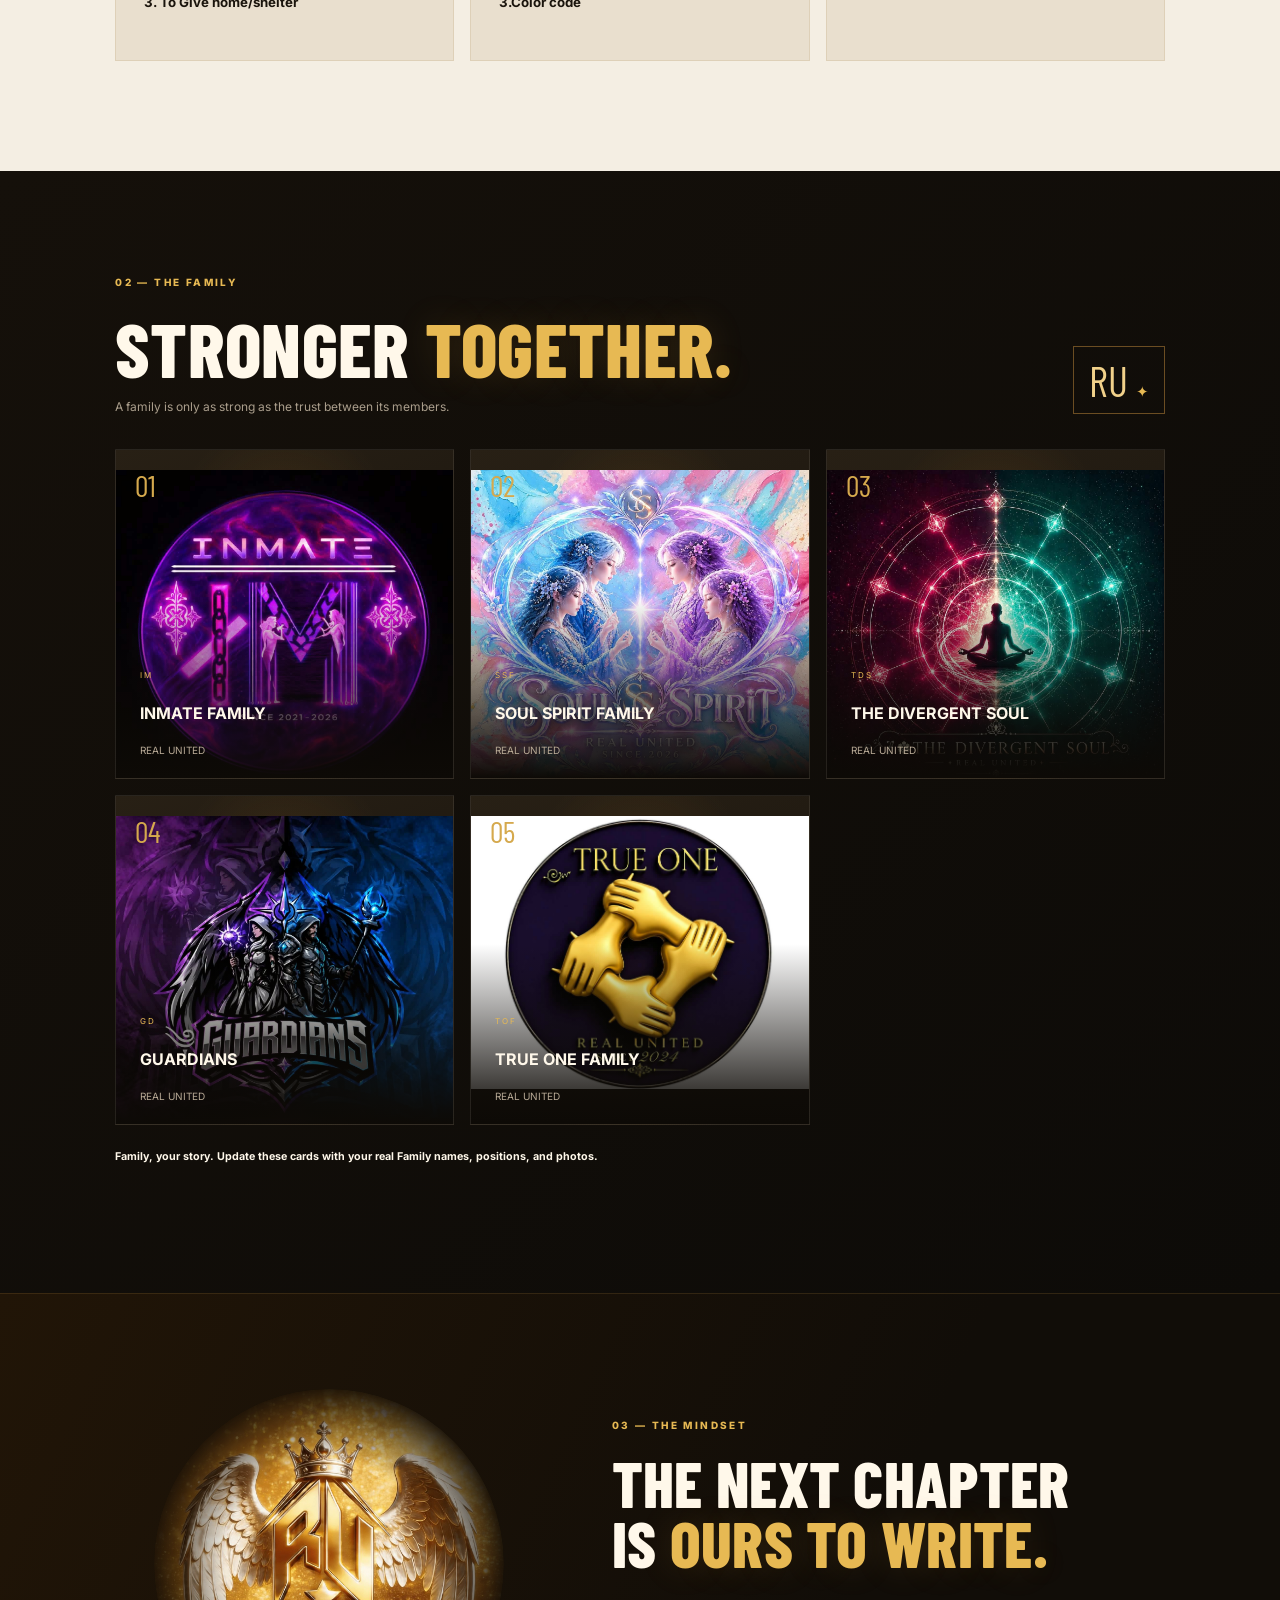
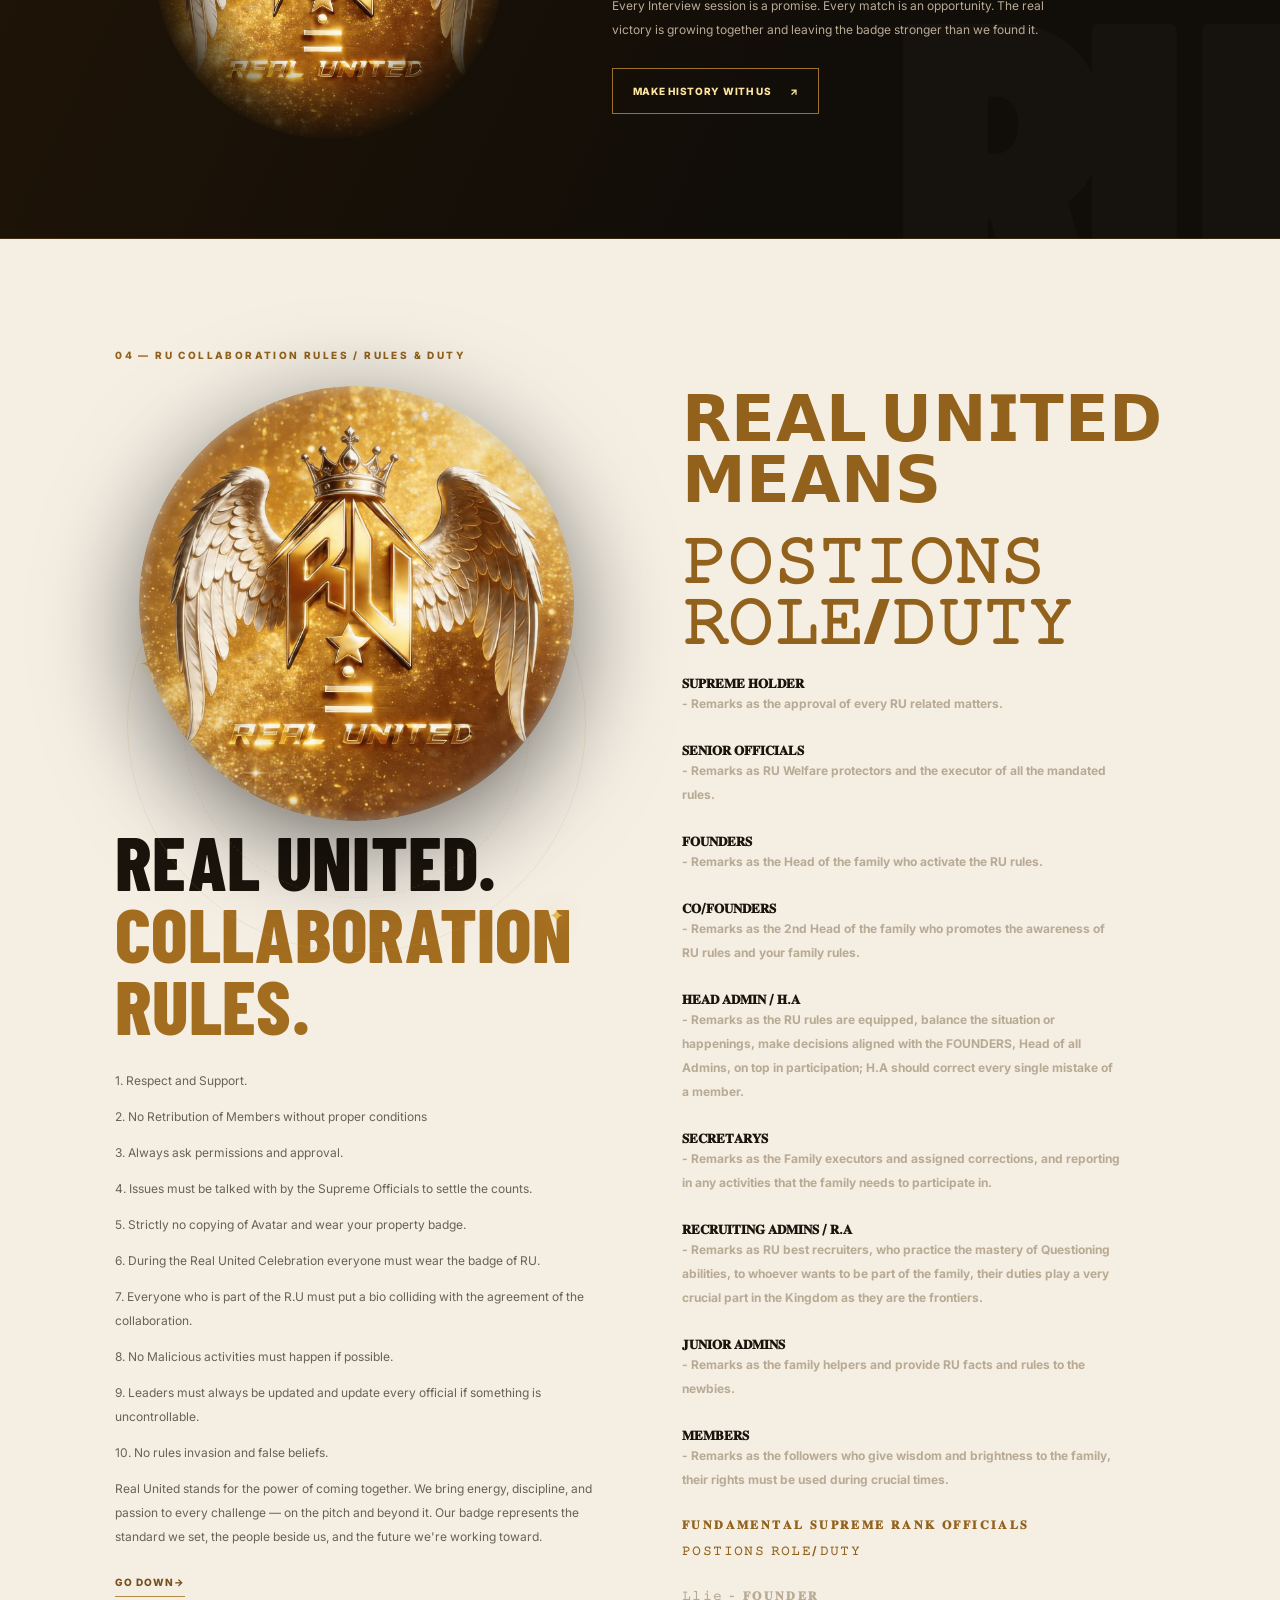
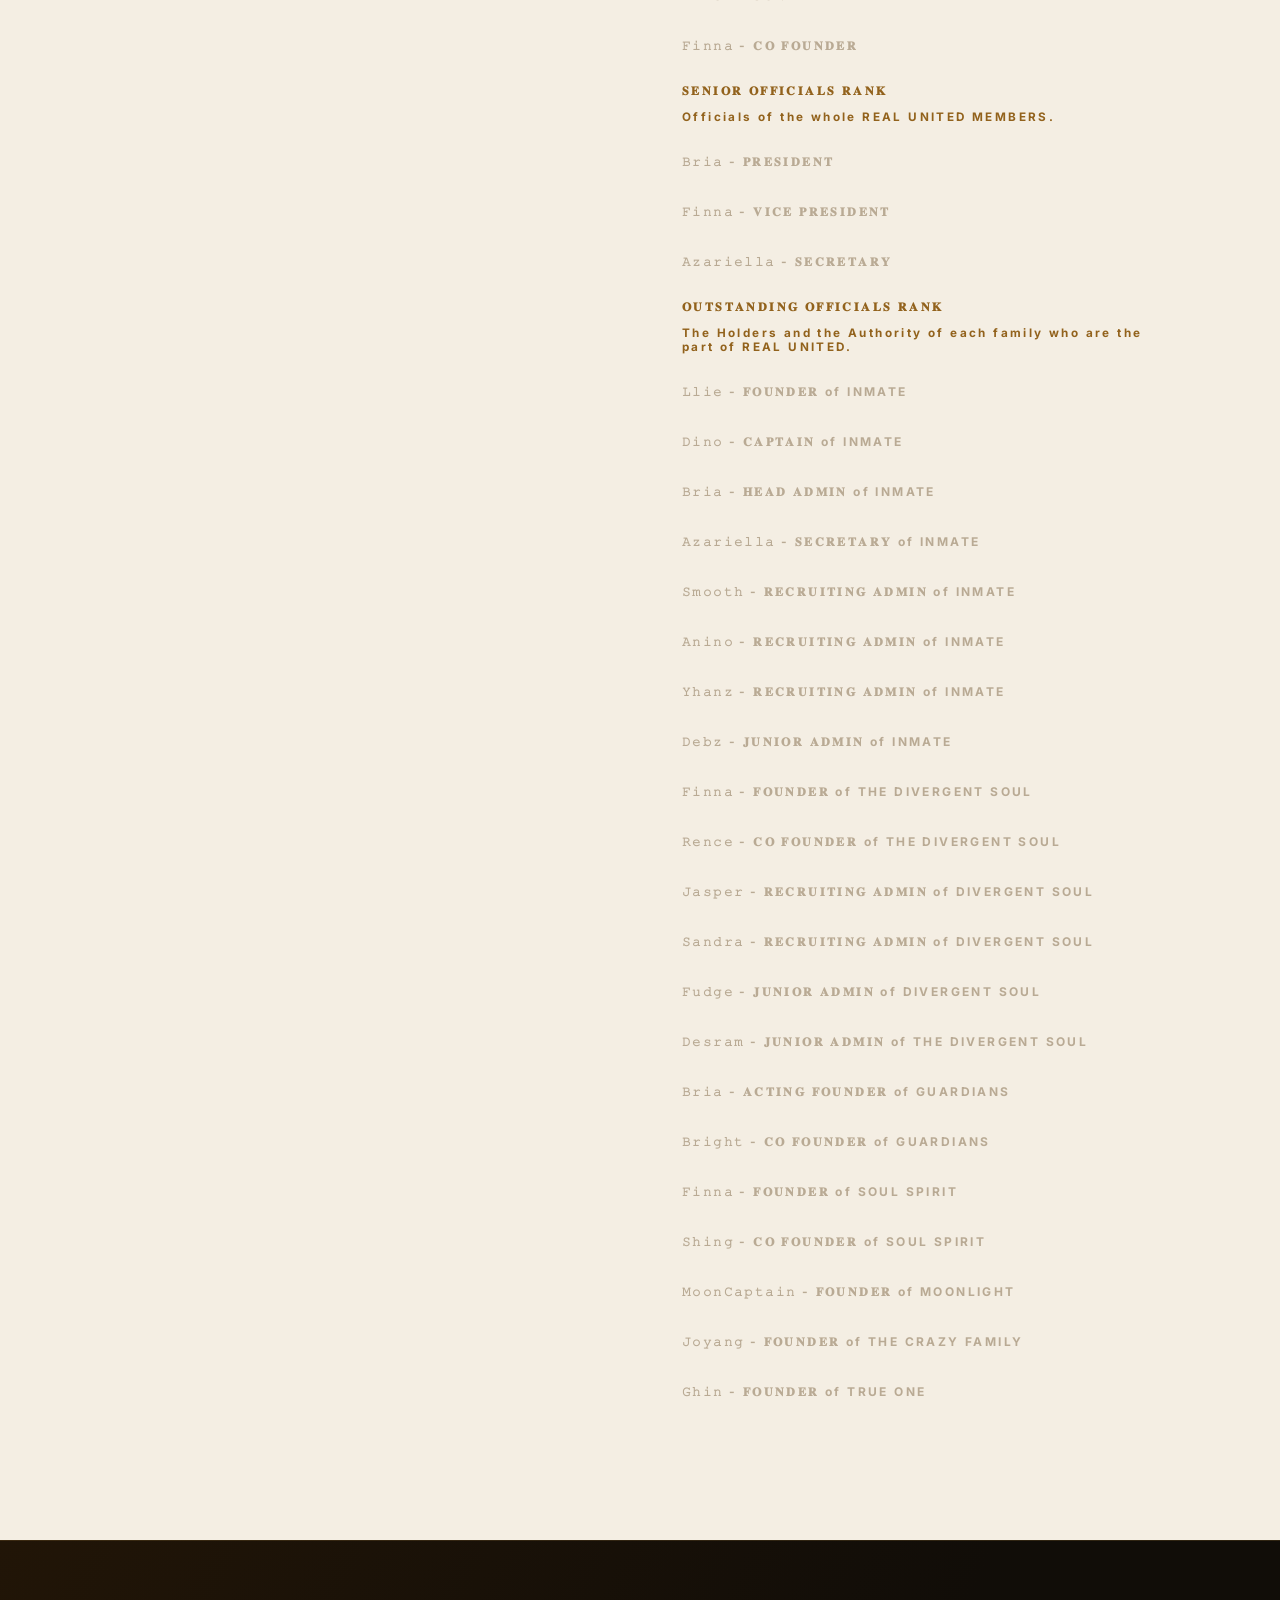
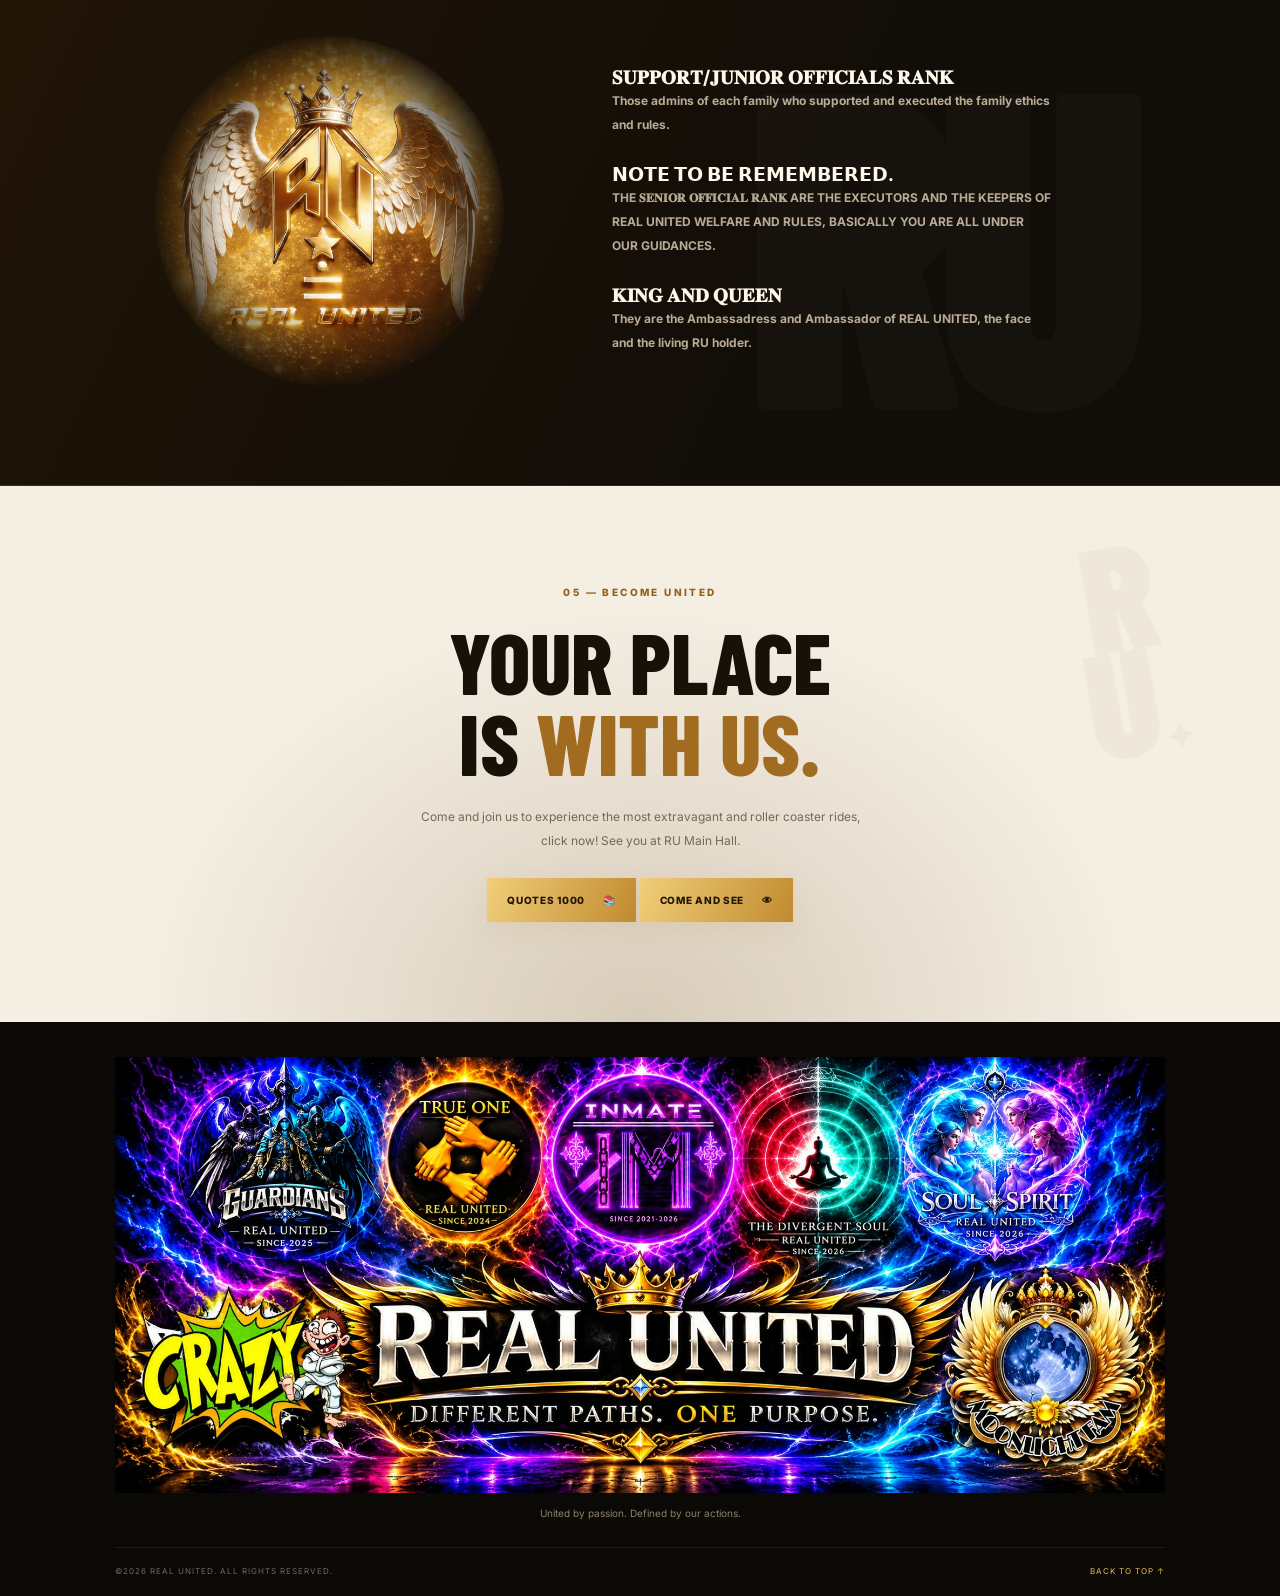
==== commit aed4de7a: "updates" ====
--- a/index.html
+++ b/index.html
@@ -113,7 +113,7 @@
         <div class="about-copy">
           <p>1. Respect and Support.<P>2. No Retribution of Members without proper conditions<P>3. Always ask permissions and approval.<P>4. Issues must be talked with by the Supreme Officials to settle the counts.<p>5. Strictly no copying of Avatar and wear your property badge.<p>6. During the Real United Celebration everyone must wear the badge of RU.<p>7. Everyone who is part of the R.U must put a bio colliding with the agreement of the collaboration.<p>8. No Malicious activities must happen if possible.<p>9. Leaders must always be updated and update every official if something is uncontrollable.<p>10. No rules invasion and false beliefs. </p>
           <p>Real United stands for the power of coming together. We bring energy, discipline, and passion to every challenge — on the pitch and beyond it. Our badge represents the standard we set, the people beside us, and the future we're working toward.</p>
-          <a href="#contact" class="underlined-link">12345678910→</span></a>
+          <a href="#contact" class="underlined-link">GO DOWN→</span></a>
           </div>
         </div>       
             <div class="honours-copy"><div class="section-kicker">
